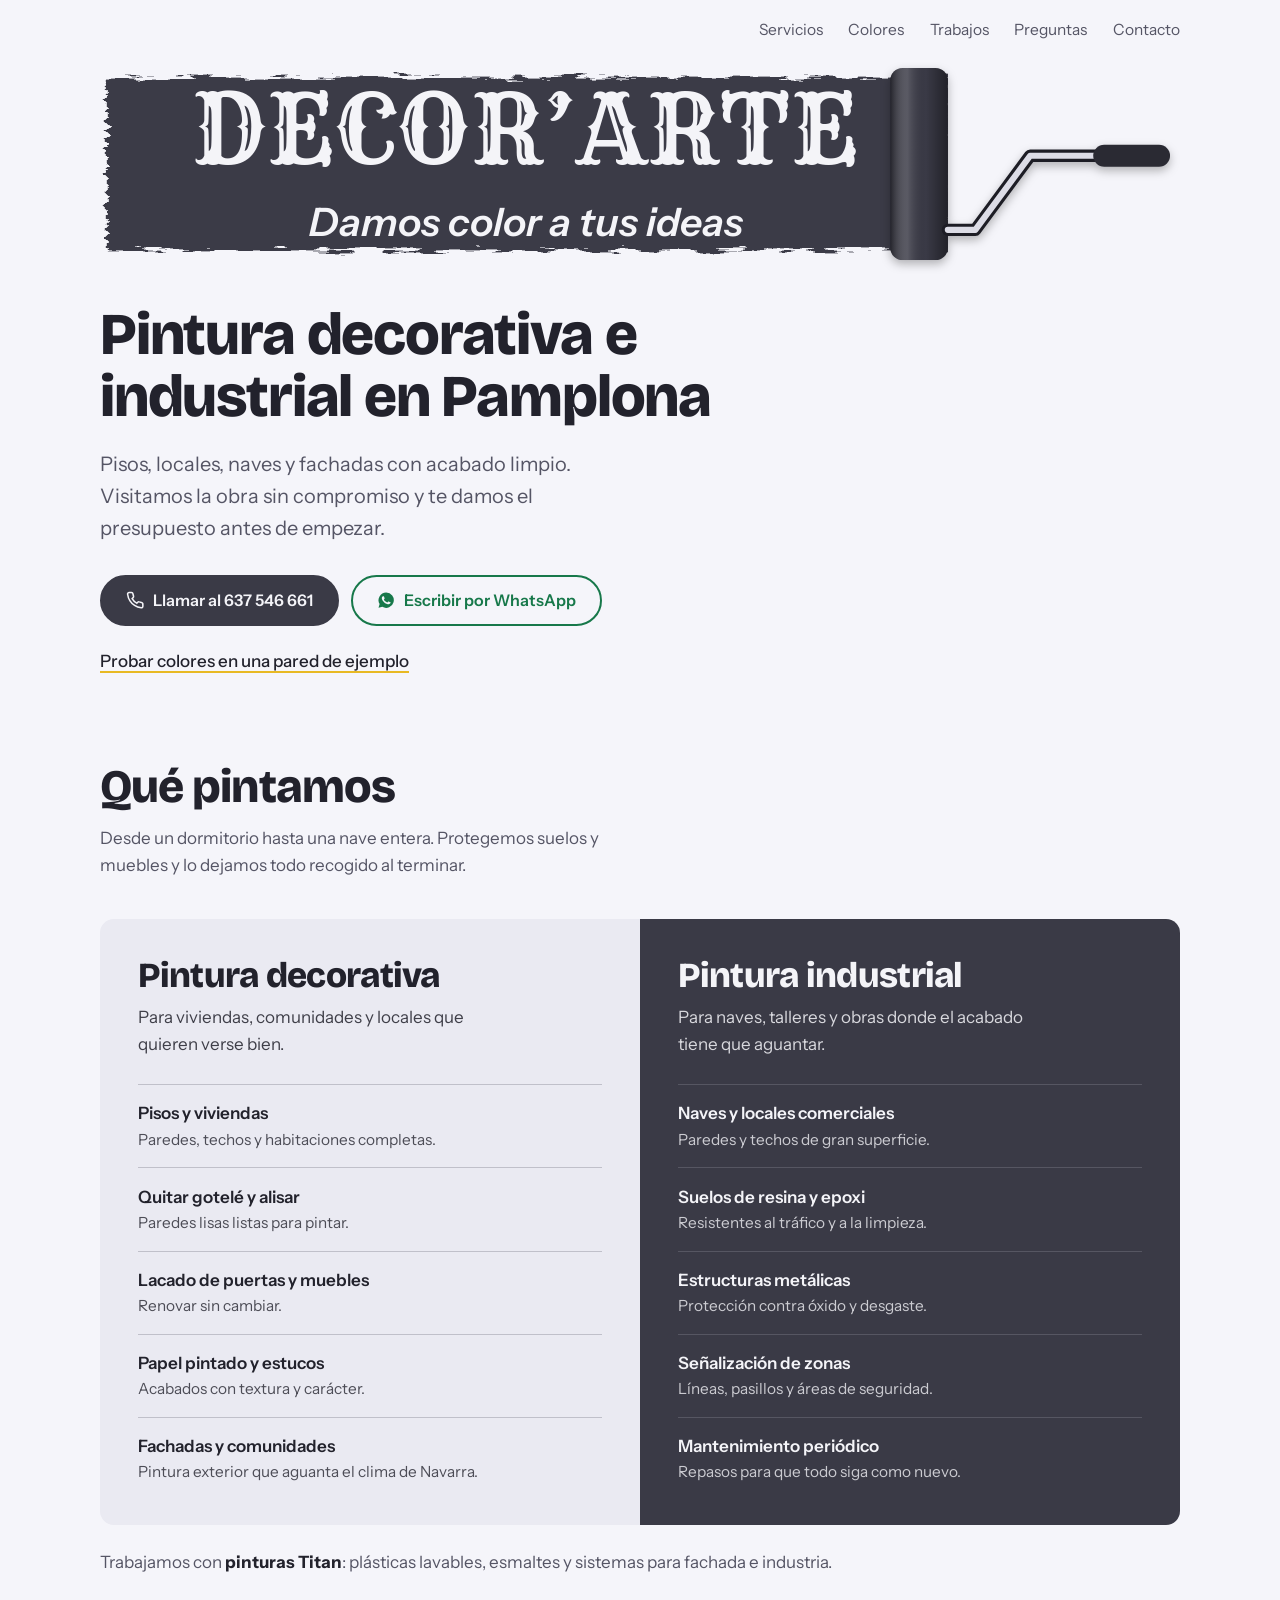
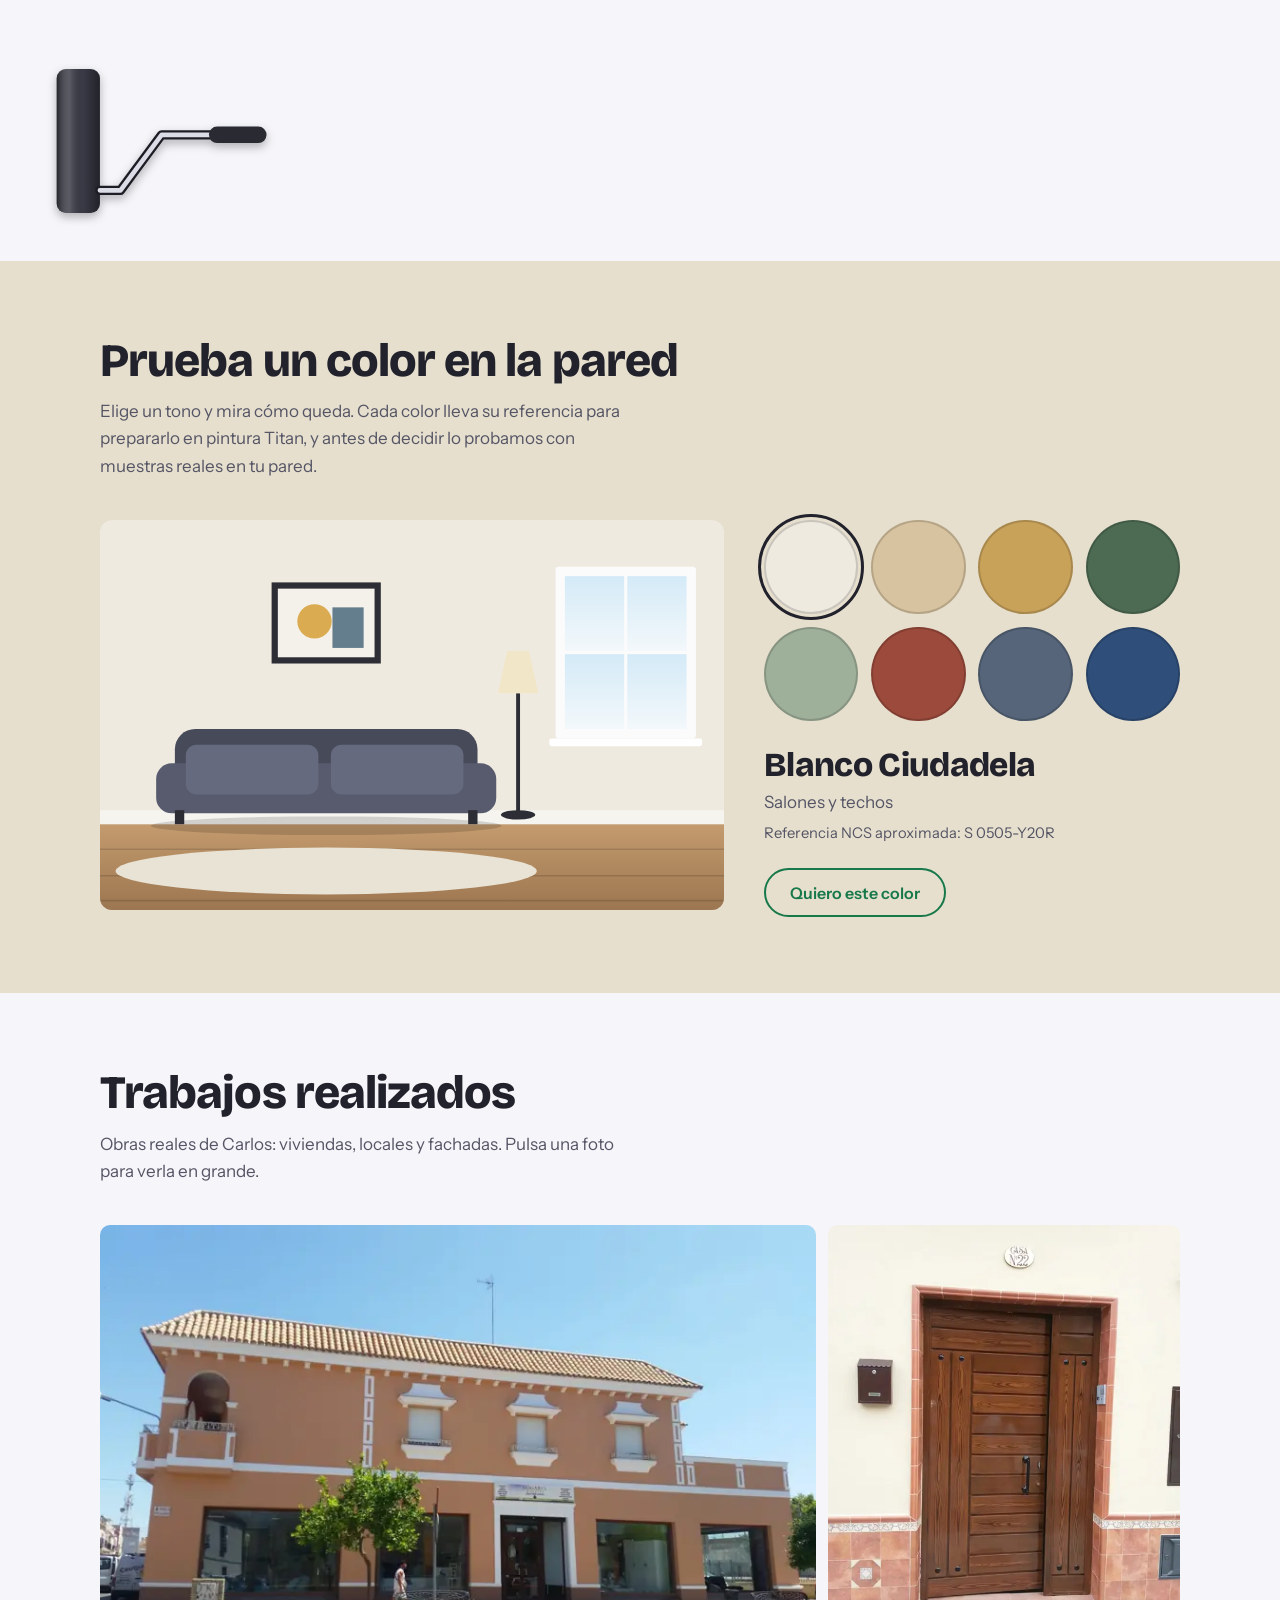
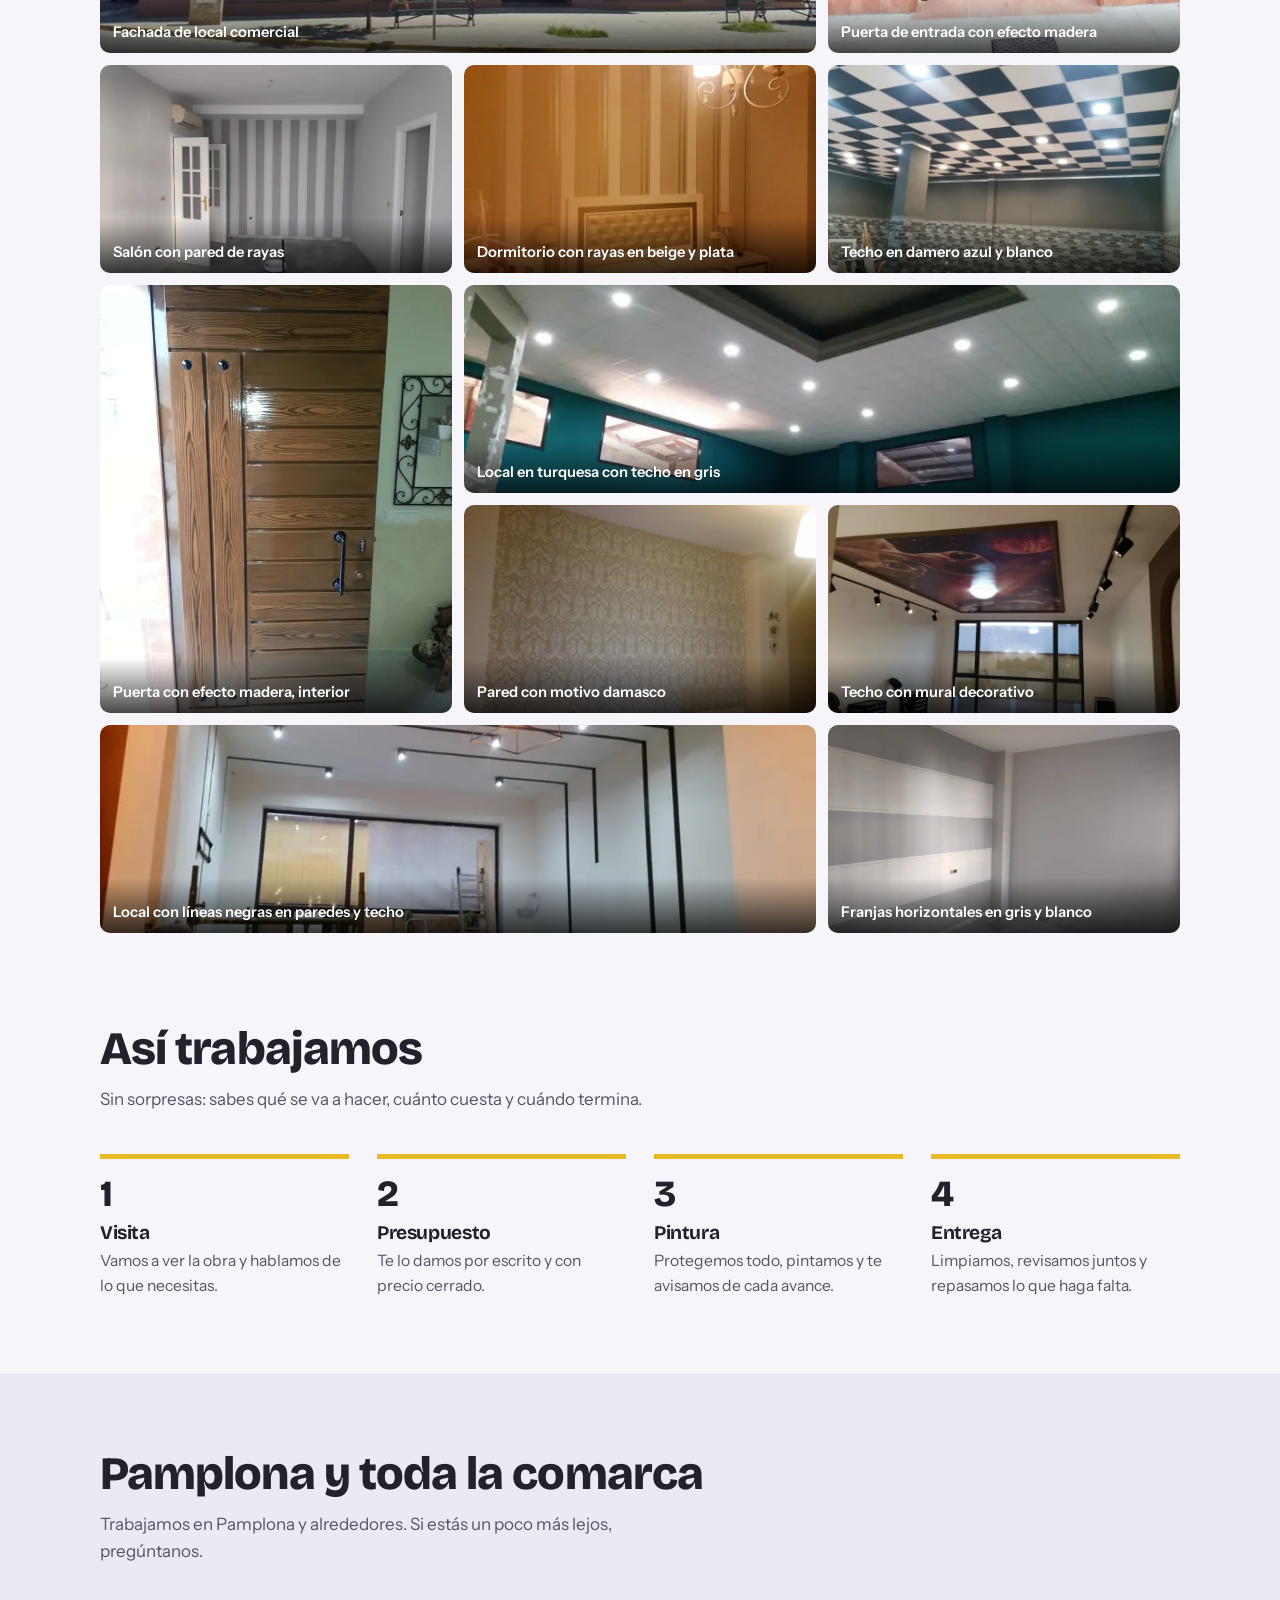
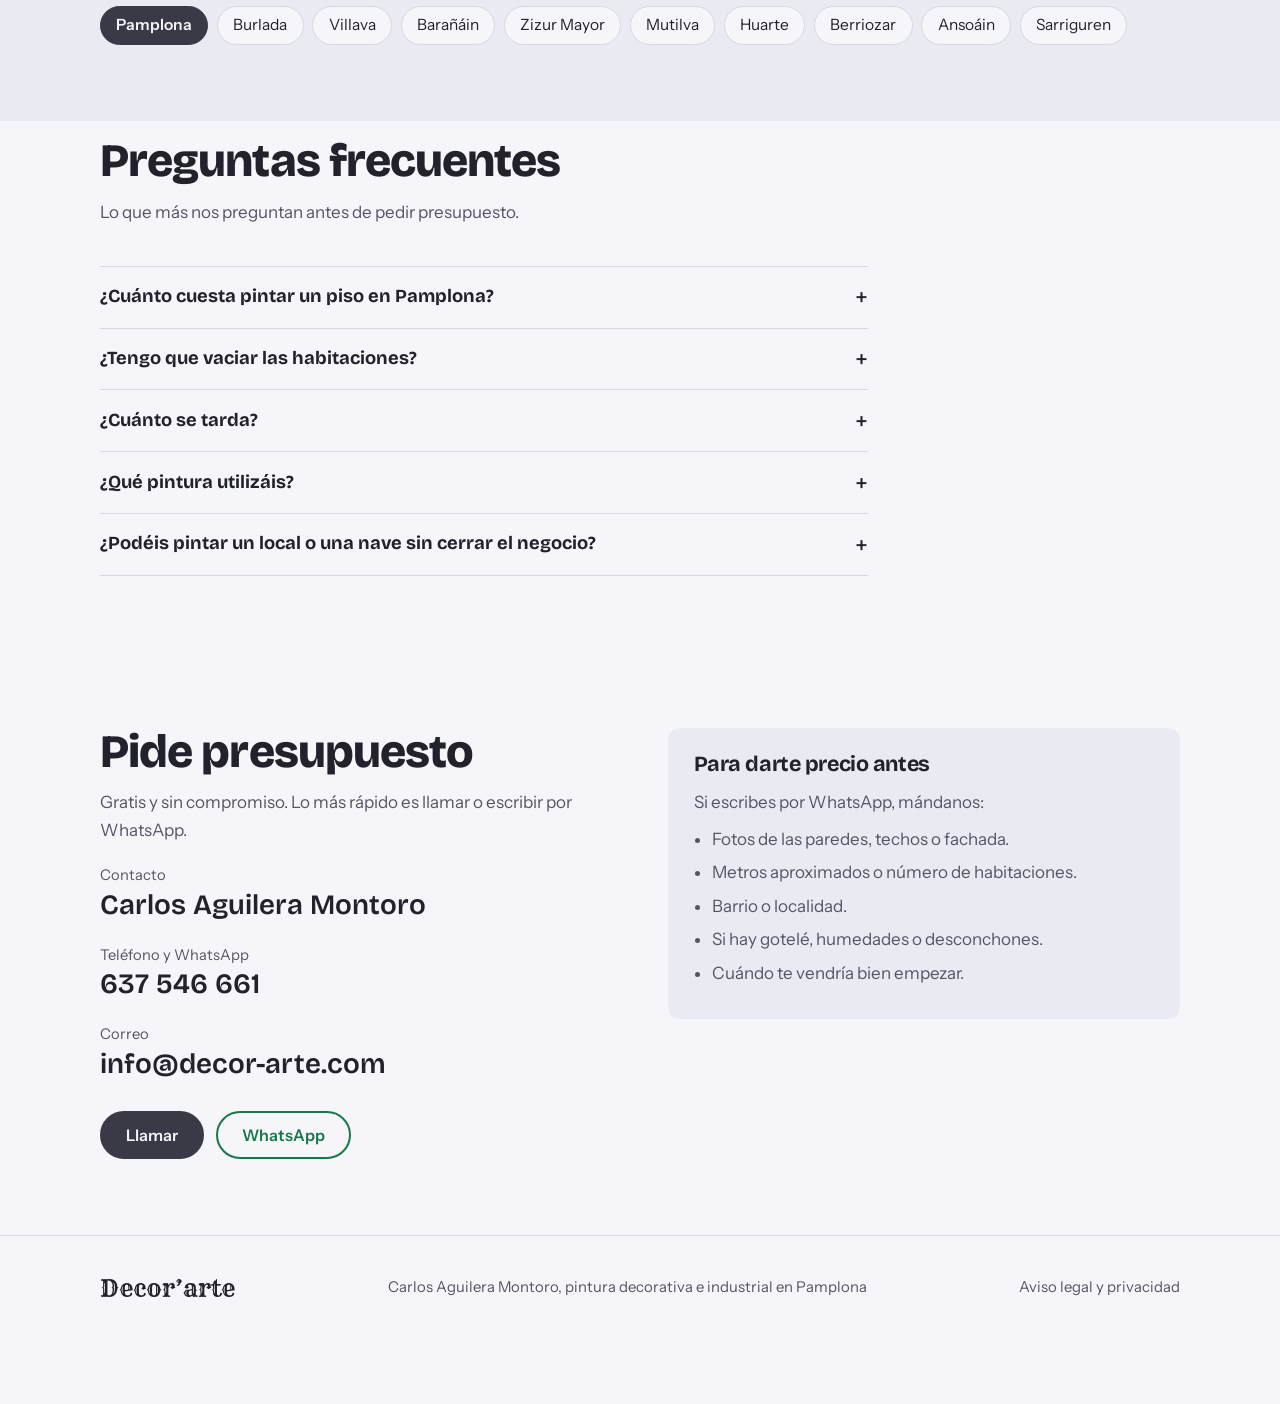
==== index.html @ 83775491 "Nuevo icono: D construida con rodillo y franja de pintura Co-Authored-By: Claude Sonnet 5.5 <noreply" ====
<!DOCTYPE html>
<html lang="es">
<head>
<meta charset="utf-8">
<meta name="viewport" content="width=device-width, initial-scale=1, viewport-fit=cover">
<title>Decor’arte · Pintores en Pamplona · Pintura decorativa e industrial</title>
<meta name="description" content="Pintura decorativa e industrial en Pamplona y comarca. Pisos, locales, naves y fachadas. Llama al 637 546 661 y pide presupuesto sin compromiso.">
<link rel="canonical" href="https://decor-arte.com/">
<meta property="og:url" content="https://decor-arte.com/">
<meta property="og:type" content="website">
<meta property="og:title" content="Decor’arte · Pintura decorativa e industrial en Pamplona">
<meta property="og:description" content="Damos color a tus ideas. Pisos, locales, naves y fachadas en Pamplona y comarca. Presupuesto sin compromiso: 637 546 661.">
<meta property="og:locale" content="es_ES">
<meta property="og:site_name" content="Decor’arte">
<meta property="og:image" content="https://decor-arte.com/og-image.png">
<meta property="og:image:width" content="1200">
<meta property="og:image:height" content="630">
<meta property="og:image:alt" content="Decor’arte, pintura decorativa e industrial en Pamplona. Damos color a tus ideas.">
<meta name="twitter:card" content="summary_large_image">
<link rel="icon" type="image/svg+xml" href="/favicon.svg">
<link rel="icon" href="/favicon.ico" sizes="48x48">
<link rel="icon" type="image/png" sizes="32x32" href="/favicon-32.png">
<link rel="icon" type="image/png" sizes="192x192" href="/icon-192.png">
<link rel="apple-touch-icon" href="/apple-touch-icon.png">
<meta name="theme-color" content="#3a3a46">
<script>document.documentElement.classList.add('js')</script>
<link rel="preconnect" href="https://fonts.googleapis.com">
<link rel="preconnect" href="https://fonts.gstatic.com" crossorigin>
<link href="https://fonts.googleapis.com/css2?family=Bricolage+Grotesque:opsz,wght@12..96,400..800&family=Instrument+Sans:ital,wght@0,400;0,500;0,600;1,600&family=Rye&display=swap" rel="stylesheet">
<script type="application/ld+json">
{
  "@context": "https://schema.org",
  "@type": "HousePainter",
  "name": "Decor’arte",
  "url": "https://decor-arte.com/",
  "image": "https://decor-arte.com/og-image.png",
  "logo": "https://decor-arte.com/icon-512.png",
  "slogan": "Damos color a tus ideas",
  "description": "Trabajos de pintura decorativa e industrial en Pamplona y comarca.",
  "founder": { "@type": "Person", "name": "Carlos Aguilera Montoro" },
  "telephone": "+34637546661",
  "email": "info@decor-arte.com",
  "address": { "@type": "PostalAddress", "addressLocality": "Pamplona", "addressRegion": "Navarra", "addressCountry": "ES" },
  "areaServed": ["Pamplona","Burlada","Villava","Barañáin","Zizur Mayor","Mutilva","Huarte","Berriozar","Ansoáin","Sarriguren"]
}
</script>
<style>
:root{
  --paper:#f5f5fa; --paper-2:#eaeaf2; --sand:#e6dfce;
  --ink:#22222c; --ink-soft:#555565; --line:#d8d8e3;
  --band:#3a3a46; --band-ink:#f4f4f8;
  --green:#17784a; --focus:#2f5fe0; --accent:#e8b923;
  box-sizing:border-box;
  padding-top:env(safe-area-inset-top,0px);
  padding-bottom:env(safe-area-inset-bottom,0px);
  color-scheme:light;
}
@media (prefers-color-scheme: dark){
  :root:not([data-theme="light"]){
    --paper:#16161c; --paper-2:#1f1f27; --sand:#23222a;
    --ink:#ececf2; --ink-soft:#a8a8b8; --line:#33333f;
    --band:#4c4c5e; --band-ink:#f6f6fa;
    --green:#3cc88a; --focus:#ffd24a;
    color-scheme:dark;
  }
}
:root[data-theme="dark"]{
  --paper:#16161c; --paper-2:#1f1f27; --sand:#23222a;
  --ink:#ececf2; --ink-soft:#a8a8b8; --line:#33333f;
  --band:#4c4c5e; --band-ink:#f6f6fa;
  --green:#3cc88a; --focus:#ffd24a;
  color-scheme:dark;
}
html{scroll-padding-top:env(safe-area-inset-top,0px);scroll-behavior:smooth}
*,*::before,*::after{box-sizing:border-box}
body{margin:0;background:var(--paper);color:var(--ink);font:400 1.0625rem/1.6 "Instrument Sans",system-ui,-apple-system,"Segoe UI",sans-serif;-webkit-font-smoothing:antialiased}
h1,h2,h3{font-family:"Bricolage Grotesque","Instrument Sans",system-ui,sans-serif;margin:0;line-height:1.05;letter-spacing:-.02em}
p{margin:0}
a{color:inherit}
:focus-visible{outline:3px solid var(--focus);outline-offset:3px;border-radius:4px}
.wrap{max-width:70rem;margin:0 auto;padding-inline:1.25rem}
.vh{position:absolute;width:1px;height:1px;overflow:hidden;clip:rect(0 0 0 0);white-space:nowrap}

/* Cabecera */
.top{display:flex;align-items:center;justify-content:space-between;gap:1.5rem;padding-block:1.1rem}
.who{font-weight:600}
.top nav{display:flex;gap:1.6rem;font-size:.97rem;margin-left:auto}
.top nav a{text-decoration:none;color:var(--ink-soft)}
.top nav a:hover{color:var(--ink)}
.tel{font-weight:600;text-decoration:none;border-bottom:2px solid var(--accent)}
@media (max-width:760px){header{display:none}.hero{padding-top:1.5rem}}
.minibar{position:fixed;top:0;left:0;right:0;z-index:30;padding-top:env(safe-area-inset-top,0px);background:var(--paper);border-bottom:1px solid var(--line);transform:translateY(-105%);transition:transform .3s ease}
.minibar.on{transform:none}
.minibar .wrap{display:flex;align-items:center;justify-content:space-between;gap:1rem;padding-block:.55rem}
.mini-mark{font:400 1.35rem/1 "Rye","Rockwell",Georgia,serif;text-decoration:none}
.btn.sm{padding:.55rem 1.1rem;font-size:.95rem}
@media (min-width:761px){html{scroll-padding-top:calc(env(safe-area-inset-top,0px) + 4.5rem)}}
@media (max-width:760px){.minibar{display:none}}
@media (prefers-reduced-motion: reduce){.minibar{transition:none}}

/* Botones */
.btn{display:inline-flex;align-items:center;gap:.55rem;padding:.9rem 1.5rem;border-radius:999px;font:600 1rem/1 "Instrument Sans",system-ui,sans-serif;text-decoration:none;border:2px solid var(--band);cursor:pointer;background:transparent;color:var(--ink)}
.btn.primary{background:var(--band);color:var(--band-ink)}
.btn.wa{border-color:var(--green);color:var(--green)}
.btn svg{width:1.15em;height:1.15em;flex:none}
.ctas{display:flex;flex-wrap:wrap;gap:.75rem}

/* Rodillo reutilizable: el borde derecho del cabezal marca hasta dónde llega la pintura */
.roller{position:absolute;top:0;height:var(--rh,100%);aspect-ratio:210/140;left:calc(var(--r) * 100%);transform:translateX(-21%);pointer-events:none;z-index:3;filter:drop-shadow(0 4px 5px rgba(0,0,0,.28))}
.roller svg{display:block;width:100%;height:100%}
.stage{--r:1;--p:1;--paint:var(--band);position:relative;height:var(--h)}
.js .hero-stage,.js .scroll-stage{--r:0;--p:0}
.band{position:absolute;inset:0;container-type:inline-size;clip-path:inset(0 calc((1 - var(--p)) * 100%) 0 0)}
.band-bg{position:absolute;inset:0;width:100%;height:100%;color:var(--band)}

/* Hero */
.hero{padding:.5rem 0 4.5rem}
.hero-stage{--h:clamp(5.5rem,12vw + 3rem,12rem);margin-right:calc(var(--h) * 1.19)}
.mark{position:absolute;inset:0;display:grid;place-content:center;text-align:center;color:var(--band-ink);padding-inline:4cqw}
.mark b{display:block;font:400 11.2cqw/1 "Rye","Rockwell",Georgia,serif;letter-spacing:.01em}
.mark i{display:block;margin-top:.55em;font:italic 600 4.6cqw/1.2 "Instrument Sans",system-ui,sans-serif}
.hero-copy{margin-top:2.75rem;max-width:44rem}
.js .hero-copy{opacity:0;transition:opacity .7s ease}
.js .hero-copy.in{opacity:1}
.hero h1{font-size:clamp(2.1rem,5.4vw,3.7rem);font-weight:800;max-width:17ch}
.hero .lead{font-size:clamp(1.05rem,2vw,1.25rem);color:var(--ink-soft);max-width:38ch;margin:1.25rem 0 1.9rem}
.textlink{display:inline-block;margin-top:1.4rem;font-weight:500;text-decoration:underline;text-decoration-thickness:2px;text-underline-offset:4px;text-decoration-color:var(--accent)}

/* Secciones */
section{padding:4.75rem 0}
section h2{font-size:clamp(1.9rem,4.2vw,2.9rem);font-weight:800;margin-bottom:.8rem}
.intro{color:var(--ink-soft);max-width:50ch;margin-bottom:2.5rem}

/* Servicios */
.duo{display:grid;grid-template-columns:1fr 1fr;border-radius:14px;overflow:hidden}
.panel{padding:2.4rem clamp(1.25rem,3vw,2.6rem) 1.6rem}
.panel.deco{background:var(--paper-2)}
.panel.indus{background:var(--band);color:var(--band-ink)}
.panel h3{font-size:clamp(1.7rem,3vw,2.2rem);font-weight:800}
.panel>p{margin:.6rem 0 1.6rem;max-width:34ch;opacity:.85}
.panel ul{list-style:none;margin:0;padding:0}
.panel li{padding:.95rem 0;border-top:1px solid rgba(128,128,140,.4);font-weight:600}
.panel li span{display:block;font-weight:400;opacity:.78;font-size:.96rem}
@media (max-width:760px){.duo{grid-template-columns:1fr}}

/* Banda que se pinta al hacer scroll */
.bandsec{padding:1rem 0 3rem}
.scroll-stage{--h:clamp(5rem,9vw + 2rem,9rem);margin-right:calc(var(--h) * 1.19)}
.big{position:absolute;inset:0;display:grid;place-items:center;text-align:center;padding-inline:5cqw;color:var(--band-ink);font:800 clamp(1.4rem,6.4cqw,3.6rem)/1.05 "Bricolage Grotesque",system-ui,sans-serif;letter-spacing:-.02em;text-wrap:balance}

/* Probador de color */
.tester{background:var(--sand)}
.lab{display:grid;grid-template-columns:minmax(0,1.5fr) minmax(0,1fr);gap:2.5rem;align-items:start}
.room{--r:-.7;--p:0;--paint:#efeae0;--rh:78%;position:relative;aspect-ratio:8/5;overflow:hidden;border-radius:12px;background:#d9d3c6}
.wall-old,.wall-new{position:absolute;left:0;right:0;top:0;height:78%}
.wall-old{background:#efeae0}
.wall-new{background:#efeae0;clip-path:inset(0 calc((1 - var(--p)) * 100%) 0 0)}
.fixtures{position:absolute;inset:0;width:100%;height:100%}
.swatches{display:grid;grid-template-columns:repeat(4,1fr);gap:.8rem;border:0;padding:0;margin:0 0 1.6rem}
.sw{position:relative;display:block}
.sw input{position:absolute;inset:0;width:100%;height:100%;margin:0;opacity:0;cursor:pointer}
.sw span{display:block;aspect-ratio:1;border-radius:50%;background:var(--c);border:2px solid rgba(0,0,0,.16)}
.sw input:checked + span{outline:3px solid var(--ink);outline-offset:3px}
.sw input:focus-visible + span{outline:3px solid var(--focus);outline-offset:3px}
.cname{font:800 clamp(1.6rem,3vw,2.1rem)/1.1 "Bricolage Grotesque",system-ui,sans-serif;letter-spacing:-.02em}
.cuse{color:var(--ink-soft);margin:.3rem 0 1.4rem}
@media (max-width:860px){.lab{grid-template-columns:1fr;gap:1.75rem}}

/* Trabajos */
.gallery{display:grid;grid-template-columns:repeat(3,minmax(0,1fr));grid-auto-rows:13rem;grid-auto-flow:dense;gap:.75rem;margin:0;padding:0;list-style:none}
.gallery li{position:relative;margin:0;border-radius:10px;overflow:hidden;background:var(--paper-2)}
.gallery .wide{grid-column:span 2}
.gallery .tall{grid-row:span 2}
.gallery a{display:block;height:100%;color:#fff;text-decoration:none}
.gallery img{display:block;width:100%;height:100%;object-fit:cover;transition:transform .4s ease}
.gallery a:hover img{transform:scale(1.04)}
.gallery span{position:absolute;left:0;right:0;bottom:0;padding:1.6rem .8rem .65rem;font-size:.92rem;font-weight:600;line-height:1.3;background:linear-gradient(transparent,rgba(0,0,0,.72))}
@media (max-width:860px){.gallery{grid-template-columns:repeat(2,minmax(0,1fr));grid-auto-rows:11rem}}
@media (max-width:480px){.gallery{grid-auto-rows:8.5rem}.gallery span{font-size:.8rem;padding:1.2rem .55rem .5rem}}
@media (prefers-reduced-motion: reduce){.gallery img{transition:none}}
.lightbox{border:0;padding:0;background:transparent;max-width:min(96vw,1600px);max-height:96vh;color:#fff}
.lightbox::backdrop{background:rgba(10,10,14,.9)}
.lightbox img{display:block;max-width:100%;max-height:calc(96vh - 4rem);margin:0 auto;border-radius:6px}
.lightbox p{text-align:center;margin-top:.7rem;font-weight:600}
.lb-btn{position:fixed;top:50%;transform:translateY(-50%);width:3rem;height:3rem;border-radius:50%;border:0;background:rgba(255,255,255,.16);color:#fff;font-size:1.6rem;line-height:1;cursor:pointer}
.lb-prev{left:.75rem}.lb-next{right:.75rem}
.lb-close{top:1rem;right:.75rem;transform:none}

/* Proceso */
.steps{list-style:none;margin:0;padding:0;display:grid;grid-template-columns:repeat(4,1fr);gap:1.75rem;counter-reset:s}
.steps li{counter-increment:s;padding-top:1.1rem;border-top:5px solid var(--accent)}
.steps li::before{content:counter(s);display:block;font:800 2.3rem/1 "Bricolage Grotesque",system-ui,sans-serif;margin-bottom:.6rem}
.steps h3{font-size:1.2rem;font-weight:700;margin-bottom:.3rem}
.steps p{color:var(--ink-soft);font-size:.98rem}
@media (max-width:860px){.steps{grid-template-columns:repeat(2,1fr)}}
@media (max-width:480px){.steps{grid-template-columns:1fr}}

/* Zona */
.zona{background:var(--paper-2)}
.towns{display:flex;flex-wrap:wrap;gap:.55rem;margin:0;padding:0;list-style:none}
.towns li{border:1.5px solid var(--line);background:var(--paper);border-radius:999px;padding:.4rem .95rem;font-size:.97rem}
.towns li.main{background:var(--band);color:var(--band-ink);border-color:var(--band);font-weight:600}

/* Contacto */
.contact{display:grid;grid-template-columns:1fr 1fr;gap:3.5rem;align-items:start}
.contact dl{margin:0}
.contact dt{color:var(--ink-soft);font-size:.92rem;margin-top:1.3rem}
.contact dd{margin:0;font:600 clamp(1.3rem,2.6vw,1.75rem)/1.25 "Bricolage Grotesque",system-ui,sans-serif;overflow-wrap:anywhere}
.contact dd a{text-decoration:none}
.contact .ctas{margin-top:1.8rem}
form{display:grid;gap:1rem;background:var(--paper-2);padding:1.6rem;border-radius:12px}
label.f{display:grid;gap:.35rem;font-size:.93rem;font-weight:500}
input.t,select,textarea{font:inherit;color:var(--ink);background:var(--paper);border:1.5px solid var(--line);border-radius:8px;padding:.7rem .8rem;width:100%}
textarea{min-height:7rem;resize:vertical}
form .btn{justify-self:start}
@media (max-width:860px){.contact{grid-template-columns:1fr;gap:2.5rem}}

.titan{margin-top:1.5rem;color:var(--ink-soft)}
.titan b{color:var(--ink)}
.ncs{font-size:.92rem;color:var(--ink-soft);margin:-1rem 0 1.4rem}
.faq{max-width:48rem}
.faq details{border-top:1px solid var(--line);padding:1.1rem 0}
.faq details:last-of-type{border-bottom:1px solid var(--line)}
.faq summary{cursor:pointer;list-style:none;display:flex;justify-content:space-between;align-items:center;gap:1rem;font:700 1.15rem/1.3 "Bricolage Grotesque",system-ui,sans-serif}
.faq summary::-webkit-details-marker{display:none}
.faq summary::after{content:"+";flex:none;font-weight:400;font-size:1.6rem;line-height:1;transition:transform .2s}
.faq details[open] summary::after{transform:rotate(45deg)}
.faq details p{color:var(--ink-soft);margin-top:.6rem;max-width:60ch}
.tips{background:var(--paper-2);padding:1.6rem;border-radius:12px}
.tips h3{font-size:1.35rem;font-weight:700;margin-bottom:.8rem}
.tips ul{margin:0;padding-left:1.15rem;color:var(--ink-soft)}
.tips li{margin:.4rem 0}
footer{border-top:1px solid var(--line);padding:2.5rem 0 6.5rem;color:var(--ink-soft);font-size:.93rem}
footer .wrap{display:flex;flex-wrap:wrap;justify-content:space-between;align-items:center;gap:1rem}
.foot-mark{font:400 1.5rem/1 "Rye","Rockwell",Georgia,serif;color:var(--ink)}

/* Barra de contacto en móvil */
.callbar{display:none}
@media (max-width:760px){
  .callbar{display:grid;grid-template-columns:1fr 1fr;gap:.6rem;position:fixed;left:0;right:0;bottom:0;z-index:20;padding:.7rem 1rem;padding-bottom:calc(.7rem + env(safe-area-inset-bottom,0px));background:var(--paper);border-top:1px solid var(--line)}
  .callbar .btn{justify-content:center;padding:.85rem}
  .callbar .btn.wa{background:var(--green);border-color:var(--green);color:#fff}
}
@media (prefers-reduced-motion: reduce){html{scroll-behavior:auto}.js .hero-copy{transition:none}}
</style>
</head>
<body>

<!-- Símbolo del rodillo (inspirado en el logo de la tarjeta) -->
<svg width="0" height="0" style="position:absolute" aria-hidden="true" focusable="false">
  <defs>
    <linearGradient id="rshade" x1="0" y1="0" x2="1" y2="0">
      <stop offset="0" stop-color="#000" stop-opacity=".38"/>
      <stop offset=".3" stop-color="#fff" stop-opacity=".16"/>
      <stop offset=".62" stop-color="#000" stop-opacity="0"/>
      <stop offset="1" stop-color="#000" stop-opacity=".42"/>
    </linearGradient>
    <symbol id="roller" viewBox="0 0 210 140">
      <rect x="2" y="0" width="42" height="140" rx="9" style="fill:var(--paint,#3a3a46)"/>
      <rect x="2" y="0" width="42" height="140" rx="9" fill="url(#rshade)"/>
      <path d="M44 118 H64 L104 64 H156" fill="none" stroke="#1d1d25" stroke-width="9" stroke-linecap="round" stroke-linejoin="round"/>
      <path d="M44 118 H64 L104 64 H156" fill="none" stroke="#dcdce6" stroke-width="4.5" stroke-linecap="round" stroke-linejoin="round"/>
      <rect x="150" y="56" width="56" height="16" rx="8" fill="#2a2a33"/>
    </symbol>
    <filter id="rough" x="-3%" y="-12%" width="106%" height="124%">
      <feTurbulence type="fractalNoise" baseFrequency="0.03 0.22" numOctaves="3" seed="7" result="n"/>
      <feDisplacementMap in="SourceGraphic" in2="n" scale="18" xChannelSelector="R" yChannelSelector="G"/>
    </filter>
  </defs>
</svg>

<header>
  <div class="wrap top">
    <nav aria-label="Secciones">
      <a href="#servicios">Servicios</a>
      <a href="#colores">Colores</a>
      <a href="#trabajos">Trabajos</a>
      <a href="#preguntas">Preguntas</a>
      <a href="#contacto">Contacto</a>
    </nav>
  </div>
</header>

<div class="minibar" id="minibar" inert>
  <div class="wrap">
    <a class="mini-mark" href="#">Decor’arte</a>
    <div class="ctas">
      <a class="btn primary sm" href="tel:+34637546661">Llamar</a>
      <a class="btn wa sm" href="https://wa.me/34637546661?text=Hola%20Carlos%2C%20querr%C3%ADa%20pedir%20un%20presupuesto%20de%20pintura.">WhatsApp</a>
    </div>
  </div>
</div>

<main>
<div class="hero">
  <div class="wrap">
    <div class="stage hero-stage">
      <div class="band">
        <svg class="band-bg" viewBox="0 0 1000 200" preserveAspectRatio="none" aria-hidden="true">
          <rect x="8" y="10" width="990" height="180" fill="currentColor" filter="url(#rough)"/>
        </svg>
        <div class="mark" role="img" aria-label="Decor’arte. Damos color a tus ideas">
          <b>DECOR’ARTE</b>
          <i>Damos color a tus ideas</i>
        </div>
      </div>
      <div class="roller" aria-hidden="true"><svg viewBox="0 0 210 140"><use href="#roller"/></svg></div>
    </div>

    <div class="hero-copy">
      <h1>Pintura decorativa e industrial en Pamplona</h1>
      <p class="lead">Pisos, locales, naves y fachadas con acabado limpio. Visitamos la obra sin compromiso y te damos el presupuesto antes de empezar.</p>
      <div class="ctas">
        <a class="btn primary" href="tel:+34637546661">
          <svg viewBox="0 0 24 24" fill="none" stroke="currentColor" stroke-width="2" aria-hidden="true"><path d="M22 16.9v3a2 2 0 0 1-2.2 2 19.8 19.8 0 0 1-8.6-3.1 19.5 19.5 0 0 1-6-6A19.8 19.8 0 0 1 2.1 4.2 2 2 0 0 1 4.1 2h3a2 2 0 0 1 2 1.7c.1 1 .4 1.9.7 2.8a2 2 0 0 1-.5 2.1L8 9.9a16 16 0 0 0 6 6l1.3-1.3a2 2 0 0 1 2.1-.4c.9.3 1.8.6 2.8.7a2 2 0 0 1 1.7 2z"/></svg>
          Llamar al 637 546 661
        </a>
        <a class="btn wa" href="https://wa.me/34637546661?text=Hola%20Carlos%2C%20querr%C3%ADa%20pedir%20un%20presupuesto%20de%20pintura.">
          <svg viewBox="0 0 24 24" fill="currentColor" aria-hidden="true"><path d="M12 2a10 10 0 0 0-8.6 15.1L2 22l5-1.3A10 10 0 1 0 12 2zm5.2 14.1c-.2.6-1.3 1.2-1.8 1.2-.5.1-1 .1-3.3-.8-2.8-1.1-4.6-4-4.7-4.2-.1-.2-1.1-1.5-1.1-2.9s.7-2 1-2.3c.2-.3.5-.3.7-.3h.5c.2 0 .4 0 .6.5l.8 2c.1.2.1.4 0 .5l-.3.5-.4.4c-.1.1-.3.3-.1.6.2.3.8 1.3 1.7 2.1 1.2 1 2.1 1.3 2.4 1.5.3.1.5.1.6-.1l.9-1c.2-.3.4-.2.6-.1l1.9.9c.3.1.5.2.5.3.1.2.1.7-.1 1.2z"/></svg>
          Escribir por WhatsApp
        </a>
      </div>
      <a class="textlink" href="#colores">Probar colores en una pared de ejemplo</a>
    </div>
  </div>
</div>

<section id="servicios" style="padding-top:1rem">
  <div class="wrap">
    <h2>Qué pintamos</h2>
    <p class="intro">Desde un dormitorio hasta una nave entera. Protegemos suelos y muebles y lo dejamos todo recogido al terminar.</p>
    <div class="duo">
      <div class="panel deco">
        <h3>Pintura decorativa</h3>
        <p>Para viviendas, comunidades y locales que quieren verse bien.</p>
        <ul>
          <li>Pisos y viviendas<span>Paredes, techos y habitaciones completas.</span></li>
          <li>Quitar gotelé y alisar<span>Paredes lisas listas para pintar.</span></li>
          <li>Lacado de puertas y muebles<span>Renovar sin cambiar.</span></li>
          <li>Papel pintado y estucos<span>Acabados con textura y carácter.</span></li>
          <li>Fachadas y comunidades<span>Pintura exterior que aguanta el clima de Navarra.</span></li>
        </ul>
      </div>
      <div class="panel indus">
        <h3>Pintura industrial</h3>
        <p>Para naves, talleres y obras donde el acabado tiene que aguantar.</p>
        <ul>
          <li>Naves y locales comerciales<span>Paredes y techos de gran superficie.</span></li>
          <li>Suelos de resina y epoxi<span>Resistentes al tráfico y a la limpieza.</span></li>
          <li>Estructuras metálicas<span>Protección contra óxido y desgaste.</span></li>
          <li>Señalización de zonas<span>Líneas, pasillos y áreas de seguridad.</span></li>
          <li>Mantenimiento periódico<span>Repasos para que todo siga como nuevo.</span></li>
        </ul>
      </div>
    </div>
    <p class="titan">Trabajamos con <b>pinturas Titan</b>: plásticas lavables, esmaltes y sistemas para fachada e industria.</p>
  </div>
</section>

<div class="bandsec">
  <div class="wrap">
    <div class="stage scroll-stage">
      <div class="band">
        <svg class="band-bg" viewBox="0 0 1000 200" preserveAspectRatio="none" aria-hidden="true">
          <rect x="8" y="10" width="990" height="180" fill="currentColor" filter="url(#rough)"/>
        </svg>
        <div class="big">Damos color a tus ideas</div>
      </div>
      <div class="roller" aria-hidden="true"><svg viewBox="0 0 210 140"><use href="#roller"/></svg></div>
    </div>
  </div>
</div>

<section id="colores" class="tester">
  <div class="wrap">
    <h2>Prueba un color en la pared</h2>
    <p class="intro">Elige un tono y mira cómo queda. Cada color lleva su referencia para prepararlo en pintura Titan, y antes de decidir lo probamos con muestras reales en tu pared.</p>
    <div class="lab">
      <div class="room" id="room" role="img" aria-label="Salón de ejemplo con la pared en el color elegido">
        <div class="wall-old" id="wallOld"></div>
        <div class="wall-new" id="wallNew"></div>
        <svg class="fixtures" viewBox="0 0 800 500" aria-hidden="true">
          <defs>
            <linearGradient id="fl" x1="0" y1="0" x2="0" y2="1"><stop offset="0" stop-color="#c49b6e"/><stop offset="1" stop-color="#9c7650"/></linearGradient>
            <linearGradient id="sky" x1="0" y1="0" x2="0" y2="1"><stop offset="0" stop-color="#d4eaf7"/><stop offset="1" stop-color="#f3f8fb"/></linearGradient>
          </defs>
          <rect y="390" width="800" height="110" fill="url(#fl)"/>
          <path d="M0 422H800M0 456H800M0 488H800" stroke="#00000024" stroke-width="2"/>
          <rect y="372" width="800" height="18" fill="#f6f4ef"/>
          <ellipse cx="290" cy="450" rx="270" ry="30" fill="#e9e3d6"/>
          <rect x="584" y="60" width="180" height="220" rx="4" fill="#fbfbfb"/>
          <rect x="596" y="72" width="76" height="96" fill="url(#sky)"/><rect x="676" y="72" width="76" height="96" fill="url(#sky)"/>
          <rect x="596" y="172" width="76" height="96" fill="url(#sky)"/><rect x="676" y="172" width="76" height="96" fill="url(#sky)"/>
          <rect x="576" y="280" width="196" height="10" rx="3" fill="#fff"/>
          <rect x="220" y="80" width="140" height="104" fill="#2d2d36"/><rect x="228" y="88" width="124" height="88" fill="#f4f1ea"/>
          <circle cx="275" cy="130" r="22" fill="#d9a441" opacity=".9"/><rect x="298" y="112" width="40" height="52" fill="#4c6a7d" opacity=".85"/>
          <path d="M536 222V376" stroke="#2d2d36" stroke-width="5"/>
          <path d="M510 222 L522 168 H550 L562 222Z" fill="#f2e6c9"/>
          <ellipse cx="536" cy="378" rx="22" ry="6" fill="#2d2d36"/>
          <ellipse cx="290" cy="392" rx="225" ry="12" fill="#00000026"/>
          <rect x="96" y="268" width="388" height="92" rx="26" fill="#474a59"/>
          <rect x="72" y="312" width="436" height="64" rx="20" fill="#575b6d"/>
          <rect x="110" y="288" width="170" height="64" rx="14" fill="#666a7e"/><rect x="296" y="288" width="170" height="64" rx="14" fill="#666a7e"/>
          <rect x="96" y="372" width="12" height="18" fill="#2d2d36"/><rect x="472" y="372" width="12" height="18" fill="#2d2d36"/>
        </svg>
        <div class="roller" aria-hidden="true"><svg viewBox="0 0 210 140"><use href="#roller"/></svg></div>
      </div>

      <div>
        <fieldset class="swatches" id="swatches">
          <legend class="vh">Elige un color</legend>
        </fieldset>
        <p class="cname" id="cname" aria-live="polite">Blanco Ciudadela</p>
        <p class="cuse" id="cuse">Salones y techos</p>
        <p class="ncs" id="cncs">Referencia NCS aproximada: S 0505-Y20R</p>
        <a class="btn wa" id="cta" href="https://wa.me/34637546661">Quiero este color</a>
      </div>
    </div>
  </div>
</section>

<section id="trabajos">
  <div class="wrap">
    <h2>Trabajos realizados</h2>
    <p class="intro">Obras reales de Carlos: viviendas, locales y fachadas. Pulsa una foto para verla en grande.</p>
    <ul class="gallery" id="gallery">
      <li class="wide tall"><a href="fotos/fachada-local.webp"><img src="fotos/fachada-local-s.webp" width="800" height="450" loading="lazy" alt="Fachada de un edificio comercial pintada en terracota con molduras y recercados en blanco"><span>Fachada de local comercial</span></a></li>
      <li class="tall"><a href="fotos/puerta-madera-entrada.webp"><img src="fotos/puerta-madera-entrada-s.webp" width="600" height="800" loading="lazy" alt="Puerta de entrada pintada con efecto de veta de madera y acabado brillante"><span>Puerta de entrada con efecto madera</span></a></li>
      <li><a href="fotos/salon-rayas-gris.webp"><img src="fotos/salon-rayas-gris-s.webp" width="800" height="525" loading="lazy" alt="Salón con paredes grises y una pared de rayas verticales en gris y blanco"><span>Salón con pared de rayas</span></a></li>
      <li><a href="fotos/dormitorio-rayas-beige.webp"><img src="fotos/dormitorio-rayas-beige-s.webp" width="800" height="450" loading="lazy" alt="Dormitorio con rayas verticales pintadas en beige, blanco y plata detrás del cabecero"><span>Dormitorio con rayas en beige y plata</span></a></li>
      <li><a href="fotos/techo-damero.webp"><img src="fotos/techo-damero-s.webp" width="800" height="450" loading="lazy" alt="Local con techo de placas en damero azul y blanco y paredes en gris oscuro"><span>Techo en damero azul y blanco</span></a></li>
      <li class="tall"><a href="fotos/puerta-madera-interior.webp"><img src="fotos/puerta-madera-interior-s.webp" width="600" height="800" loading="lazy" alt="Puerta vista desde dentro, pintada con efecto de veta de madera"><span>Puerta con efecto madera, interior</span></a></li>
      <li class="wide"><a href="fotos/local-turquesa.webp"><img src="fotos/local-turquesa-s.webp" width="800" height="450" loading="lazy" alt="Local amplio con paredes turquesa y un cajón de techo en gris"><span>Local en turquesa con techo en gris</span></a></li>
      <li><a href="fotos/pared-damasco.webp"><img src="fotos/pared-damasco-s.webp" width="800" height="450" loading="lazy" alt="Pared de dormitorio con motivo damasco en tonos crema"><span>Pared con motivo damasco</span></a></li>
      <li><a href="fotos/techo-mural.webp"><img src="fotos/techo-mural-s.webp" width="800" height="450" loading="lazy" alt="Techo de un local con un mural espacial enmarcado"><span>Techo con mural decorativo</span></a></li>
      <li class="wide"><a href="fotos/local-lineas-negras.webp"><img src="fotos/local-lineas-negras-s.webp" width="800" height="450" loading="lazy" alt="Local comercial blanco con líneas negras pintadas que recorren paredes y techo"><span>Local con líneas negras en paredes y techo</span></a></li>
      <li><a href="fotos/dormitorio-rayas-horizontales.webp"><img src="fotos/dormitorio-rayas-horizontales-s.webp" width="800" height="525" loading="lazy" alt="Habitación con una pared de franjas horizontales en gris y blanco"><span>Franjas horizontales en gris y blanco</span></a></li>
    </ul>
    <dialog class="lightbox" id="lightbox" aria-label="Foto ampliada">
      <img id="lbImg" alt="">
      <p id="lbCap"></p>
      <button class="lb-btn lb-prev" id="lbPrev" type="button" aria-label="Foto anterior">‹</button>
      <button class="lb-btn lb-next" id="lbNext" type="button" aria-label="Foto siguiente">›</button>
      <button class="lb-btn lb-close" id="lbClose" type="button" aria-label="Cerrar">×</button>
    </dialog>
  </div>
</section>

<section id="como" style="padding-top:1rem">
  <div class="wrap">
    <h2>Así trabajamos</h2>
    <p class="intro">Sin sorpresas: sabes qué se va a hacer, cuánto cuesta y cuándo termina.</p>
    <ol class="steps">
      <li><h3>Visita</h3><p>Vamos a ver la obra y hablamos de lo que necesitas.</p></li>
      <li><h3>Presupuesto</h3><p>Te lo damos por escrito y con precio cerrado.</p></li>
      <li><h3>Pintura</h3><p>Protegemos todo, pintamos y te avisamos de cada avance.</p></li>
      <li><h3>Entrega</h3><p>Limpiamos, revisamos juntos y repasamos lo que haga falta.</p></li>
    </ol>
  </div>
</section>

<section id="zona" class="zona">
  <div class="wrap">
    <h2>Pamplona y toda la comarca</h2>
    <p class="intro">Trabajamos en Pamplona y alrededores. Si estás un poco más lejos, pregúntanos.</p>
    <ul class="towns">
      <li class="main">Pamplona</li><li>Burlada</li><li>Villava</li><li>Barañáin</li><li>Zizur Mayor</li>
      <li>Mutilva</li><li>Huarte</li><li>Berriozar</li><li>Ansoáin</li><li>Sarriguren</li>
    </ul>
  </div>
</section>

<section id="preguntas" style="padding-top:1rem">
  <div class="wrap">
    <h2>Preguntas frecuentes</h2>
    <p class="intro">Lo que más nos preguntan antes de pedir presupuesto.</p>
    <div class="faq">
      <details><summary>¿Cuánto cuesta pintar un piso en Pamplona?</summary><p>Depende de los metros, del estado de las paredes y de si hay que quitar gotelé. Por eso vamos a verlo y te damos un precio cerrado por escrito, sin compromiso.</p></details>
      <details><summary>¿Tengo que vaciar las habitaciones?</summary><p>No. Movemos y cubrimos los muebles, protegemos suelos, enchufes y marcos, y al terminar lo dejamos todo en su sitio.</p></details>
      <details><summary>¿Cuánto se tarda?</summary><p>Depende del tamaño y de la preparación que necesiten las paredes. En el presupuesto te damos fechas concretas de inicio y de entrega.</p></details>
      <details><summary>¿Qué pintura utilizáis?</summary><p>Trabajamos con pinturas Titan, elegidas según el trabajo: plásticas lavables para interiores, esmaltes para puertas y metal, y sistemas específicos para fachadas y suelos industriales.</p></details>
      <details><summary>¿Podéis pintar un local o una nave sin cerrar el negocio?</summary><p>Sí. Nos adaptamos a tus horarios y organizamos el trabajo por zonas para que puedas seguir abierto.</p></details>
    </div>
  </div>
  <script type="application/ld+json">
  {"@context":"https://schema.org","@type":"FAQPage","mainEntity":[
    {"@type":"Question","name":"¿Cuánto cuesta pintar un piso en Pamplona?","acceptedAnswer":{"@type":"Answer","text":"Depende de los metros, del estado de las paredes y de si hay que quitar gotelé. Vamos a verlo y te damos un precio cerrado por escrito, sin compromiso."}},
    {"@type":"Question","name":"¿Tengo que vaciar las habitaciones?","acceptedAnswer":{"@type":"Answer","text":"No. Movemos y cubrimos los muebles, protegemos suelos, enchufes y marcos, y al terminar lo dejamos todo en su sitio."}},
    {"@type":"Question","name":"¿Qué pintura utilizáis?","acceptedAnswer":{"@type":"Answer","text":"Trabajamos con pinturas Titan, elegidas según el trabajo."}}
  ]}
  </script>
</section>

<section id="contacto">
  <div class="wrap contact">
    <div>
      <h2>Pide presupuesto</h2>
      <p class="intro" style="margin-bottom:0">Gratis y sin compromiso. Lo más rápido es llamar o escribir por WhatsApp.</p>
      <dl>
        <dt>Contacto</dt><dd>Carlos Aguilera Montoro</dd>
        <dt>Teléfono y WhatsApp</dt><dd><a href="tel:+34637546661">637 546 661</a></dd>
        <dt>Correo</dt><dd><a href="mailto:info@decor-arte.com">info@decor-arte.com</a></dd>
      </dl>
      <div class="ctas">
        <a class="btn primary" href="tel:+34637546661">Llamar</a>
        <a class="btn wa" href="https://wa.me/34637546661">WhatsApp</a>
      </div>
    </div>
    <div class="tips">
      <h3>Para darte precio antes</h3>
      <p style="color:var(--ink-soft);margin-bottom:.6rem">Si escribes por WhatsApp, mándanos:</p>
      <ul>
        <li>Fotos de las paredes, techos o fachada.</li>
        <li>Metros aproximados o número de habitaciones.</li>
        <li>Barrio o localidad.</li>
        <li>Si hay gotelé, humedades o desconchones.</li>
        <li>Cuándo te vendría bien empezar.</li>
      </ul>
    </div>
  </div>
</section>
</main>

<footer>
  <div class="wrap">
    <span class="foot-mark">Decor’arte</span>
    <span>Carlos Aguilera Montoro, pintura decorativa e industrial en Pamplona</span>
    <span>Aviso legal y privacidad</span>
  </div>
</footer>

<div class="callbar">
  <a class="btn primary" href="tel:+34637546661">Llamar</a>
  <a class="btn wa" href="https://wa.me/34637546661">WhatsApp</a>
</div>

<script>
(function(){
  var reduce = window.matchMedia && matchMedia('(prefers-reduced-motion: reduce)').matches;
  var ease = function(t){ return t < .5 ? 4*t*t*t : 1 - Math.pow(-2*t + 2, 3)/2; };

  function tween(ms, step, done){
    if(reduce){ step(1); if(done) done(); return; }
    var t0 = performance.now();
    function f(now){
      var t = Math.min(1, (now - t0)/ms);
      step(ease(t));
      if(t < 1) requestAnimationFrame(f); else if(done) done();
    }
    requestAnimationFrame(f);
  }
  function setStage(el, r){
    el.style.setProperty('--r', r);
    el.style.setProperty('--p', Math.max(0, Math.min(1, r)));
  }

  /* 1. Hero: el rodillo pinta el logo */
  var hero = document.querySelector('.hero-stage');
  var copy = document.querySelector('.hero-copy');
  setStage(hero, 0);
  var ready = (document.fonts && document.fonts.ready) ? document.fonts.ready : Promise.resolve();
  var started = false;
  function runHero(){
    if(started) return; started = true;
    setTimeout(function(){
      tween(2000, function(v){ setStage(hero, v); if(v > .55) copy.classList.add('in'); }, function(){ copy.classList.add('in'); });
    }, 250);
  }
  ready.then(runHero);
  setTimeout(runHero, 1500);

  /* 2. Banda: el rodillo avanza con el scroll */
  var sb = document.querySelector('.scroll-stage');
  var tick = false;
  function onScroll(){
    var r = sb.getBoundingClientRect(), vh = window.innerHeight;
    var p = reduce ? 1 : (0.92*vh - r.top)/(0.5*vh);
    setStage(sb, Math.max(0, Math.min(1, p)));
  }
  addEventListener('scroll', function(){
    if(tick) return; tick = true;
    requestAnimationFrame(function(){ tick = false; onScroll(); });
  }, {passive:true});
  addEventListener('resize', onScroll);
  onScroll();

  /* Barra compacta con el logo y los botones al pasar la portada (solo escritorio) */
  var mini = document.getElementById('minibar');
  if('IntersectionObserver' in window){
    new IntersectionObserver(function(es){
      var e = es[0], on = !e.isIntersecting && e.boundingClientRect.top < 0;
      mini.classList.toggle('on', on); mini.inert = !on;
    }).observe(hero);
  }

  /* 3. Probador de color */
  var colors = [
    {n:'Blanco Ciudadela', h:'#efeae0', u:'Salones y techos',         c:'S 0505-Y20R'},
    {n:'Arena Bardenas',   h:'#d8c3a0', u:'Pasillos y zonas de paso', c:'S 1515-Y20R'},
    {n:'Ocre Estafeta',    h:'#c9a25a', u:'Fachadas cálidas',         c:'S 2040-Y10R'},
    {n:'Verde Irati',      h:'#4d6b53', u:'Estudios y despachos',     c:'S 6020-G10Y'},
    {n:'Salvia Taconera',  h:'#9fb09a', u:'Dormitorios',              c:'S 3010-G30Y'},
    {n:'Rojo Txupinazo',   h:'#9c4a3c', u:'Paredes de acento',        c:'S 4050-Y80R'},
    {n:'Gris Arga',        h:'#56657a', u:'Puertas y lacados',        c:'S 5010-R90B'},
    {n:'Azul Aralar',      h:'#2f4f7a', u:'Salones con carácter',     c:'S 6030-R80B'}
  ];
  var room = document.getElementById('room');
  var wallOld = document.getElementById('wallOld');
  var wallNew = document.getElementById('wallNew');
  var group = document.getElementById('swatches');
  var cname = document.getElementById('cname');
  var cuse = document.getElementById('cuse');
  var cta = document.getElementById('cta');
  var cncs = document.getElementById('cncs');
  var current = colors[0], shown = colors[0], busy = false, pending = null;

  colors.forEach(function(c, i){
    var l = document.createElement('label');
    l.className = 'sw'; l.title = c.n;
    l.innerHTML = '<input type="radio" name="color" value="'+i+'" aria-label="'+c.n+'"'+(i===0?' checked':'')+'><span style="--c:'+c.h+'"></span>';
    group.appendChild(l);
  });

  function label(c){
    cname.textContent = c.n; cuse.textContent = c.u;
    cncs.textContent = 'Referencia NCS aproximada: ' + c.c;
    cta.href = 'https://wa.me/34637546661?text=' + encodeURIComponent('Hola Carlos, me gustaría pintar de ' + c.n + '. ¿Me puedes hacer un presupuesto?');
  }
  function paintTo(c){
    if(busy){ pending = c; return; }
    if(c.h === shown.h){ return; }
    busy = true;
    room.style.setProperty('--paint', c.h);
    wallNew.style.background = c.h;
    tween(2300, function(v){ setStage(room, -0.7 + v*1.9); }, function(){
      wallOld.style.background = c.h; shown = c;
      setStage(room, -0.7);
      busy = false;
      if(pending){ var n = pending; pending = null; paintTo(n); }
    });
  }
  group.addEventListener('change', function(e){
    var c = colors[+e.target.value];
    current = c; label(c); paintTo(c);
  });
  label(colors[0]);

  /* 4. Galería: ver foto en grande */
  var lb = document.getElementById('lightbox');
  if(lb && lb.showModal){
    var links = [].slice.call(document.querySelectorAll('#gallery a'));
    var lbImg = document.getElementById('lbImg'), lbCap = document.getElementById('lbCap'), idx = 0;
    function show(i){
      idx = (i + links.length) % links.length;
      var a = links[idx];
      lbImg.src = a.getAttribute('href');
      lbImg.alt = a.querySelector('img').alt;
      lbCap.textContent = a.querySelector('span').textContent;
    }
    links.forEach(function(a, i){
      a.addEventListener('click', function(e){ e.preventDefault(); show(i); lb.showModal(); });
    });
    document.getElementById('lbPrev').onclick = function(){ show(idx - 1); };
    document.getElementById('lbNext').onclick = function(){ show(idx + 1); };
    document.getElementById('lbClose').onclick = function(){ lb.close(); };
    lb.addEventListener('click', function(e){ if(e.target === lb) lb.close(); });
    lb.addEventListener('keydown', function(e){
      if(e.key === 'ArrowLeft') show(idx - 1);
      if(e.key === 'ArrowRight') show(idx + 1);
    });
  }

})();
</script>
</body>
</html>
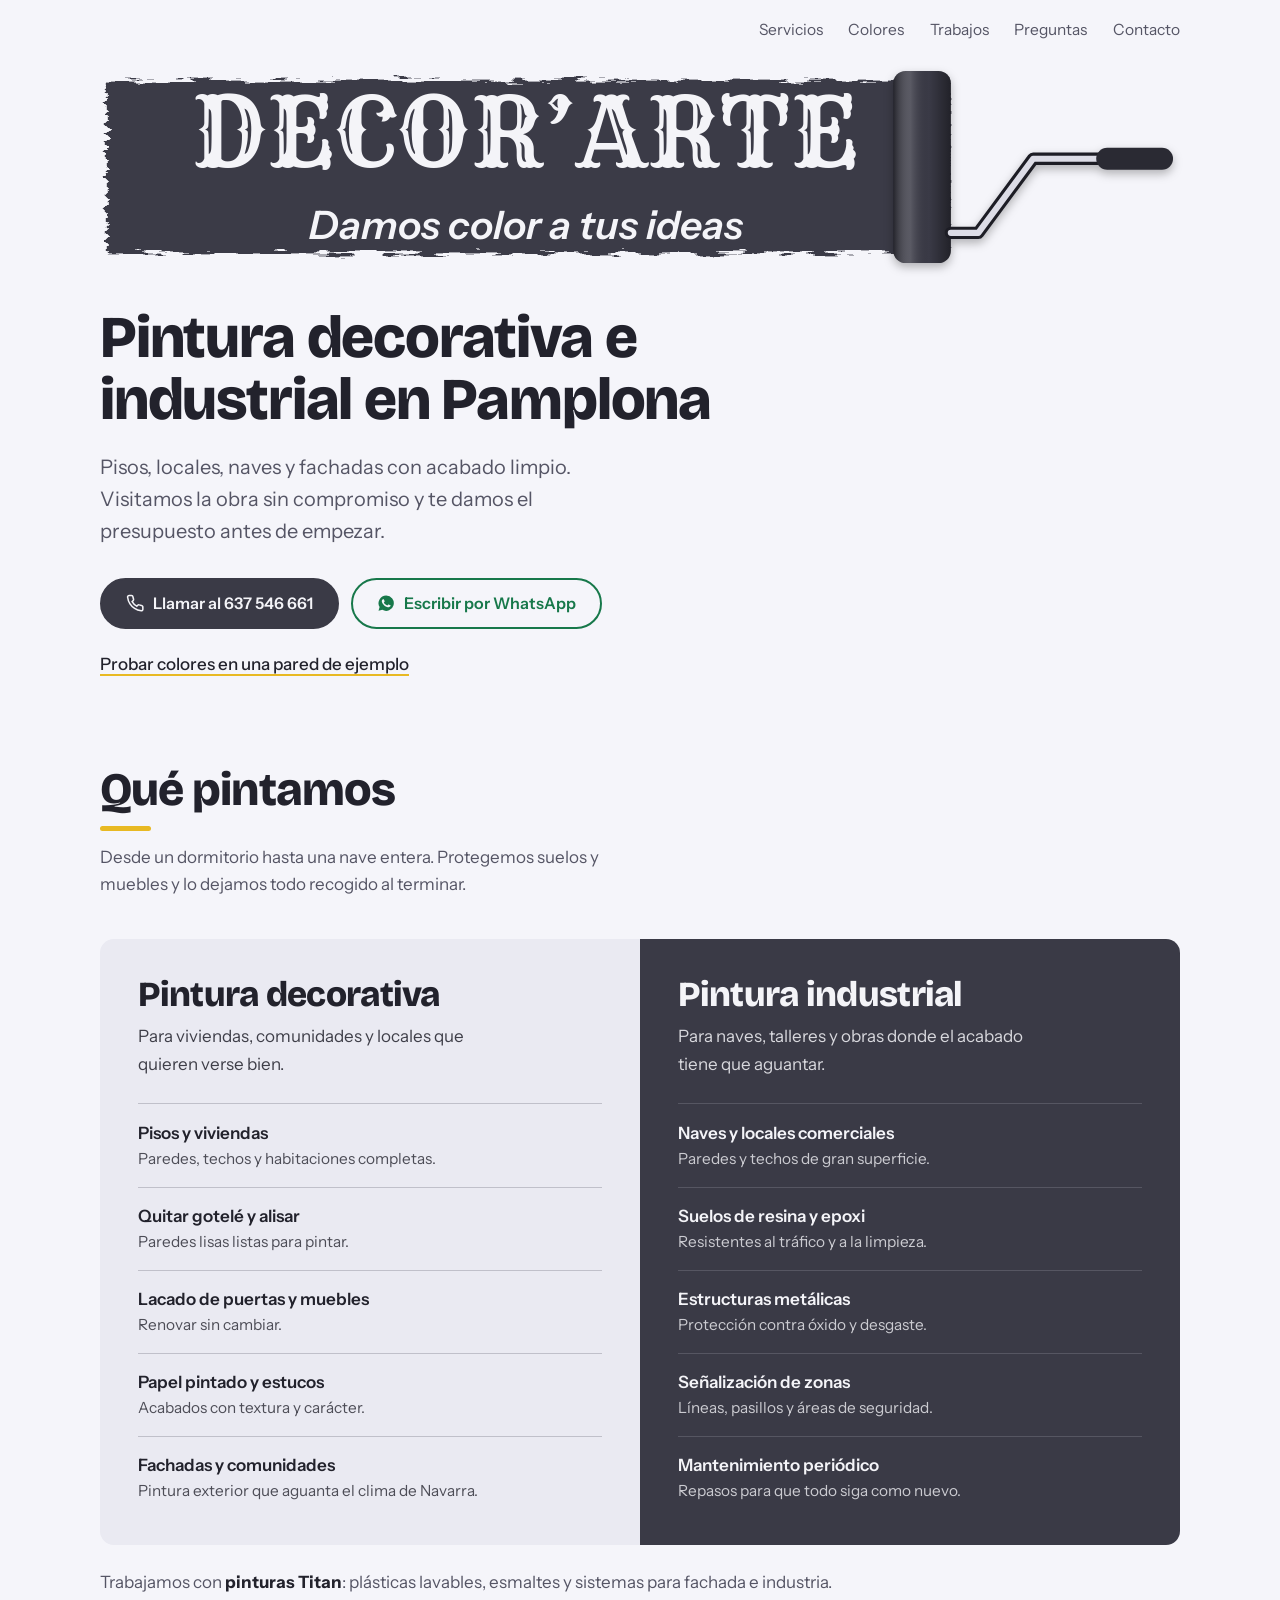
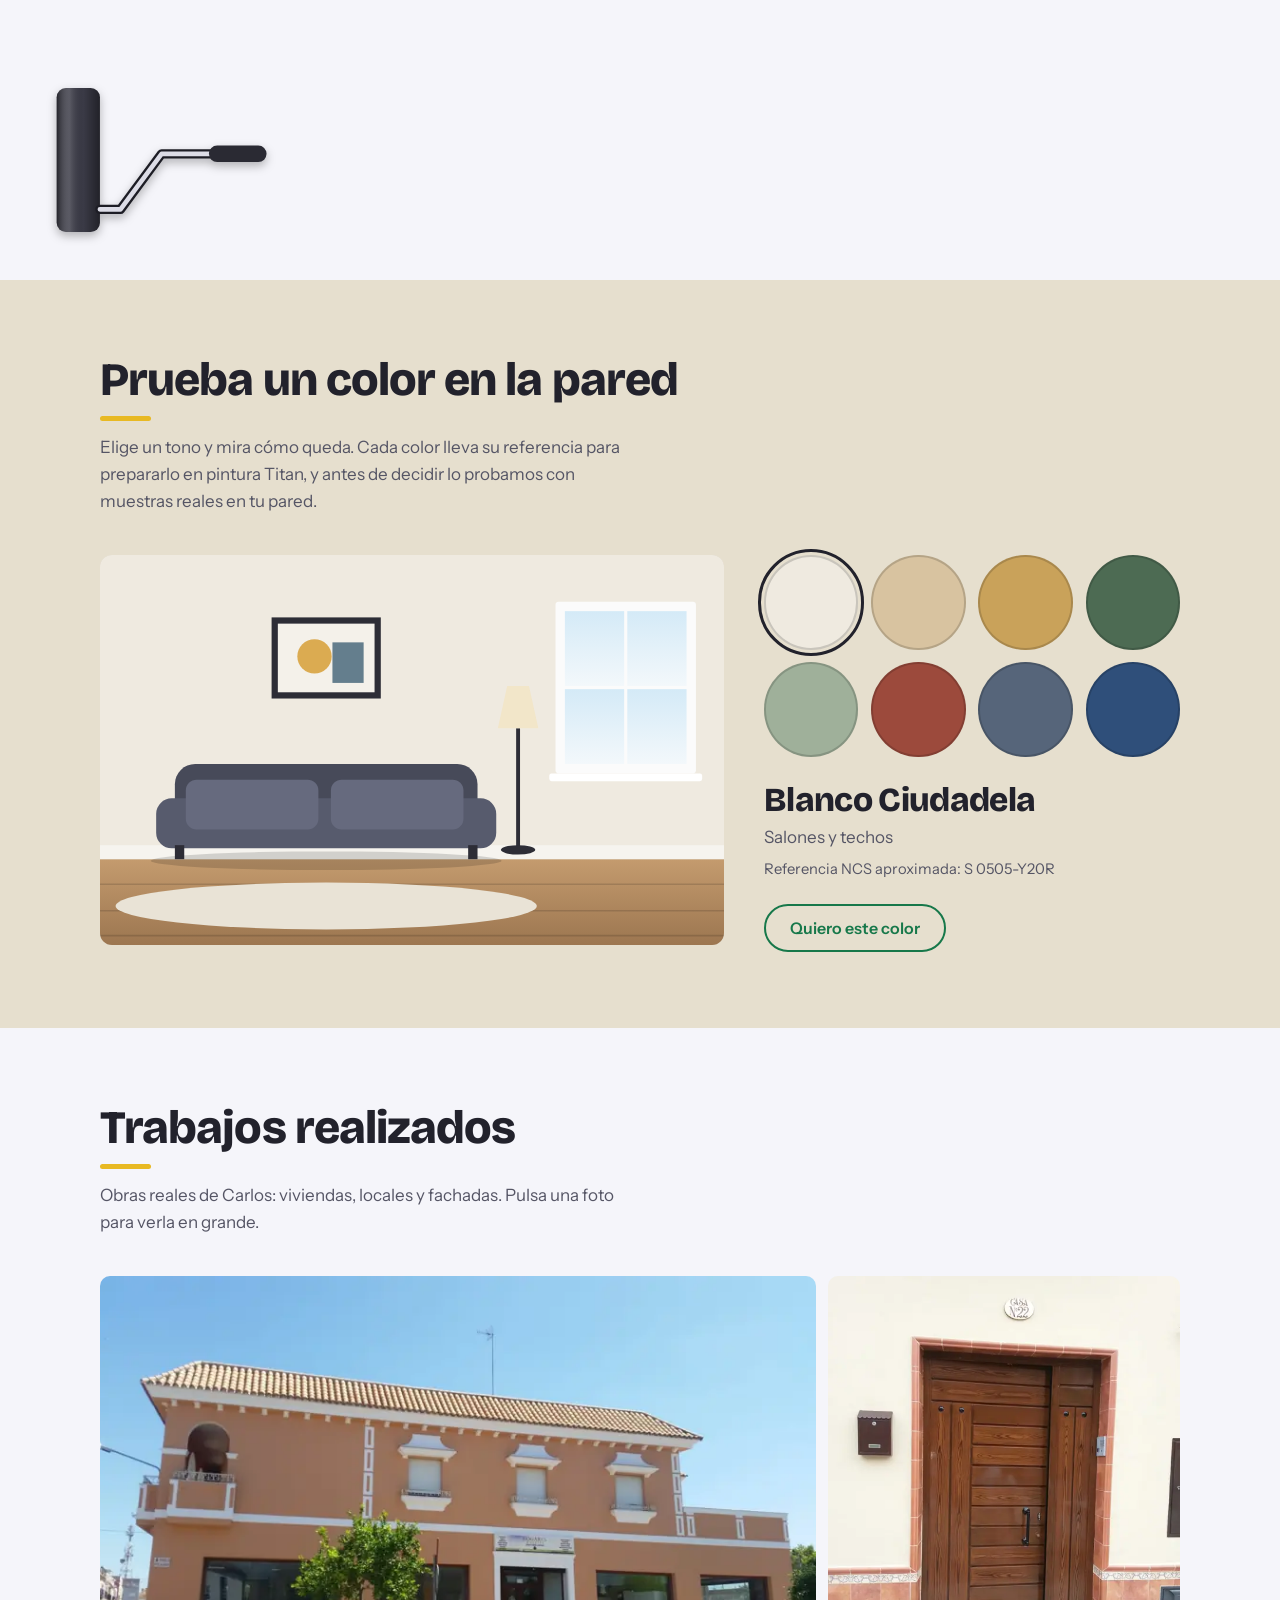
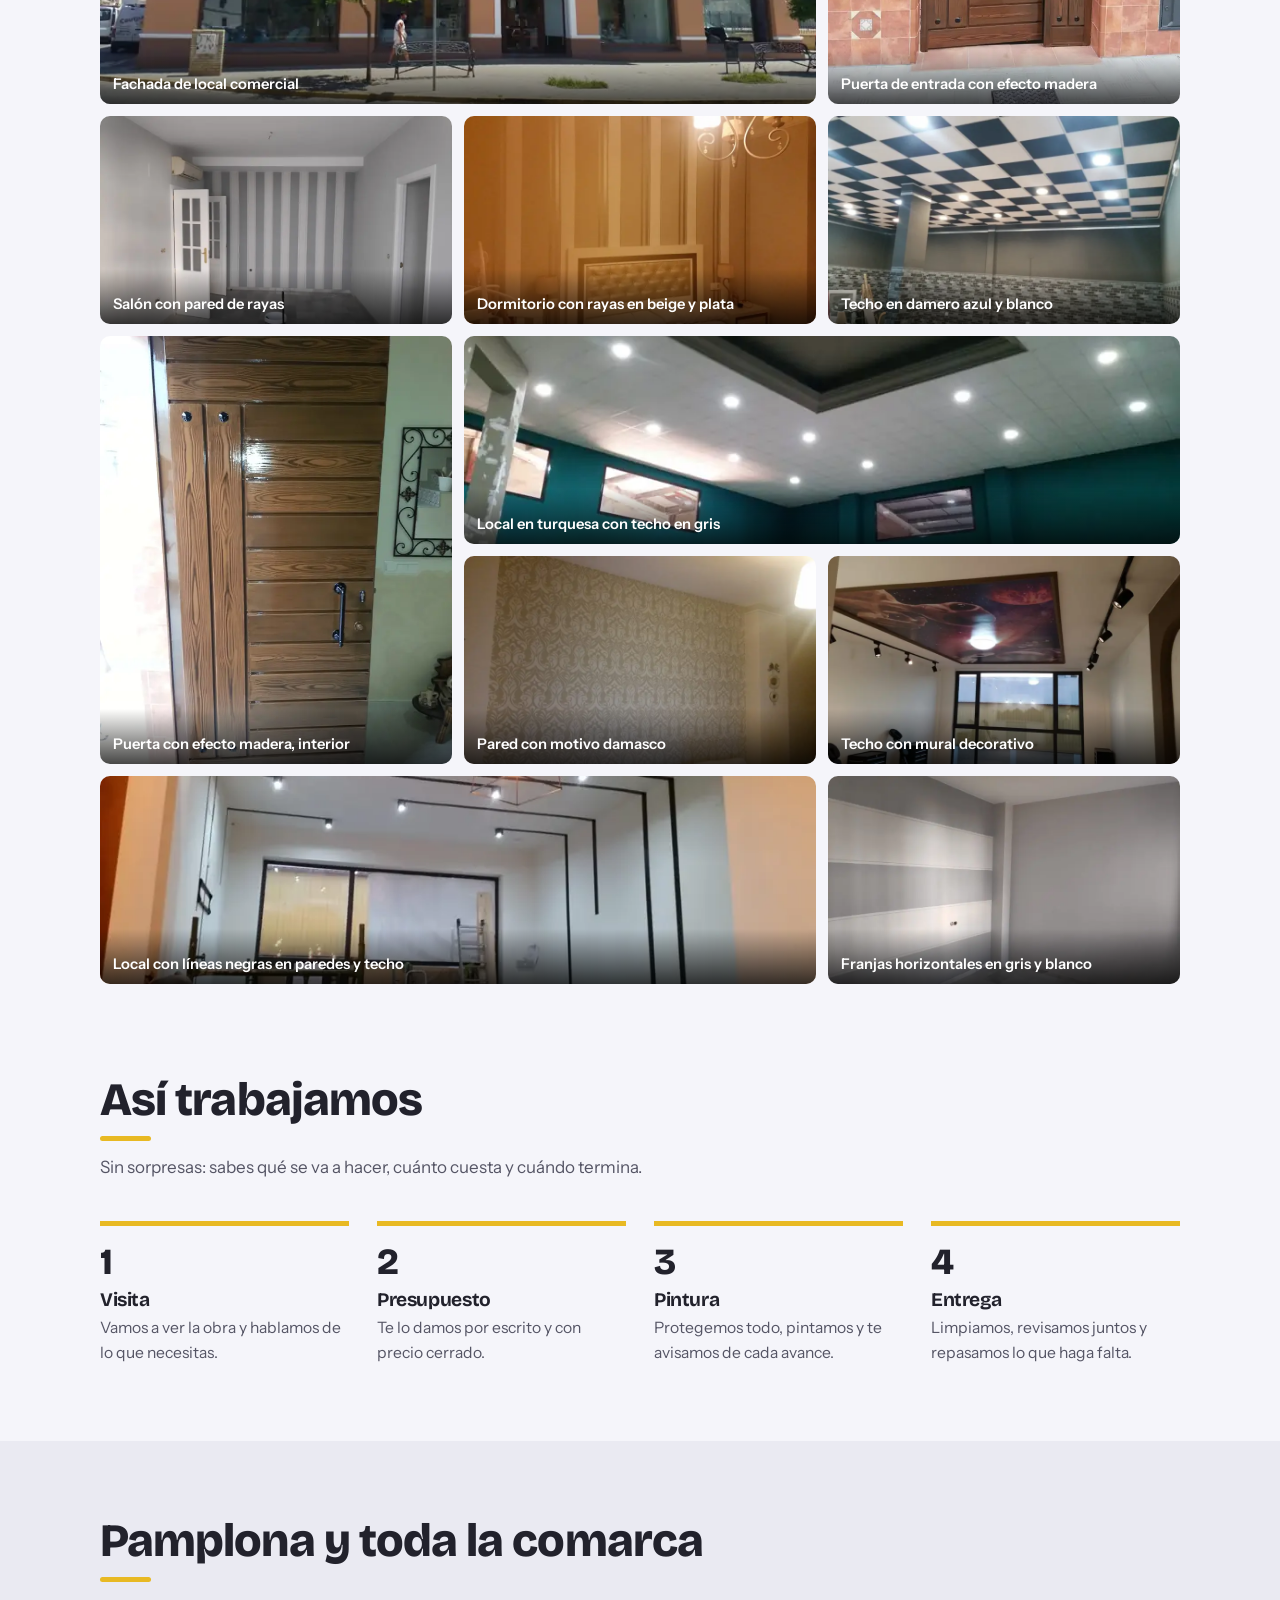
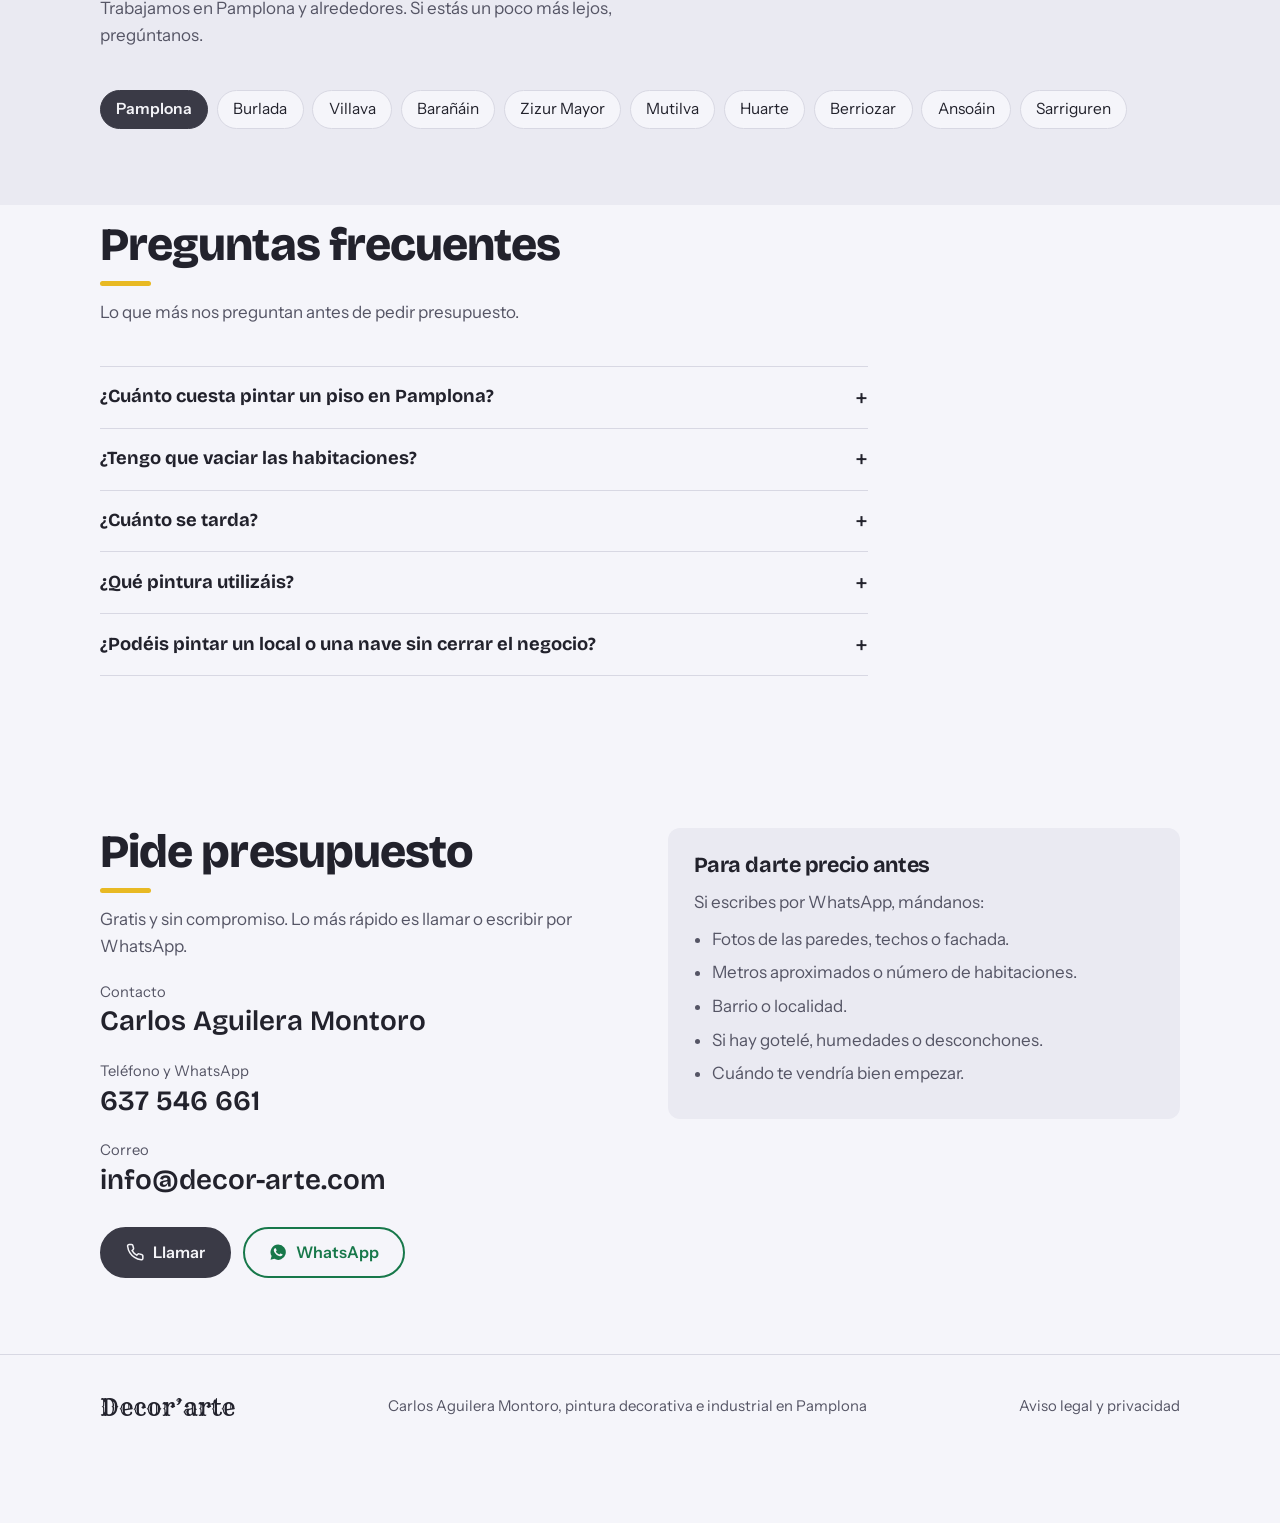
==== commit 89eaebc8: "Barra de contacto móvil inteligente con iconos y animaciones de entrada discretas Co-Authored-By: Cl" ====
--- a/index.html
+++ b/index.html
@@ -241,7 +241,35 @@
   .callbar .btn{justify-content:center;padding:.85rem}
   .callbar .btn.wa{background:var(--green);border-color:var(--green);color:#fff}
 }
-@media (prefers-reduced-motion: reduce){html{scroll-behavior:auto}.js .hero-copy{transition:none}}
+.js .callbar{transform:translateY(110%);transition:transform .35s cubic-bezier(.2,.7,.2,1)}
+.js .callbar.on{transform:none}
+
+/* Detalles de movimiento, discretos */
+.btn{transition:transform .2s ease,box-shadow .2s ease,background-color .2s ease}
+@media (hover:hover){
+  .btn:hover{transform:translateY(-2px);box-shadow:0 6px 16px -6px rgba(0,0,0,.35)}
+}
+.btn:active{transform:translateY(0);box-shadow:none}
+.top nav a{background:linear-gradient(var(--accent),var(--accent)) 0 100%/0 2px no-repeat;padding-bottom:3px;transition:background-size .25s ease,color .2s ease}
+.top nav a:hover{background-size:100% 2px}
+:root{interpolate-size:allow-keywords}
+.faq details::details-content{block-size:0;overflow:clip;transition:block-size .35s ease,content-visibility .35s allow-discrete}
+.faq details[open]::details-content{block-size:auto}
+.lightbox[open]{animation:lbin .25s ease}
+@keyframes lbin{from{opacity:0;transform:scale(.97)}to{opacity:1;transform:none}}
+
+/* Aparición suave al hacer scroll (solo con JS y sin "reducir movimiento") */
+.js .rv{opacity:0;transform:translateY(18px);transition:opacity .7s ease var(--d,0ms),transform .7s ease var(--d,0ms)}
+.js .rv.in{opacity:1;transform:none}
+.js section h2.rv::after{content:"";display:block;width:3.2rem;height:5px;margin-top:.7rem;background:var(--accent);border-radius:3px;transform:scaleX(0);transform-origin:left;transition:transform .8s ease .25s}
+.js section h2.rv.in::after{transform:scaleX(1)}
+@media (prefers-reduced-motion: reduce){
+  html{scroll-behavior:auto}.js .hero-copy{transition:none}
+  .btn,.top nav a,.callbar,.js .callbar{transition:none}
+  .btn:hover{transform:none;box-shadow:none}
+  .lightbox[open]{animation:none}
+  .faq details::details-content{transition:none}
+}
 </style>
 </head>
 <body>
@@ -502,8 +530,8 @@
         <dt>Correo</dt><dd><a href="mailto:info@decor-arte.com">info@decor-arte.com</a></dd>
       </dl>
       <div class="ctas">
-        <a class="btn primary" href="tel:+34637546661">Llamar</a>
-        <a class="btn wa" href="https://wa.me/34637546661">WhatsApp</a>
+        <a class="btn primary" href="tel:+34637546661"><svg viewBox="0 0 24 24" fill="none" stroke="currentColor" stroke-width="2" aria-hidden="true"><path d="M22 16.9v3a2 2 0 0 1-2.2 2 19.8 19.8 0 0 1-8.6-3.1 19.5 19.5 0 0 1-6-6A19.8 19.8 0 0 1 2.1 4.2 2 2 0 0 1 4.1 2h3a2 2 0 0 1 2 1.7c.1 1 .4 1.9.7 2.8a2 2 0 0 1-.5 2.1L8 9.9a16 16 0 0 0 6 6l1.3-1.3a2 2 0 0 1 2.1-.4c.9.3 1.8.6 2.8.7a2 2 0 0 1 1.7 2z"/></svg> Llamar</a>
+        <a class="btn wa" href="https://wa.me/34637546661?text=Hola%20Carlos%2C%20querr%C3%ADa%20pedir%20un%20presupuesto%20de%20pintura."><svg viewBox="0 0 24 24" fill="currentColor" aria-hidden="true"><path d="M12 2a10 10 0 0 0-8.6 15.1L2 22l5-1.3A10 10 0 1 0 12 2zm5.2 14.1c-.2.6-1.3 1.2-1.8 1.2-.5.1-1 .1-3.3-.8-2.8-1.1-4.6-4-4.7-4.2-.1-.2-1.1-1.5-1.1-2.9s.7-2 1-2.3c.2-.3.5-.3.7-.3h.5c.2 0 .4 0 .6.5l.8 2c.1.2.1.4 0 .5l-.3.5-.4.4c-.1.1-.3.3-.1.6.2.3.8 1.3 1.7 2.1 1.2 1 2.1 1.3 2.4 1.5.3.1.5.1.6-.1l.9-1c.2-.3.4-.2.6-.1l1.9.9c.3.1.5.2.5.3.1.2.1.7-.1 1.2z"/></svg> WhatsApp</a>
       </div>
     </div>
     <div class="tips">
@@ -530,8 +558,8 @@
 </footer>
 
 <div class="callbar">
-  <a class="btn primary" href="tel:+34637546661">Llamar</a>
-  <a class="btn wa" href="https://wa.me/34637546661">WhatsApp</a>
+  <a class="btn primary" href="tel:+34637546661"><svg viewBox="0 0 24 24" fill="none" stroke="currentColor" stroke-width="2" aria-hidden="true"><path d="M22 16.9v3a2 2 0 0 1-2.2 2 19.8 19.8 0 0 1-8.6-3.1 19.5 19.5 0 0 1-6-6A19.8 19.8 0 0 1 2.1 4.2 2 2 0 0 1 4.1 2h3a2 2 0 0 1 2 1.7c.1 1 .4 1.9.7 2.8a2 2 0 0 1-.5 2.1L8 9.9a16 16 0 0 0 6 6l1.3-1.3a2 2 0 0 1 2.1-.4c.9.3 1.8.6 2.8.7a2 2 0 0 1 1.7 2z"/></svg> Llamar</a>
+  <a class="btn wa" href="https://wa.me/34637546661?text=Hola%20Carlos%2C%20querr%C3%ADa%20pedir%20un%20presupuesto%20de%20pintura."><svg viewBox="0 0 24 24" fill="currentColor" aria-hidden="true"><path d="M12 2a10 10 0 0 0-8.6 15.1L2 22l5-1.3A10 10 0 1 0 12 2zm5.2 14.1c-.2.6-1.3 1.2-1.8 1.2-.5.1-1 .1-3.3-.8-2.8-1.1-4.6-4-4.7-4.2-.1-.2-1.1-1.5-1.1-2.9s.7-2 1-2.3c.2-.3.5-.3.7-.3h.5c.2 0 .4 0 .6.5l.8 2c.1.2.1.4 0 .5l-.3.5-.4.4c-.1.1-.3.3-.1.6.2.3.8 1.3 1.7 2.1 1.2 1 2.1 1.3 2.4 1.5.3.1.5.1.6-.1l.9-1c.2-.3.4-.2.6-.1l1.9.9c.3.1.5.2.5.3.1.2.1.7-.1 1.2z"/></svg> WhatsApp</a>
 </div>
 
 <script>
@@ -644,6 +672,33 @@
     current = c; label(c); paintTo(c);
   });
   label(colors[0]);
+
+  /* Barra de contacto móvil: solo cuando no hay otros botones de contacto a la vista */
+  var bar = document.querySelector('.callbar');
+  var heroCtas = document.querySelector('.hero-copy .ctas');
+  var formCtas = document.querySelector('#contacto .ctas');
+  if(bar && heroCtas && formCtas && 'IntersectionObserver' in window){
+    var seen = {hero:true, form:false};
+    var upd = function(){ var on = !seen.hero && !seen.form; bar.classList.toggle('on', on); bar.inert = !on; };
+    bar.inert = true;
+    new IntersectionObserver(function(es){ seen.hero = es[es.length-1].isIntersecting; upd(); }).observe(heroCtas);
+    new IntersectionObserver(function(es){ seen.form = es[es.length-1].isIntersecting; upd(); }).observe(formCtas);
+  } else if(bar){ bar.classList.add('on'); }
+
+  /* Aparición suave de las secciones al hacer scroll */
+  if('IntersectionObserver' in window && !reduce){
+    var targets = document.querySelectorAll('section h2, section .intro, .panel, .titan, .steps li, .gallery li, .towns, .faq details, .contact > div, .tips');
+    var io = new IntersectionObserver(function(es){
+      es.forEach(function(e){ if(e.isIntersecting){ e.target.classList.add('in'); io.unobserve(e.target); } });
+    }, {threshold:.12, rootMargin:'0px 0px -6% 0px'});
+    var idx = new Map();
+    targets.forEach(function(el){
+      var sib = el.parentElement ? [].filter.call(el.parentElement.children, function(c){ return c.tagName === el.tagName; }) : [];
+      var i = Math.min(sib.indexOf(el), 5);
+      if(el.matches('.steps li, .gallery li, .panel, .faq details')) el.style.setProperty('--d', (i % 4) * 90 + 'ms');
+      el.classList.add('rv'); io.observe(el);
+    });
+  }
 
   /* 4. Galería: ver foto en grande */
   var lb = document.getElementById('lightbox');
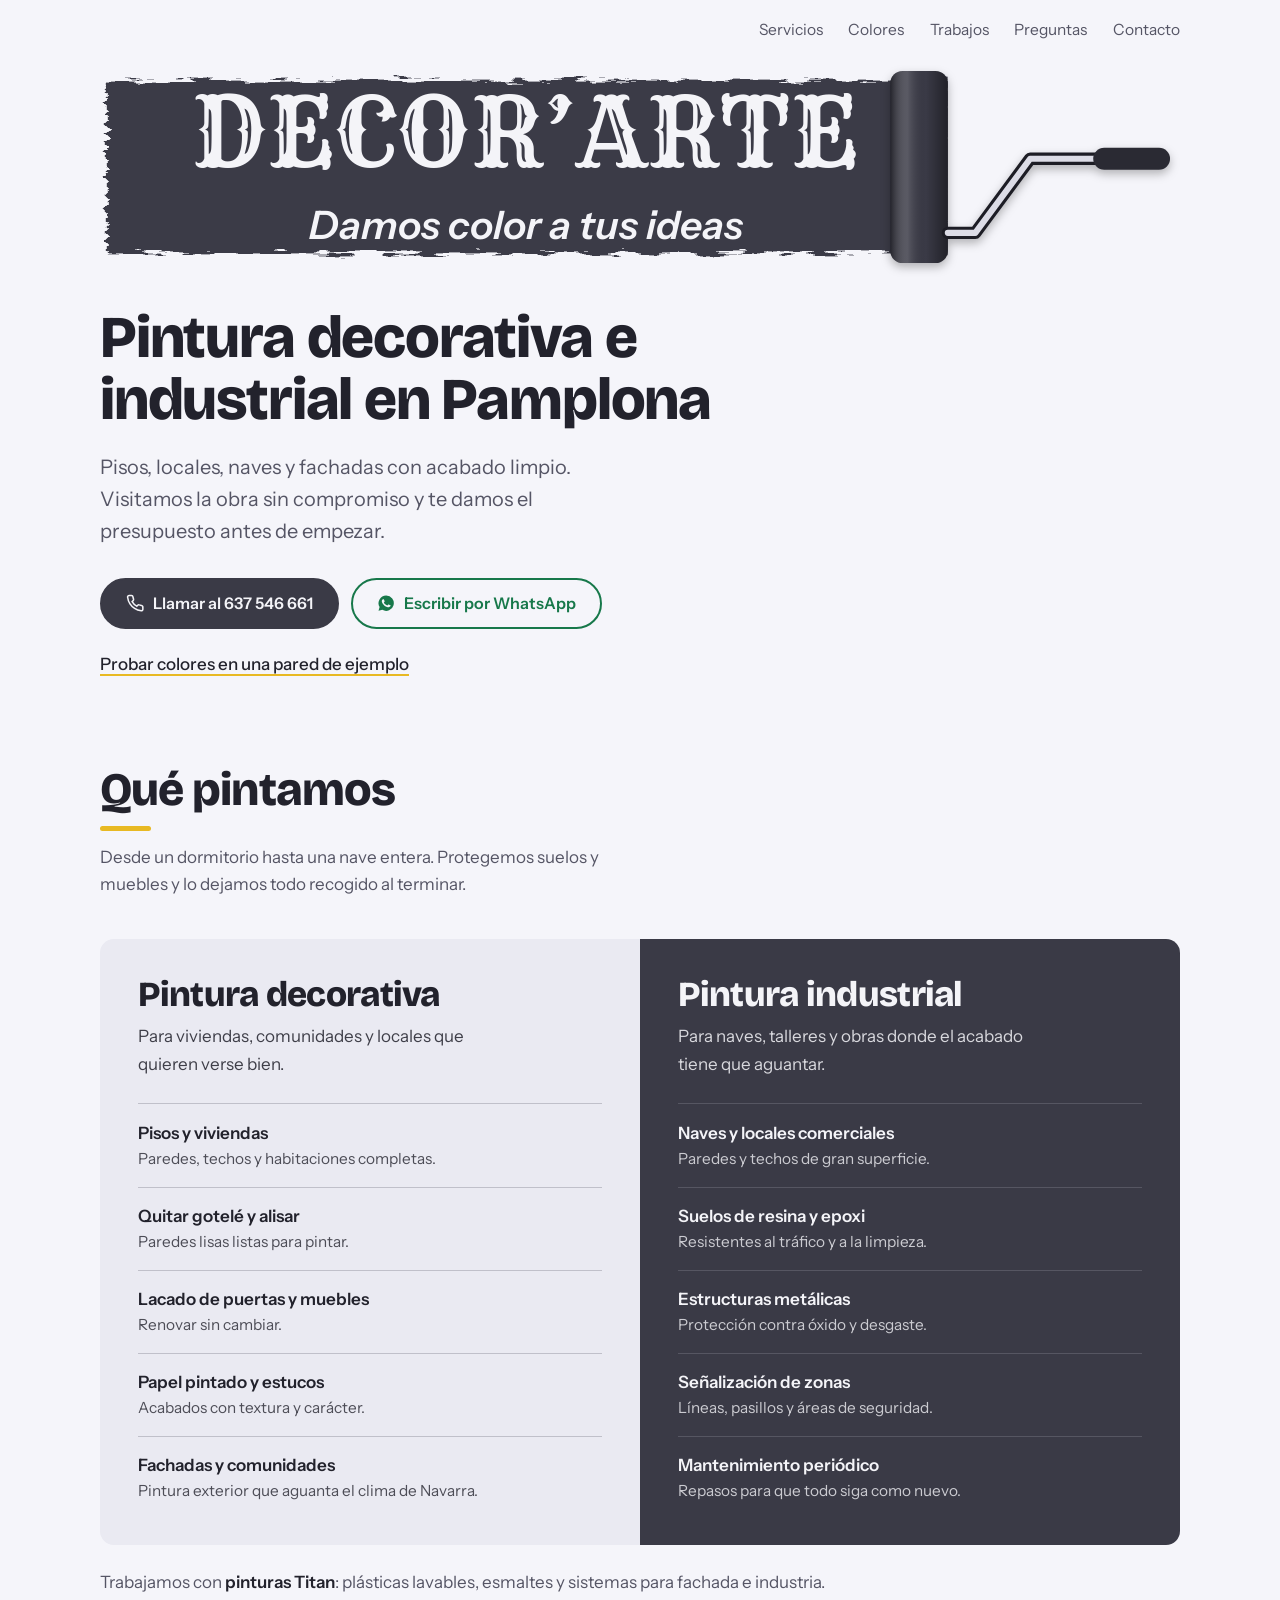
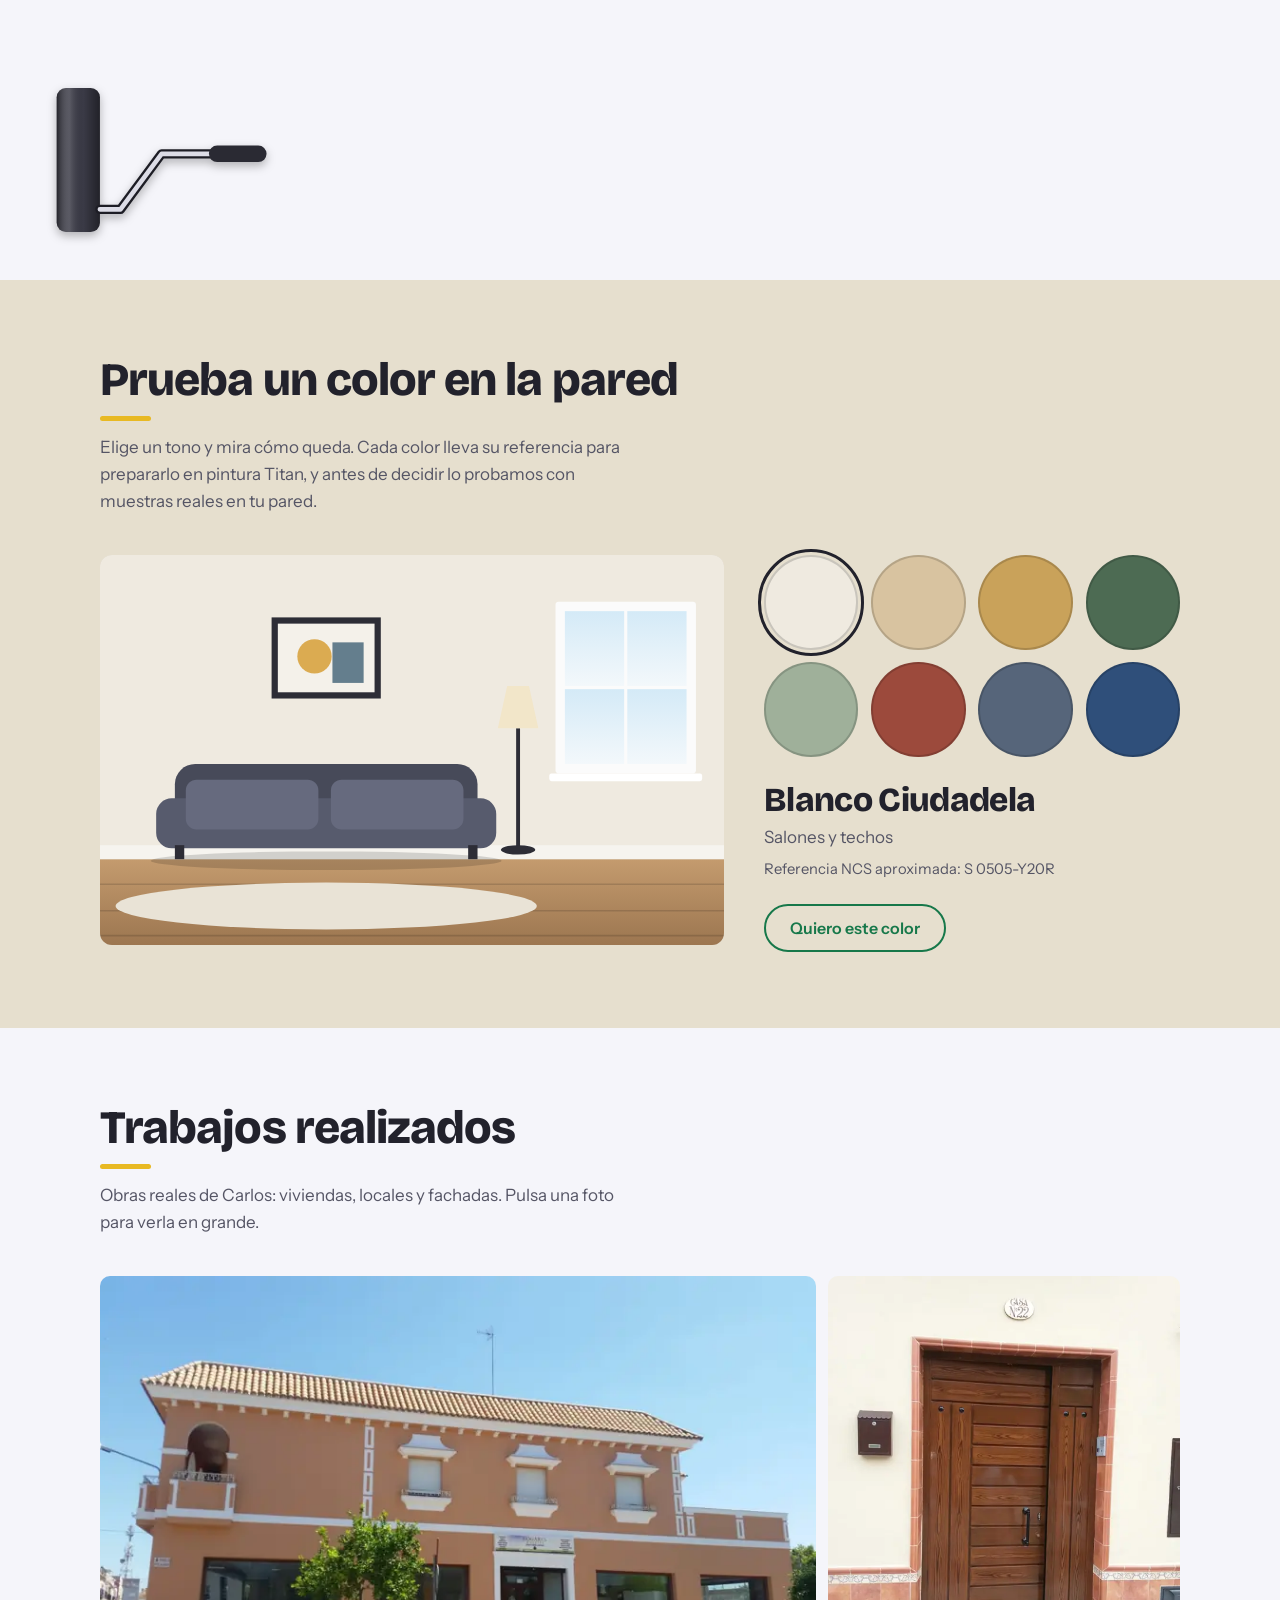
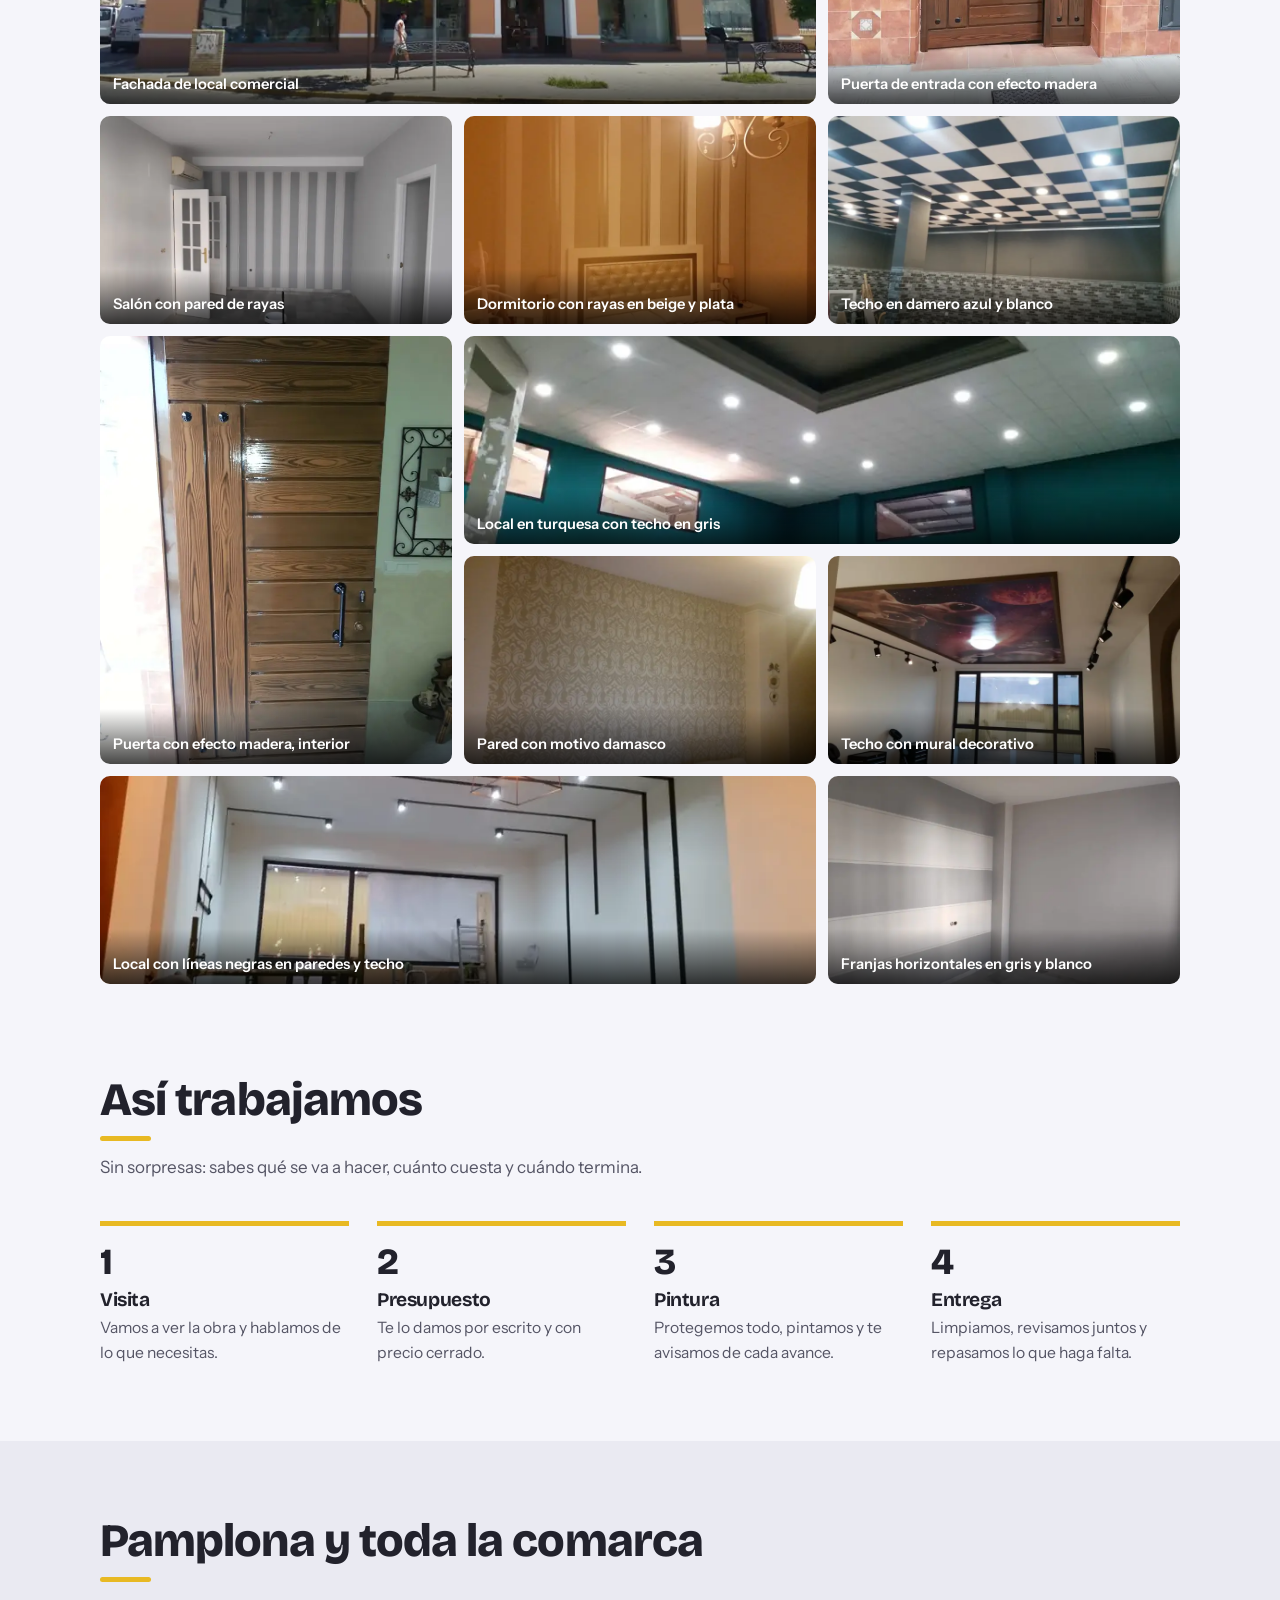
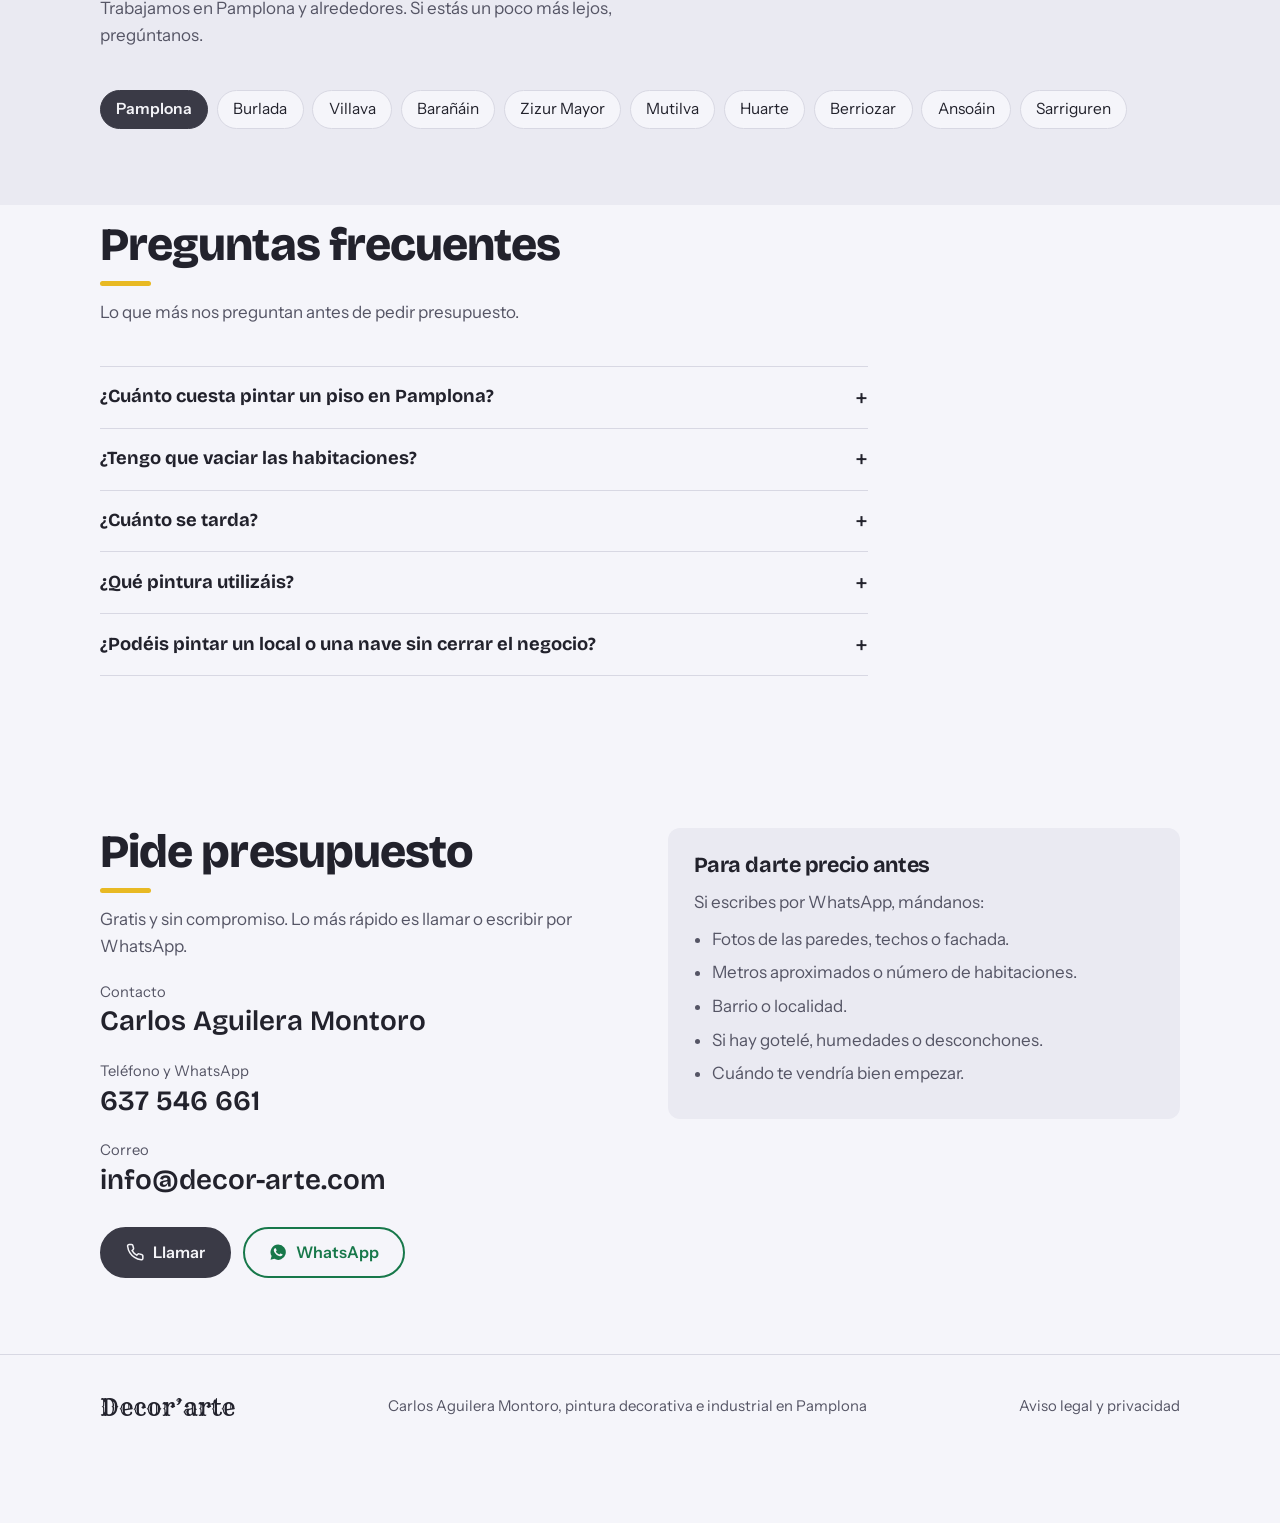
==== commit 6d18df1c: "Fuentes alojadas en el propio dominio (sin peticiones a Google Fonts) Co-Authored-By: Claude Sonnet " ====
--- a/index.html
+++ b/index.html
@@ -24,9 +24,15 @@
 <link rel="apple-touch-icon" href="/apple-touch-icon.png">
 <meta name="theme-color" content="#3a3a46">
 <script>document.documentElement.classList.add('js')</script>
-<link rel="preconnect" href="https://fonts.googleapis.com">
-<link rel="preconnect" href="https://fonts.gstatic.com" crossorigin>
-<link href="https://fonts.googleapis.com/css2?family=Bricolage+Grotesque:opsz,wght@12..96,400..800&family=Instrument+Sans:ital,wght@0,400;0,500;0,600;1,600&family=Rye&display=swap" rel="stylesheet">
+<link rel="preload" href="/fuentes/bricolage-grotesque-normal.woff2" as="font" type="font/woff2" crossorigin>
+<style>
+@font-face { font-family: 'Bricolage Grotesque'; font-style: normal; font-weight: 400 800; font-stretch: 100%; font-display: swap; src: url(/fuentes/bricolage-grotesque-normal.woff2) format('woff2'); unicode-range: U+0000-00FF, U+0131, U+0152-0153, U+02BB-02BC, U+02C6, U+02DA, U+02DC, U+0304, U+0308, U+0329, U+2000-206F, U+20AC, U+2122, U+2191, U+2193, U+2212, U+2215, U+FEFF, U+FFFD; }
+@font-face { font-family: 'Instrument Sans'; font-style: italic; font-weight: 600; font-stretch: 100%; font-display: swap; src: url(/fuentes/instrument-sans-italic.woff2) format('woff2'); unicode-range: U+0000-00FF, U+0131, U+0152-0153, U+02BB-02BC, U+02C6, U+02DA, U+02DC, U+0304, U+0308, U+0329, U+2000-206F, U+20AC, U+2122, U+2191, U+2193, U+2212, U+2215, U+FEFF, U+FFFD; }
+@font-face { font-family: 'Instrument Sans'; font-style: normal; font-weight: 400; font-stretch: 100%; font-display: swap; src: url(/fuentes/instrument-sans-normal.woff2) format('woff2'); unicode-range: U+0000-00FF, U+0131, U+0152-0153, U+02BB-02BC, U+02C6, U+02DA, U+02DC, U+0304, U+0308, U+0329, U+2000-206F, U+20AC, U+2122, U+2191, U+2193, U+2212, U+2215, U+FEFF, U+FFFD; }
+@font-face { font-family: 'Instrument Sans'; font-style: normal; font-weight: 500; font-stretch: 100%; font-display: swap; src: url(/fuentes/instrument-sans-normal.woff2) format('woff2'); unicode-range: U+0000-00FF, U+0131, U+0152-0153, U+02BB-02BC, U+02C6, U+02DA, U+02DC, U+0304, U+0308, U+0329, U+2000-206F, U+20AC, U+2122, U+2191, U+2193, U+2212, U+2215, U+FEFF, U+FFFD; }
+@font-face { font-family: 'Instrument Sans'; font-style: normal; font-weight: 600; font-stretch: 100%; font-display: swap; src: url(/fuentes/instrument-sans-normal.woff2) format('woff2'); unicode-range: U+0000-00FF, U+0131, U+0152-0153, U+02BB-02BC, U+02C6, U+02DA, U+02DC, U+0304, U+0308, U+0329, U+2000-206F, U+20AC, U+2122, U+2191, U+2193, U+2212, U+2215, U+FEFF, U+FFFD; }
+@font-face { font-family: 'Rye'; font-style: normal; font-weight: 400; font-display: swap; src: url(/fuentes/rye-normal.woff2) format('woff2'); unicode-range: U+0000-00FF, U+0131, U+0152-0153, U+02BB-02BC, U+02C6, U+02DA, U+02DC, U+0304, U+0308, U+0329, U+2000-206F, U+20AC, U+2122, U+2191, U+2193, U+2212, U+2215, U+FEFF, U+FFFD; }
+</style>
 <script type="application/ld+json">
 {
   "@context": "https://schema.org",
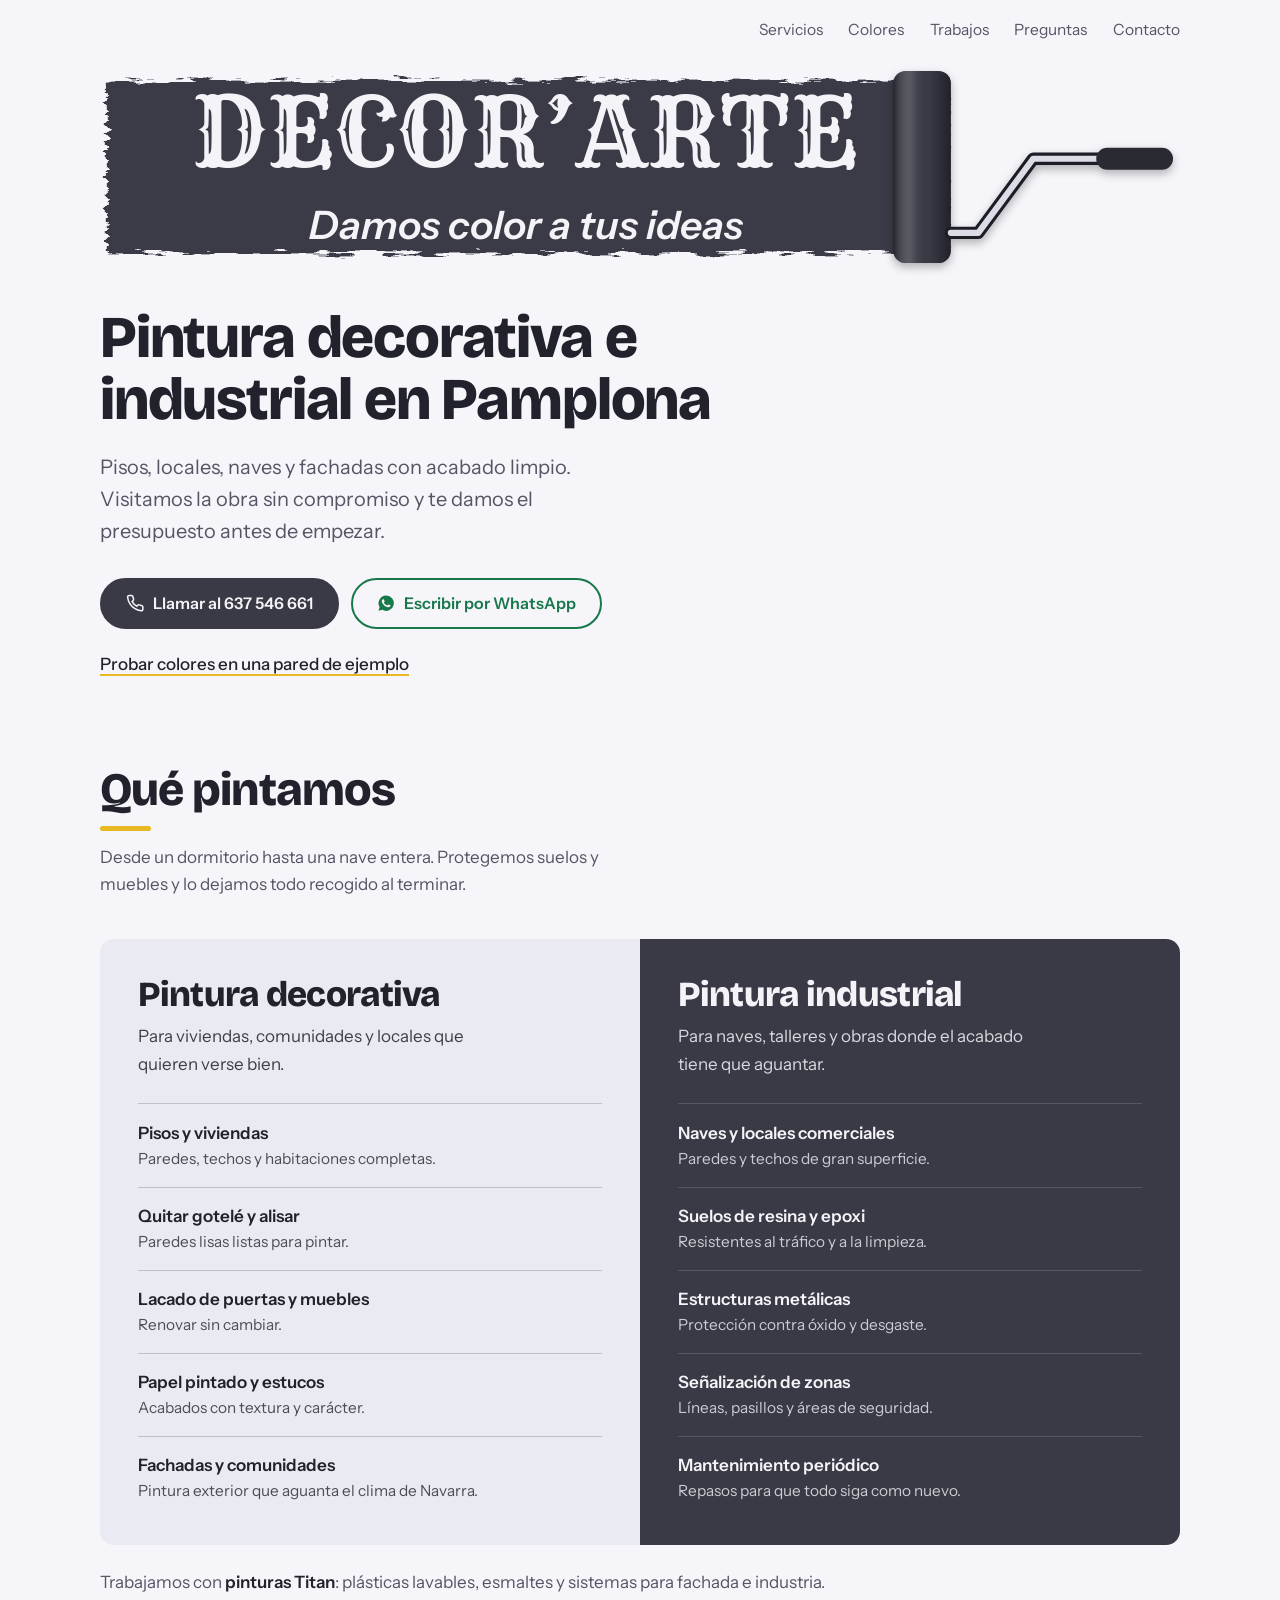
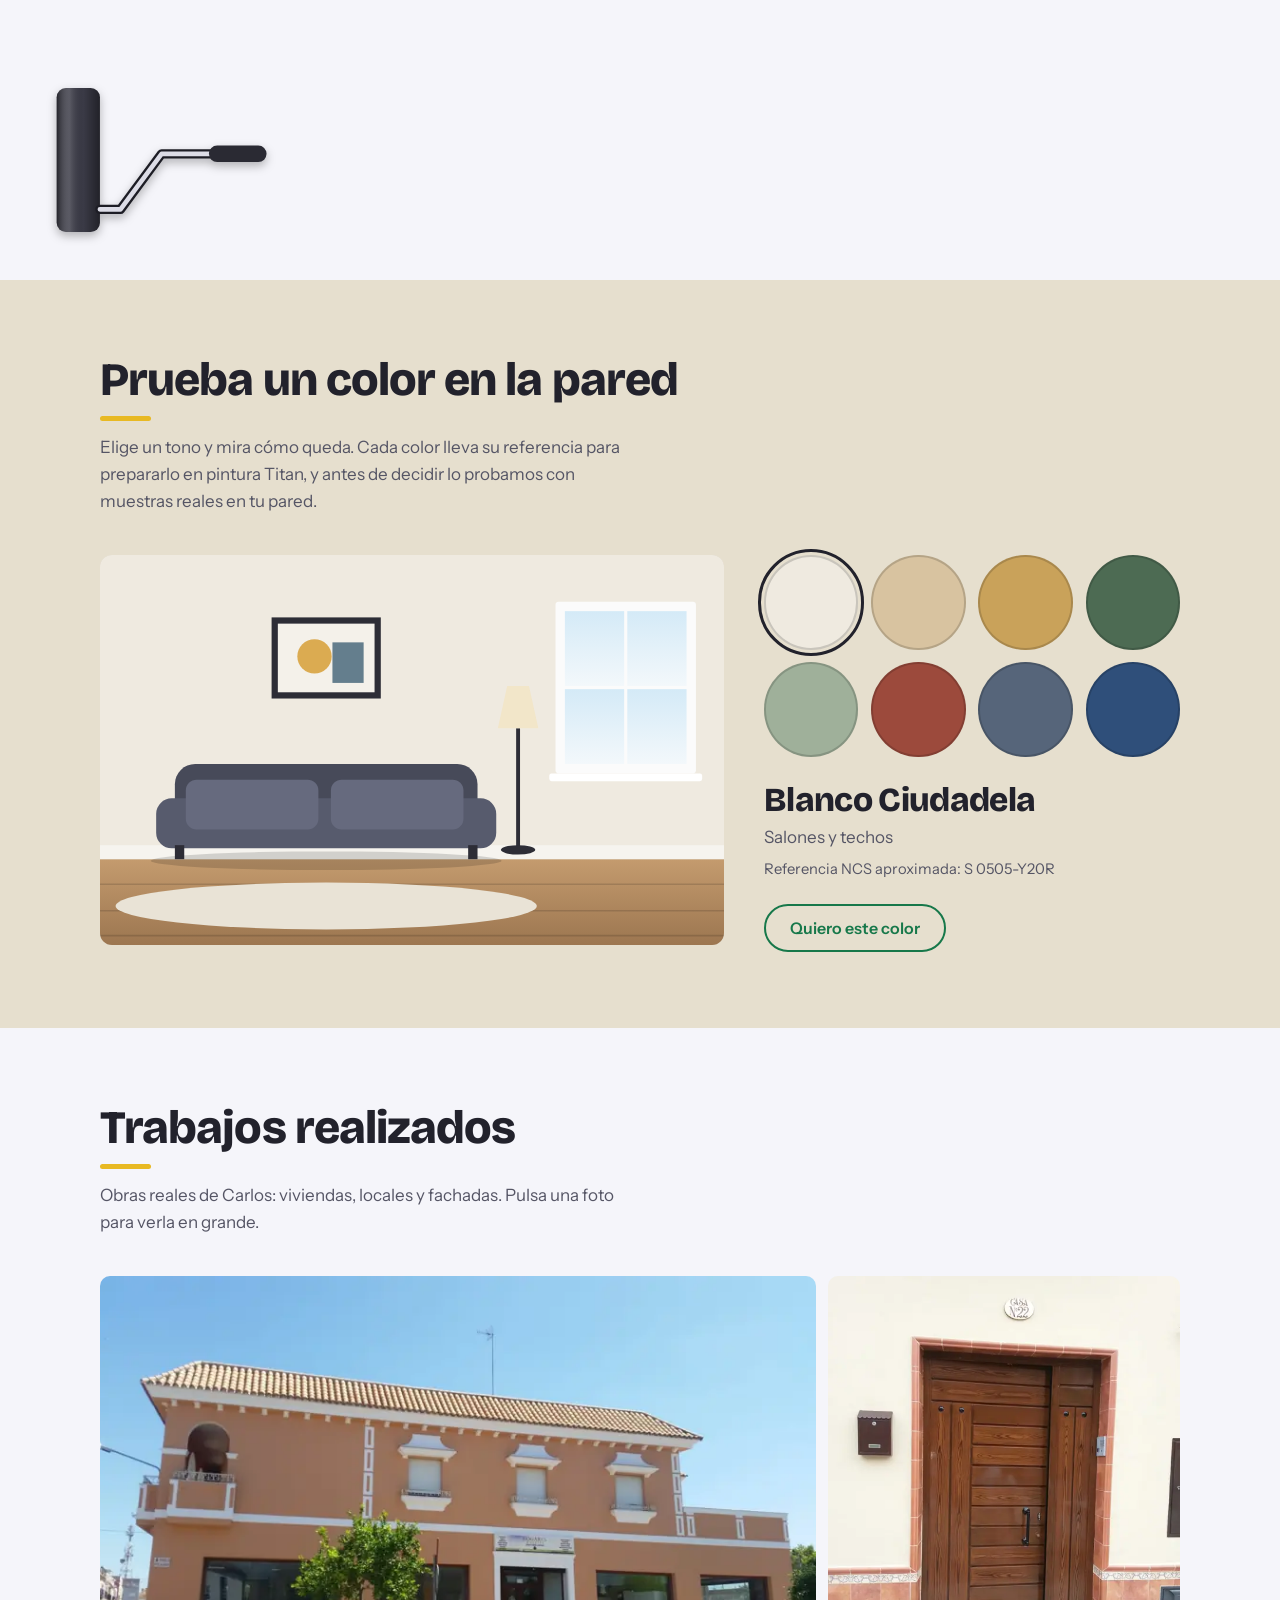
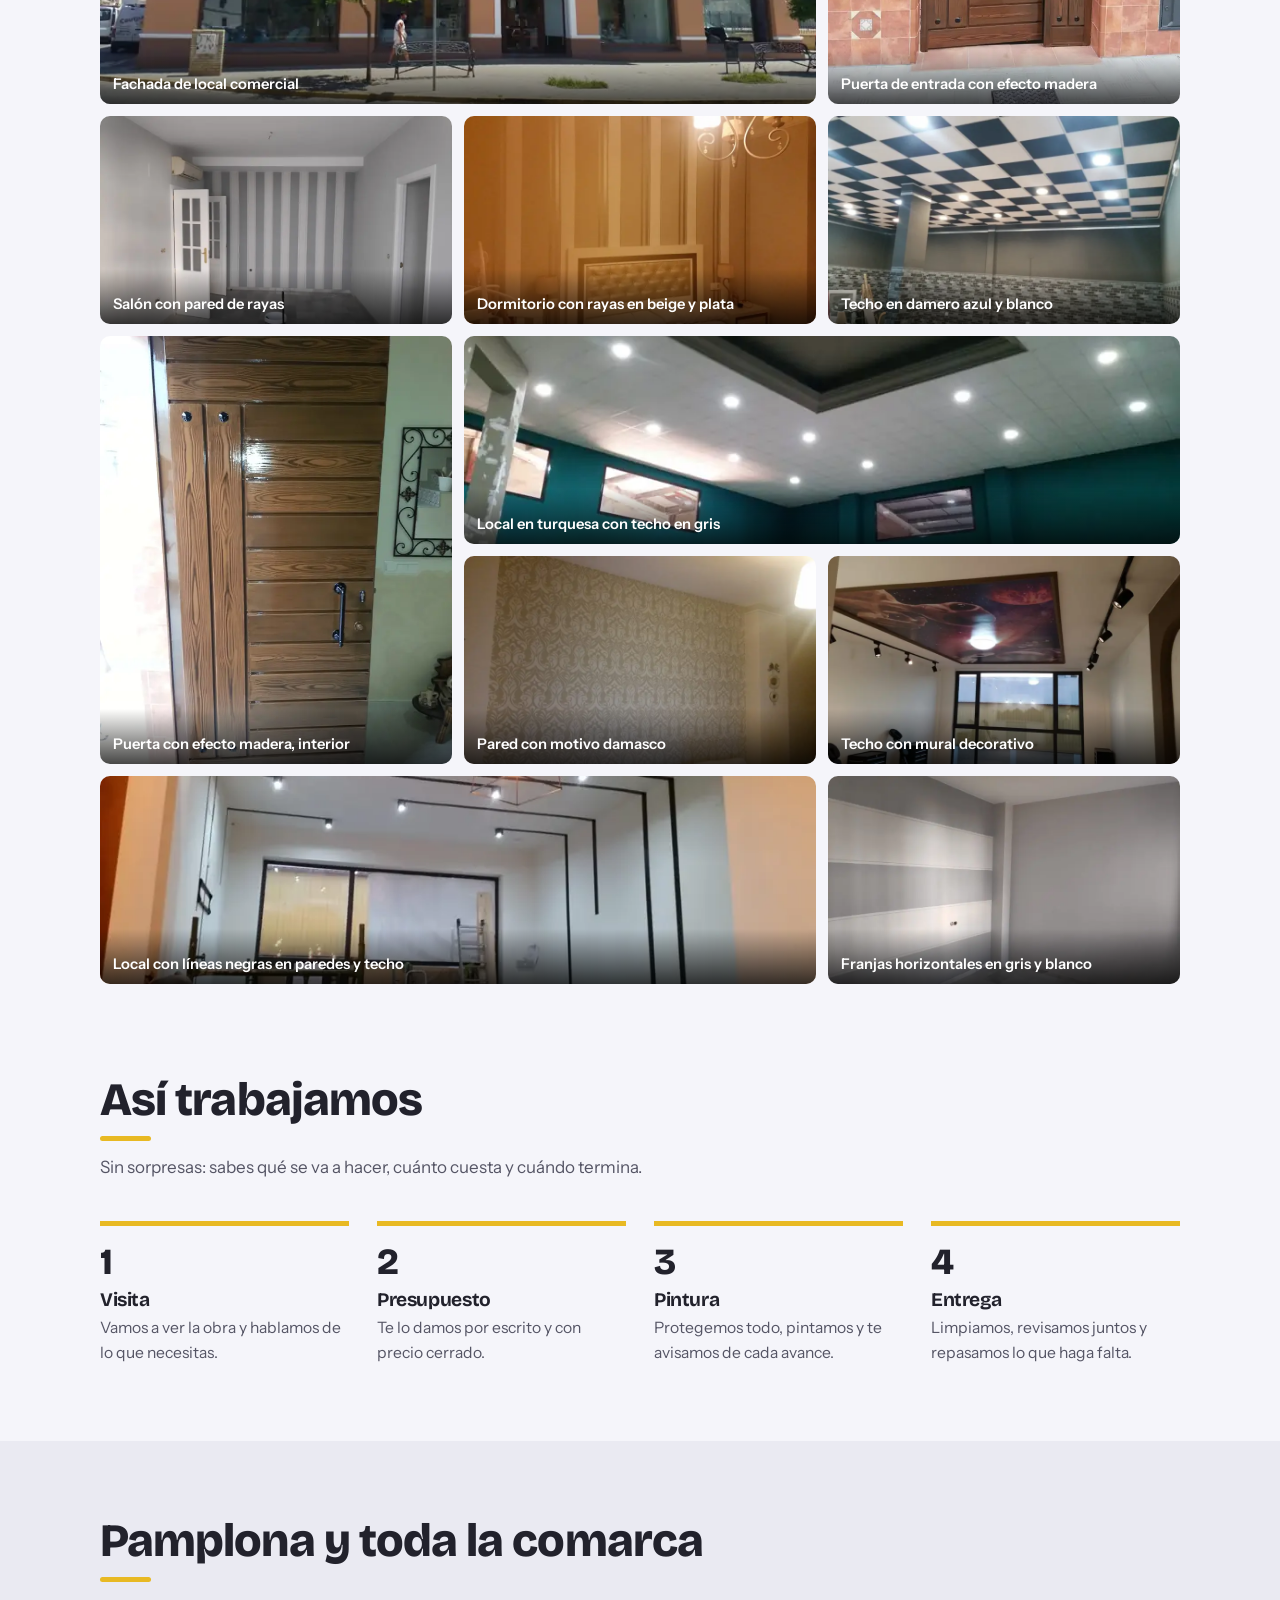
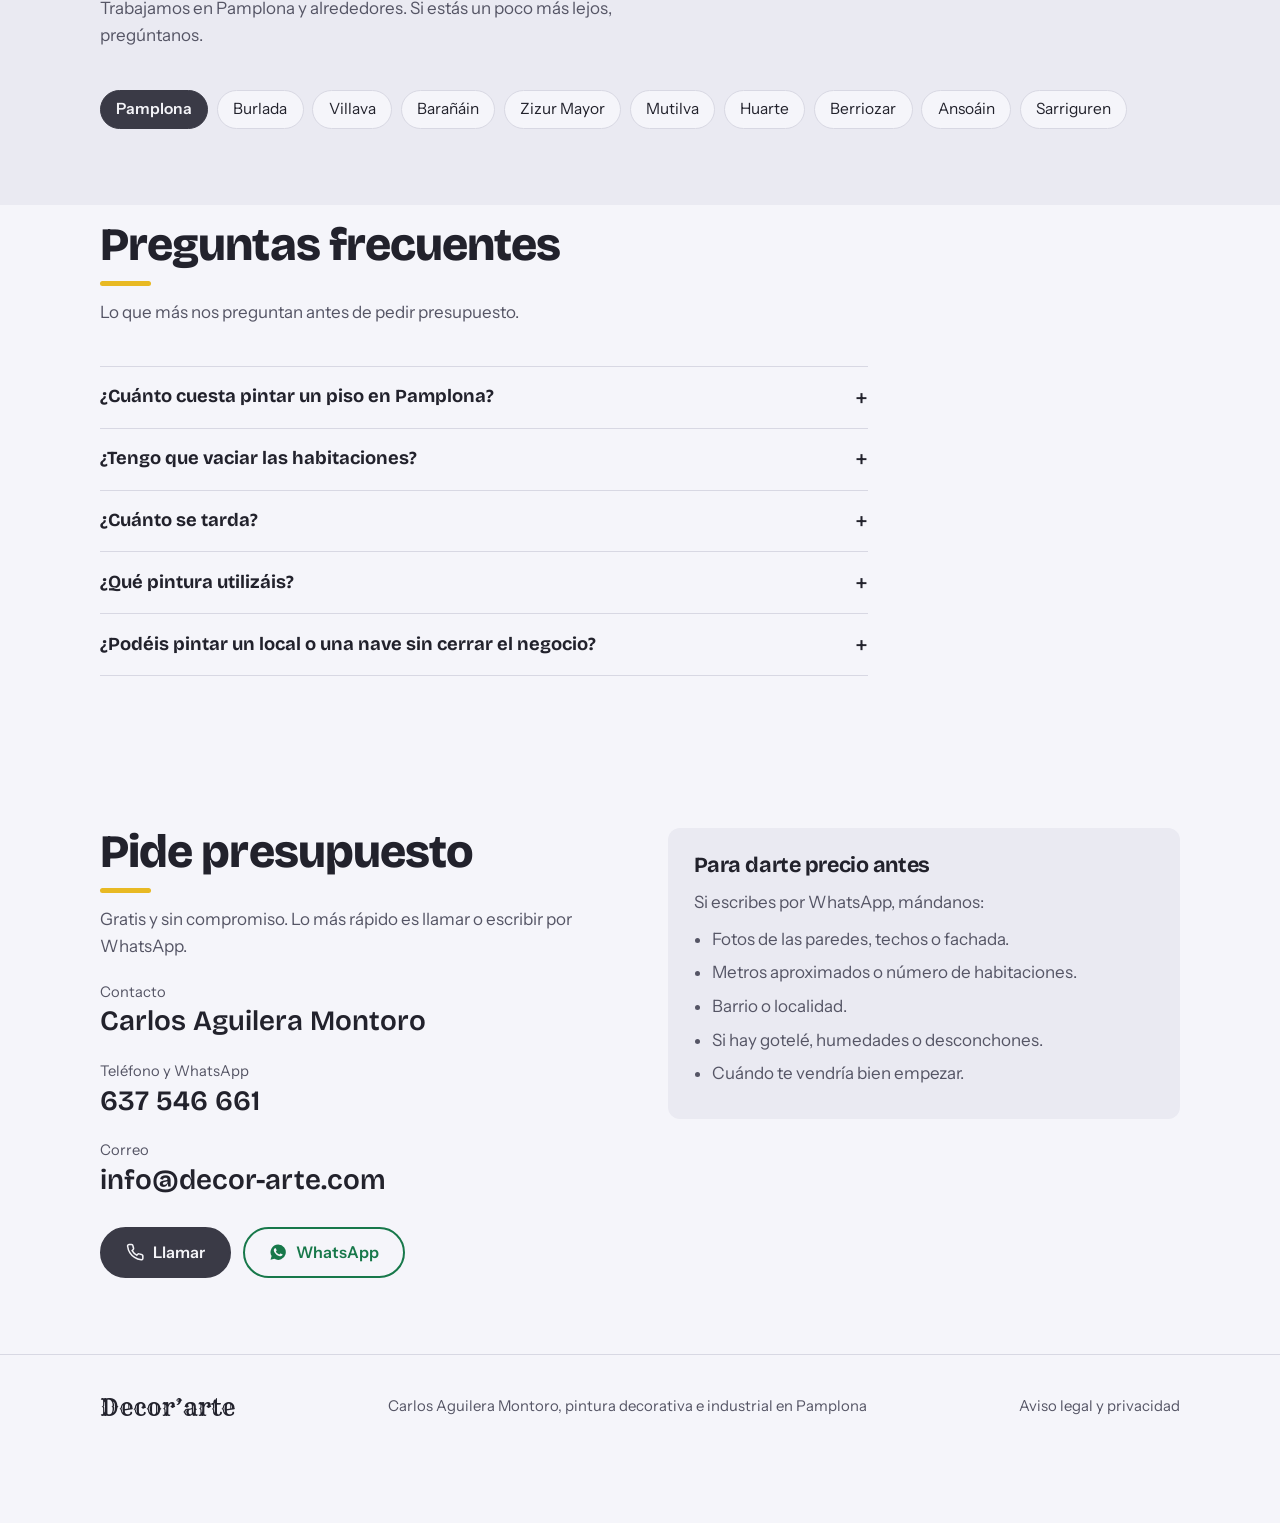
==== commit b98654db: "Analítica sin cookies con Cloudflare Web Analytics Co-Authored-By: Claude Sonnet 5.5 <noreply@anthro" ====
--- a/index.html
+++ b/index.html
@@ -733,5 +733,6 @@
 
 })();
 </script>
+<!-- Cloudflare Web Analytics (sin cookies) --><script defer src='https://static.cloudflareinsights.com/beacon.min.js' data-cf-beacon='{"token": "c9a8200bb6ec4793aa962c038cfc650b"}'></script>
 </body>
 </html>
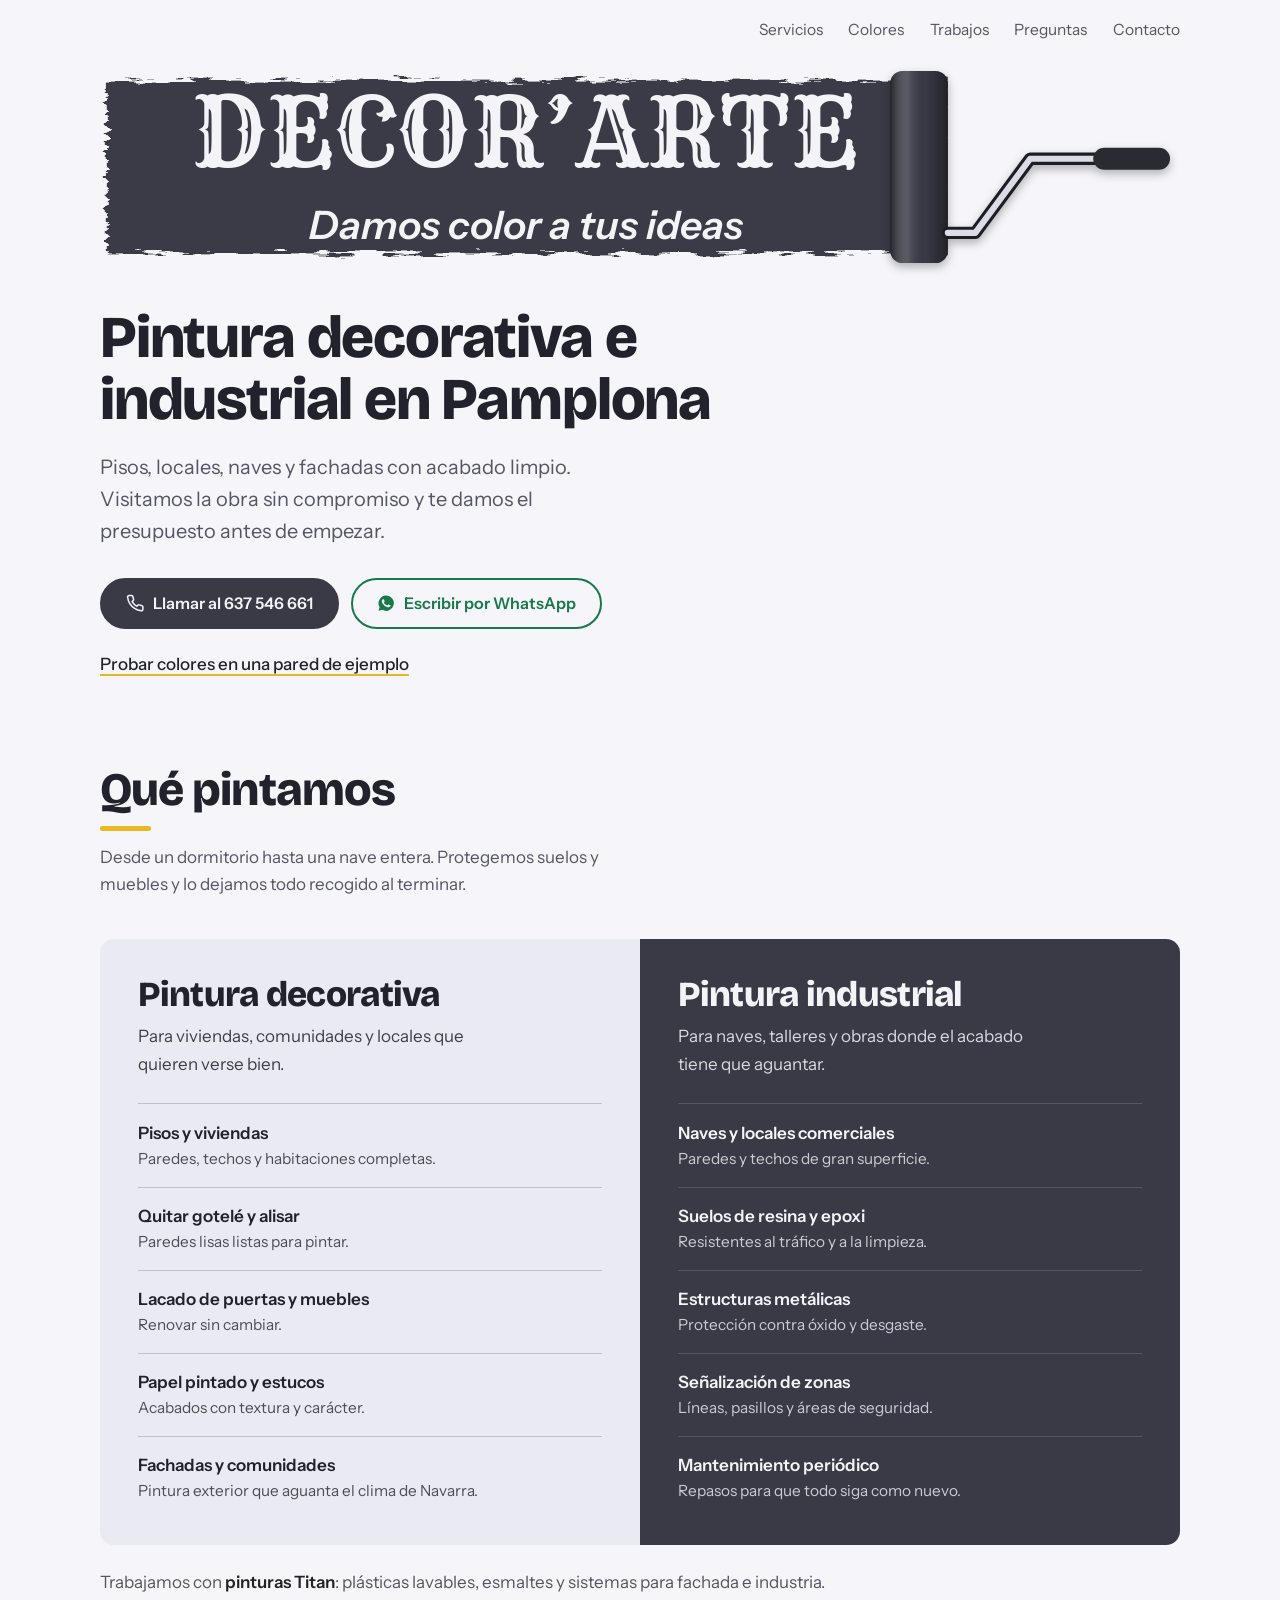
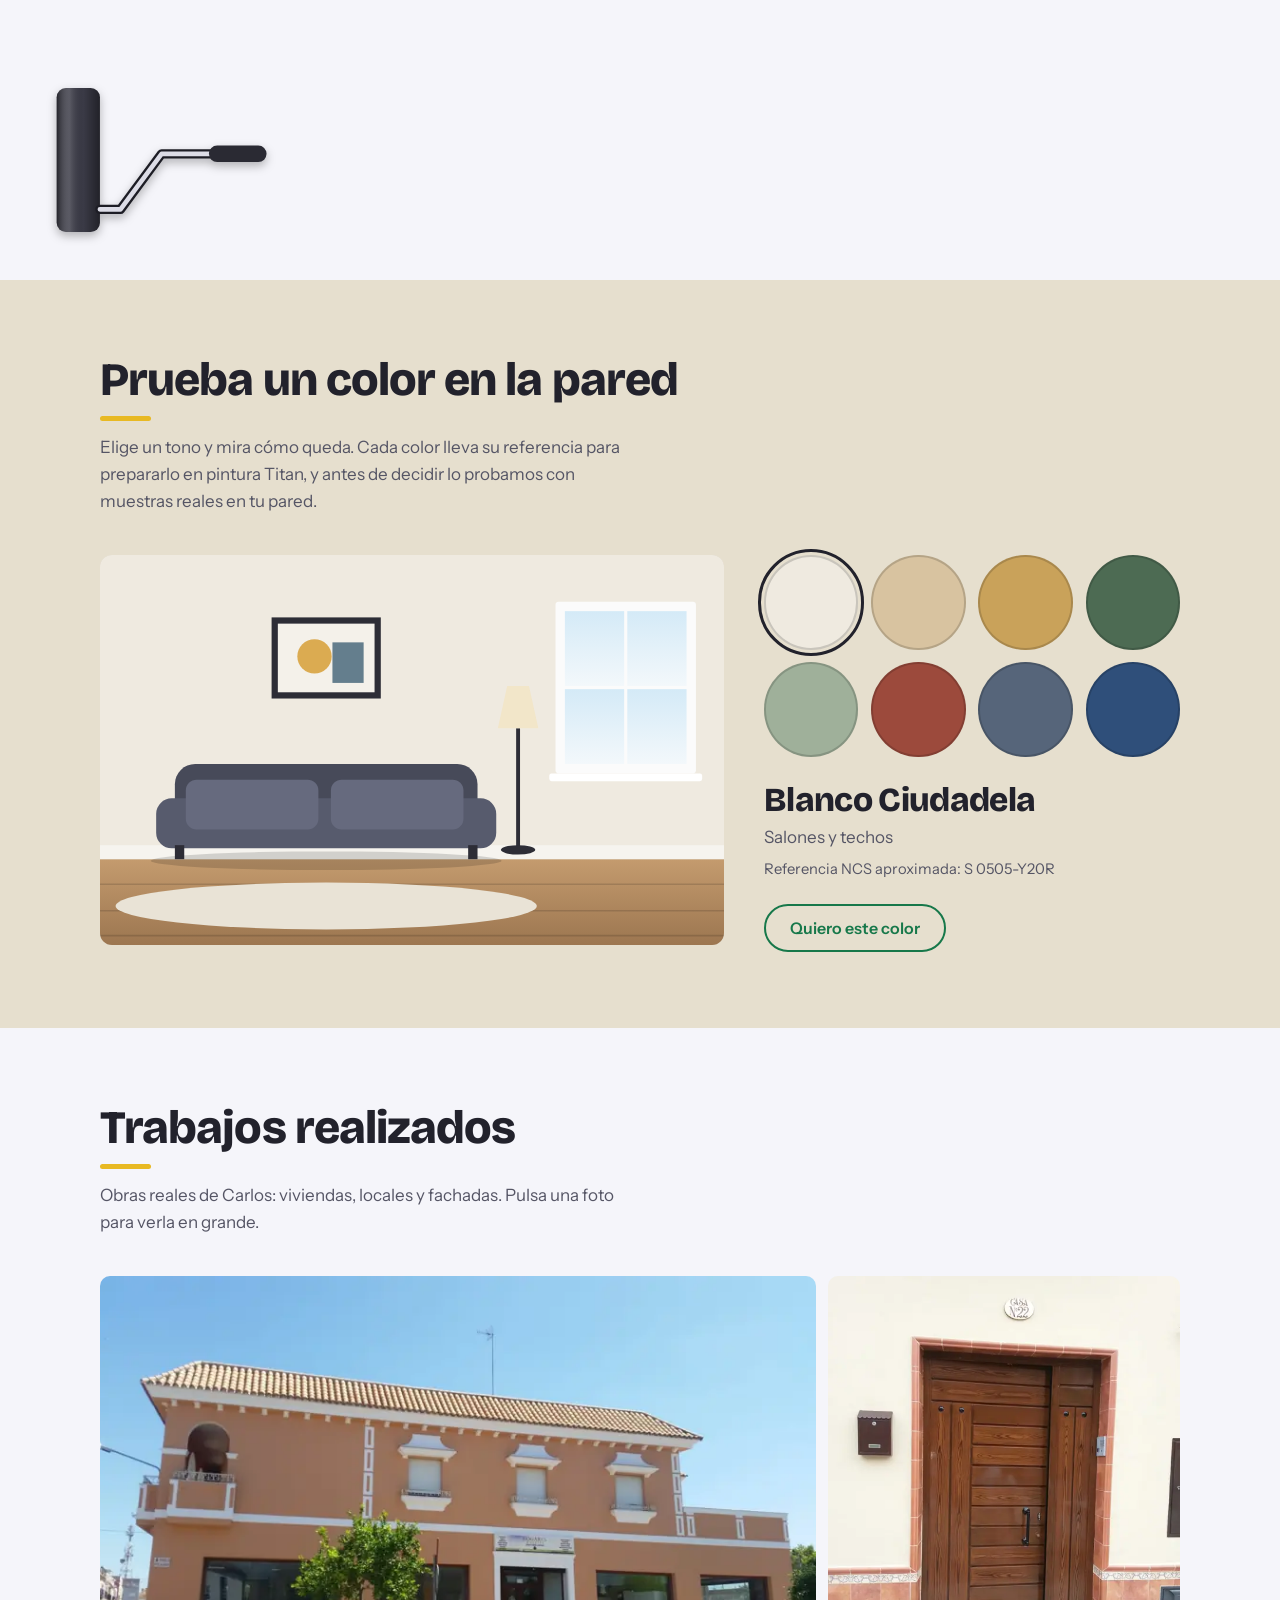
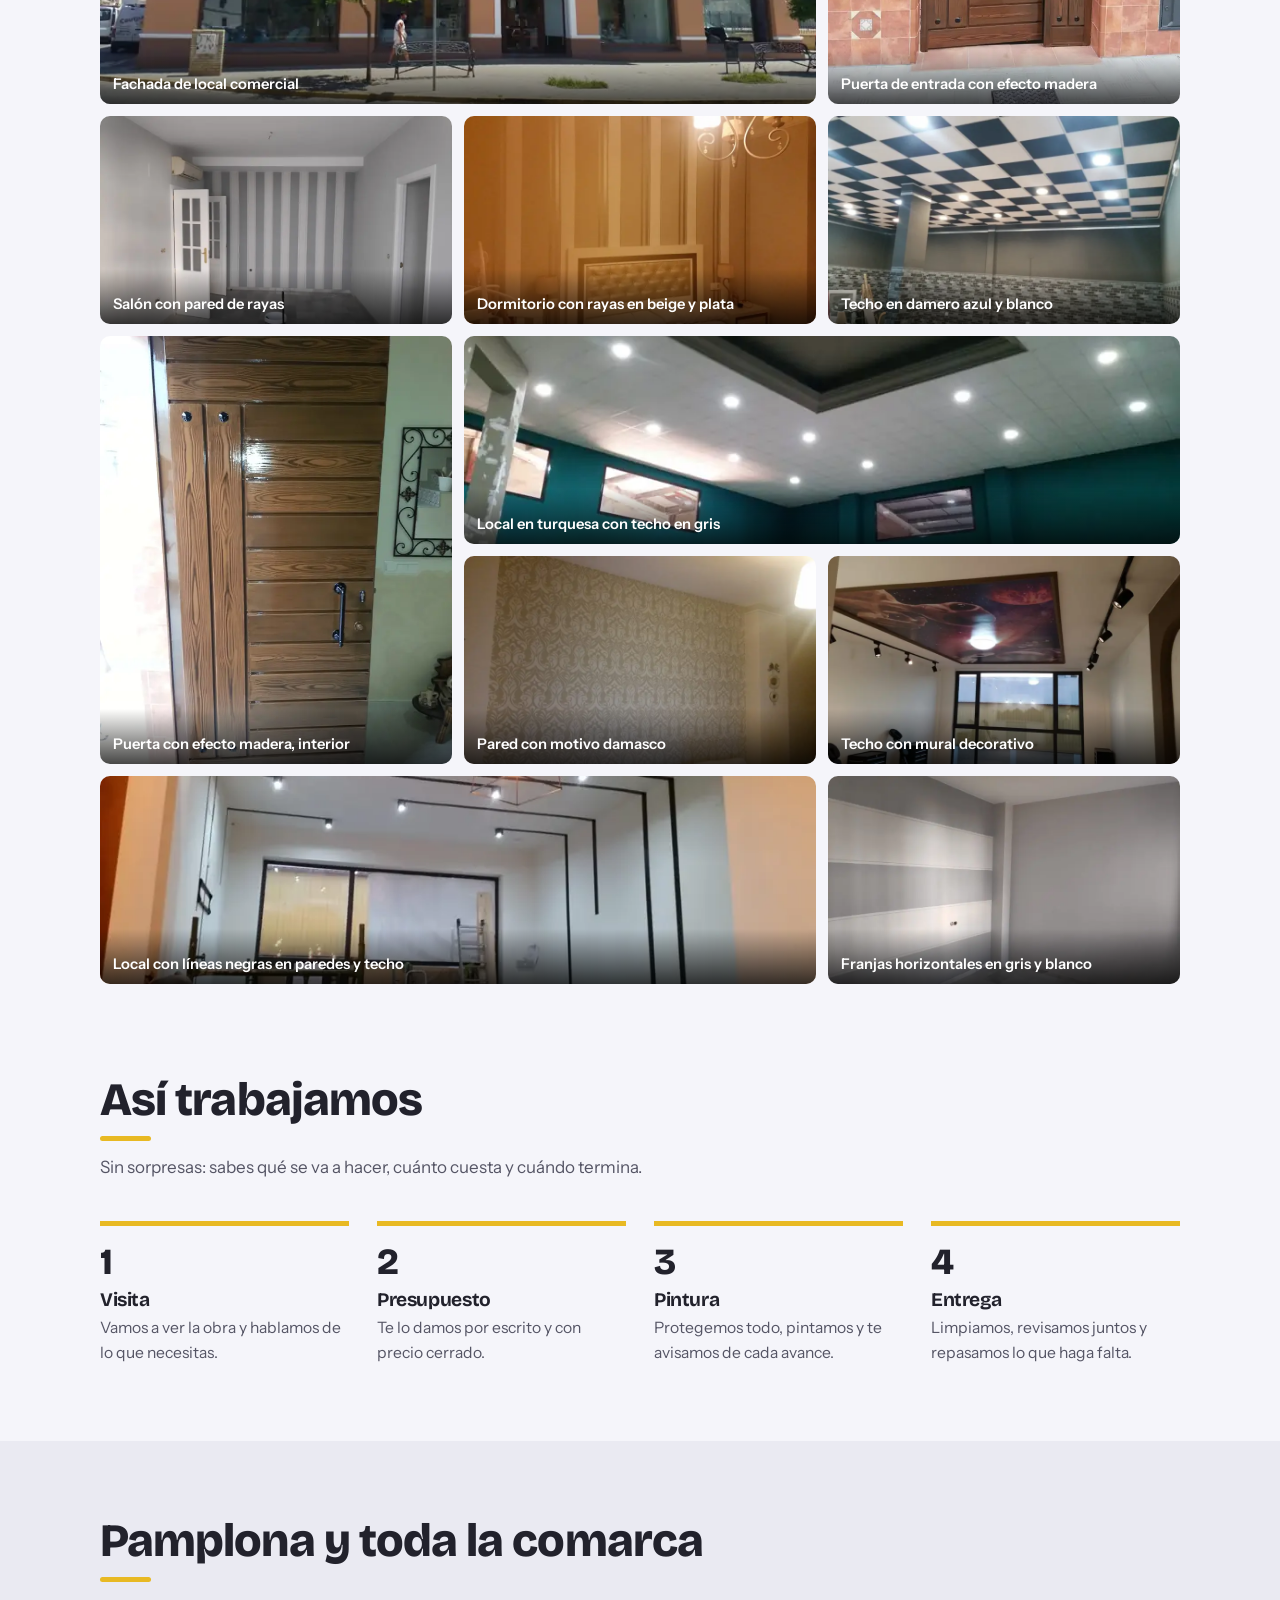
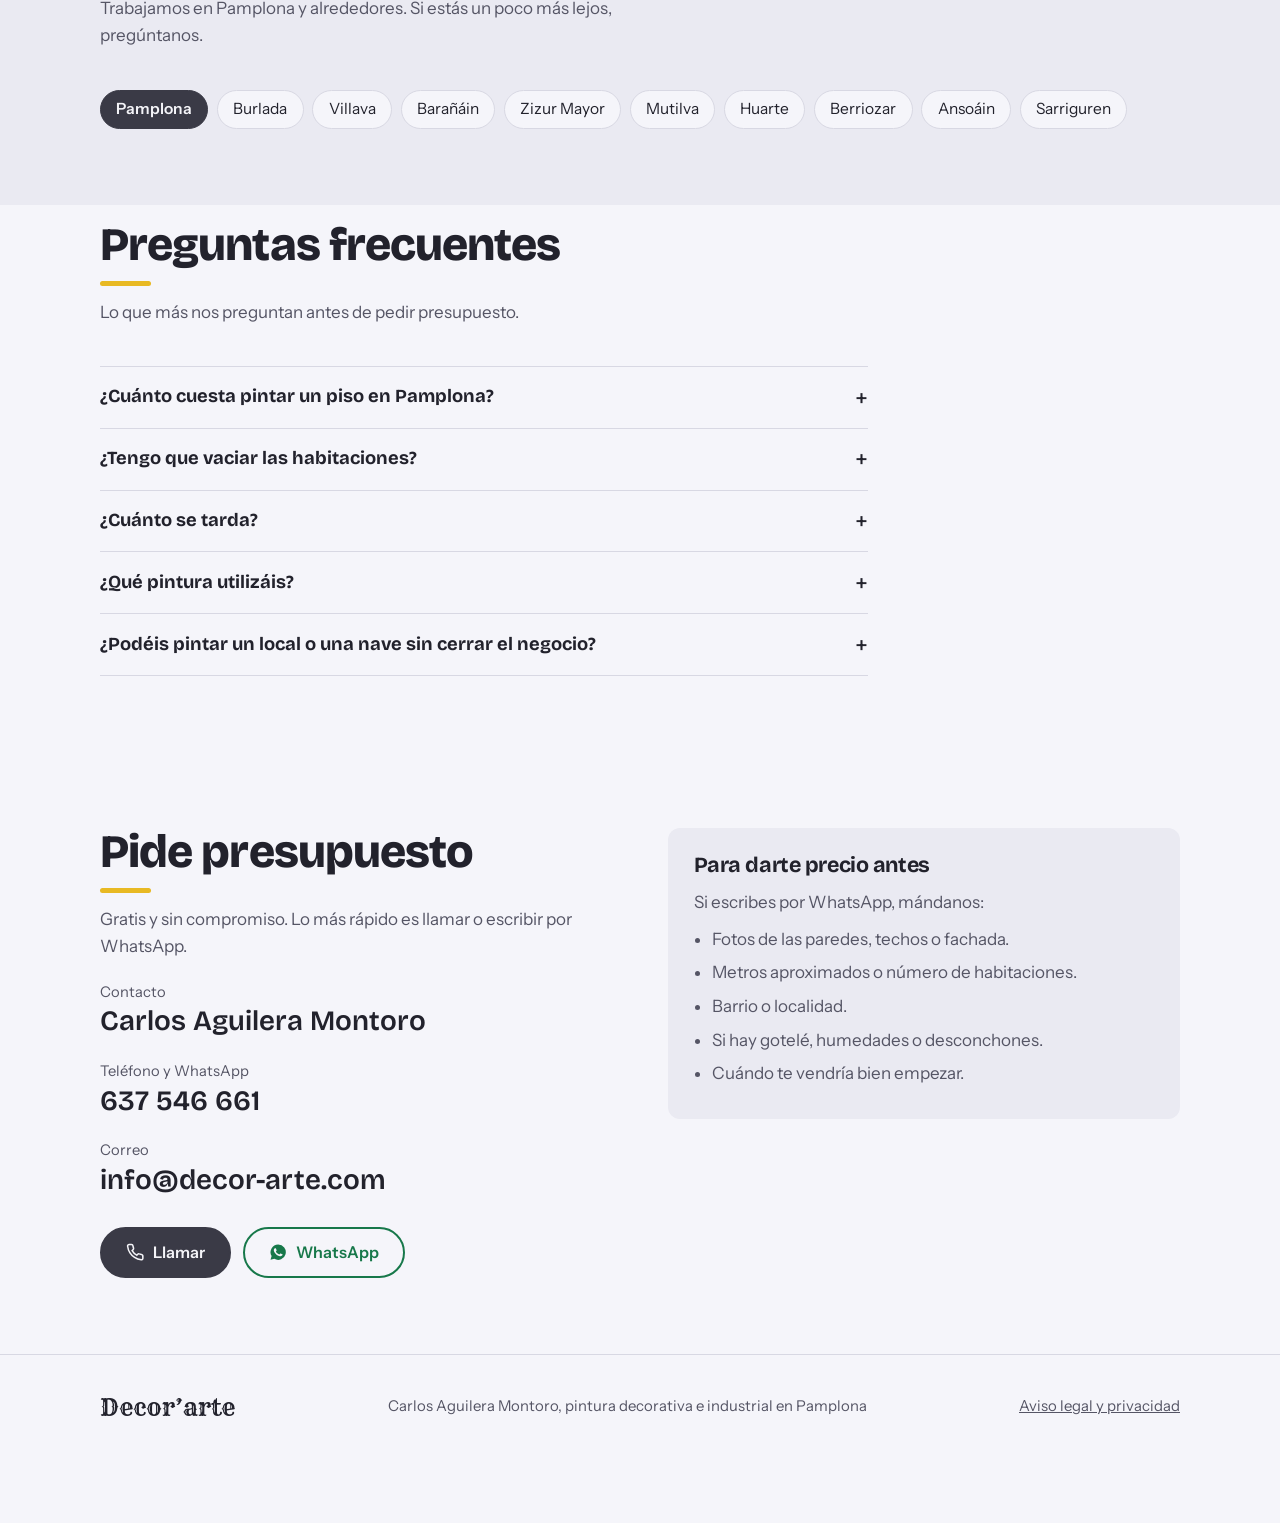
==== commit e4623485: "Aviso legal y privacidad, con enlace en el pie Co-Authored-By: Claude Sonnet 5.5 <noreply@anthropic." ====
--- a/index.html
+++ b/index.html
@@ -559,7 +559,7 @@
   <div class="wrap">
     <span class="foot-mark">Decor’arte</span>
     <span>Carlos Aguilera Montoro, pintura decorativa e industrial en Pamplona</span>
-    <span>Aviso legal y privacidad</span>
+    <a href="/aviso-legal/">Aviso legal y privacidad</a>
   </div>
 </footer>
 
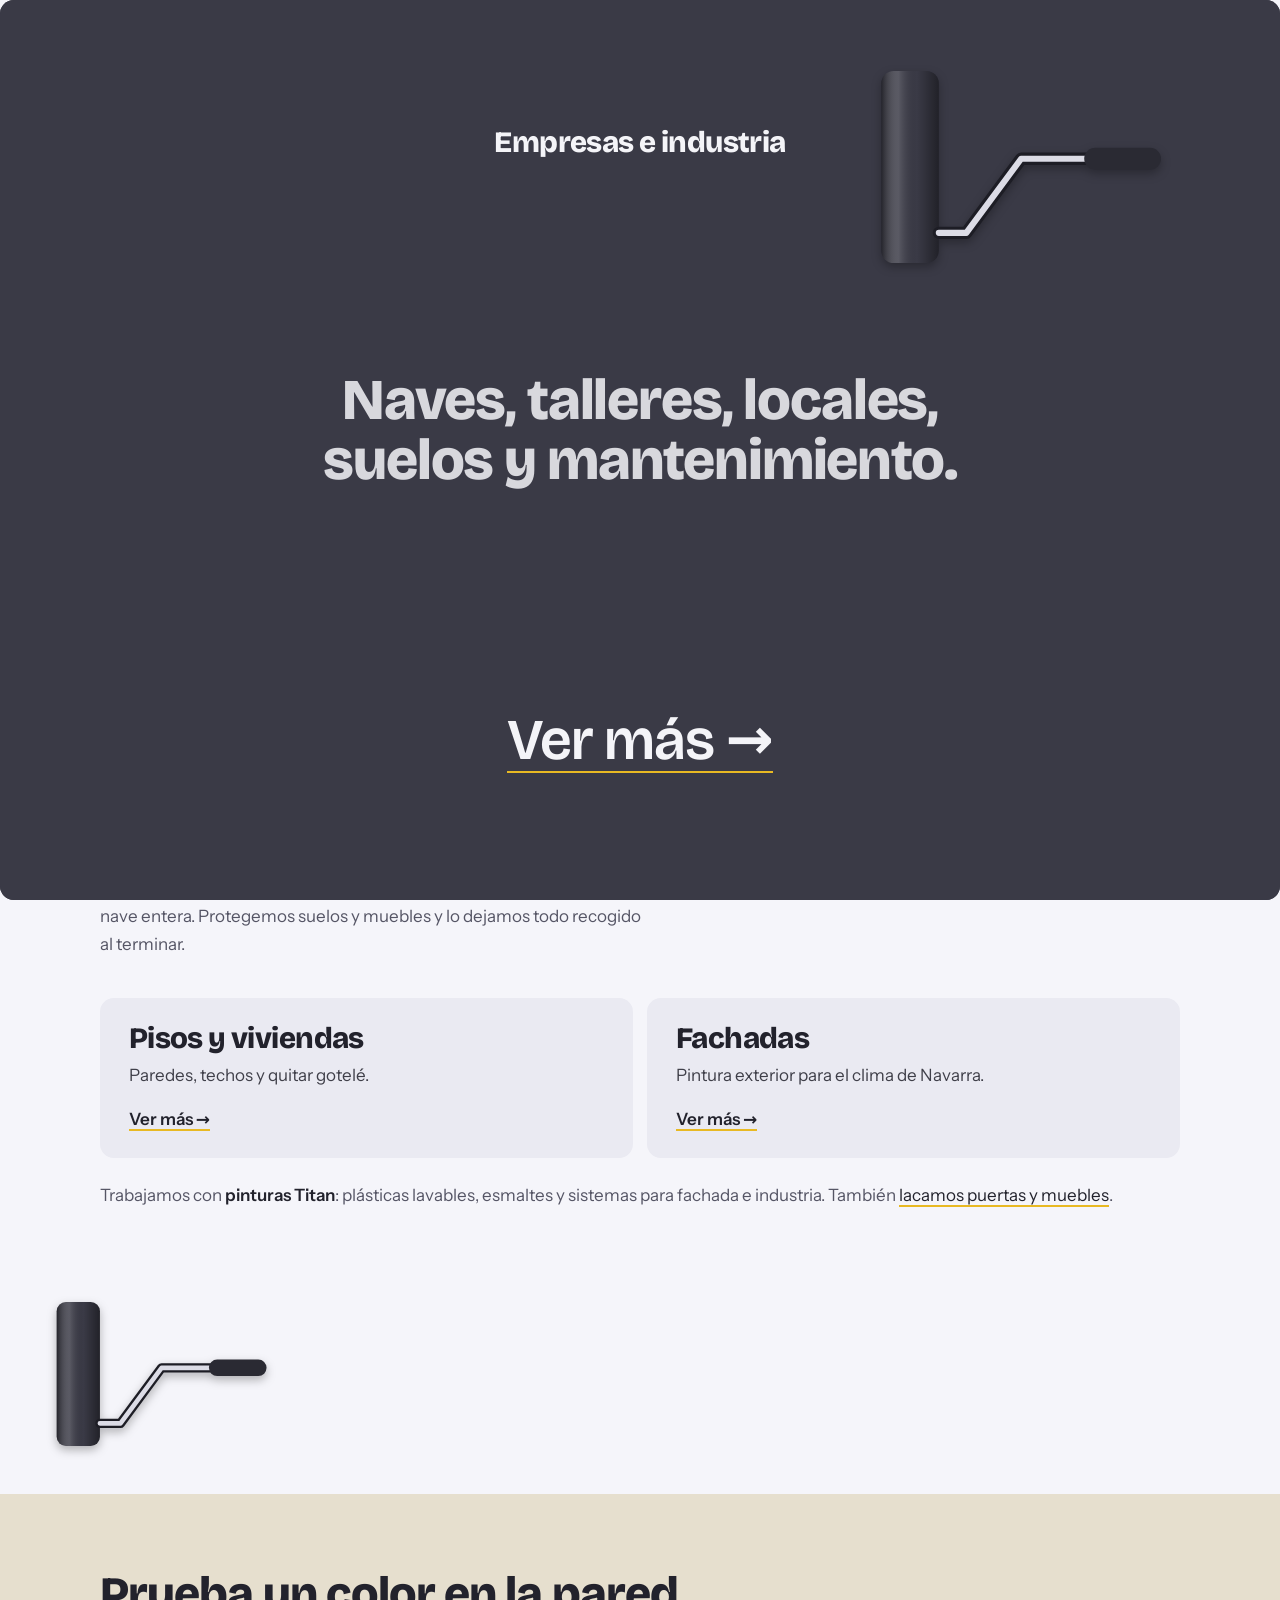
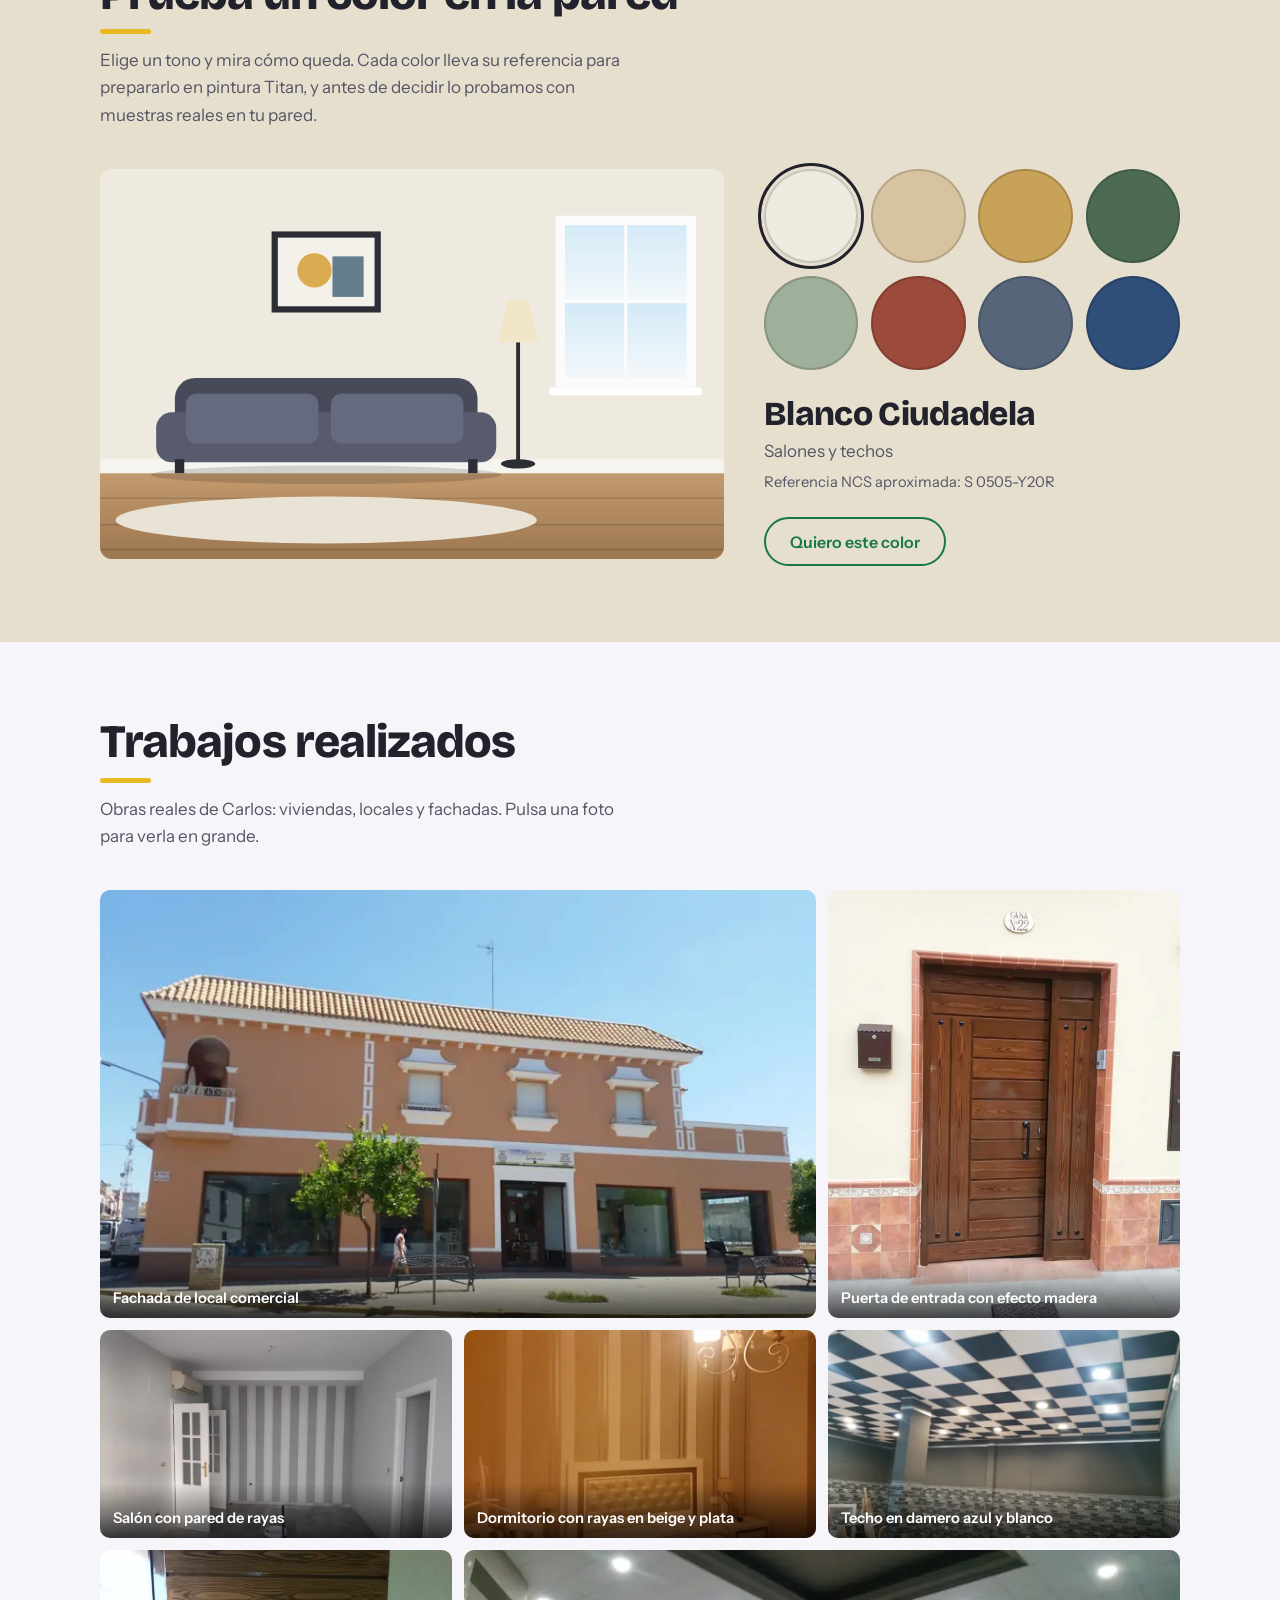
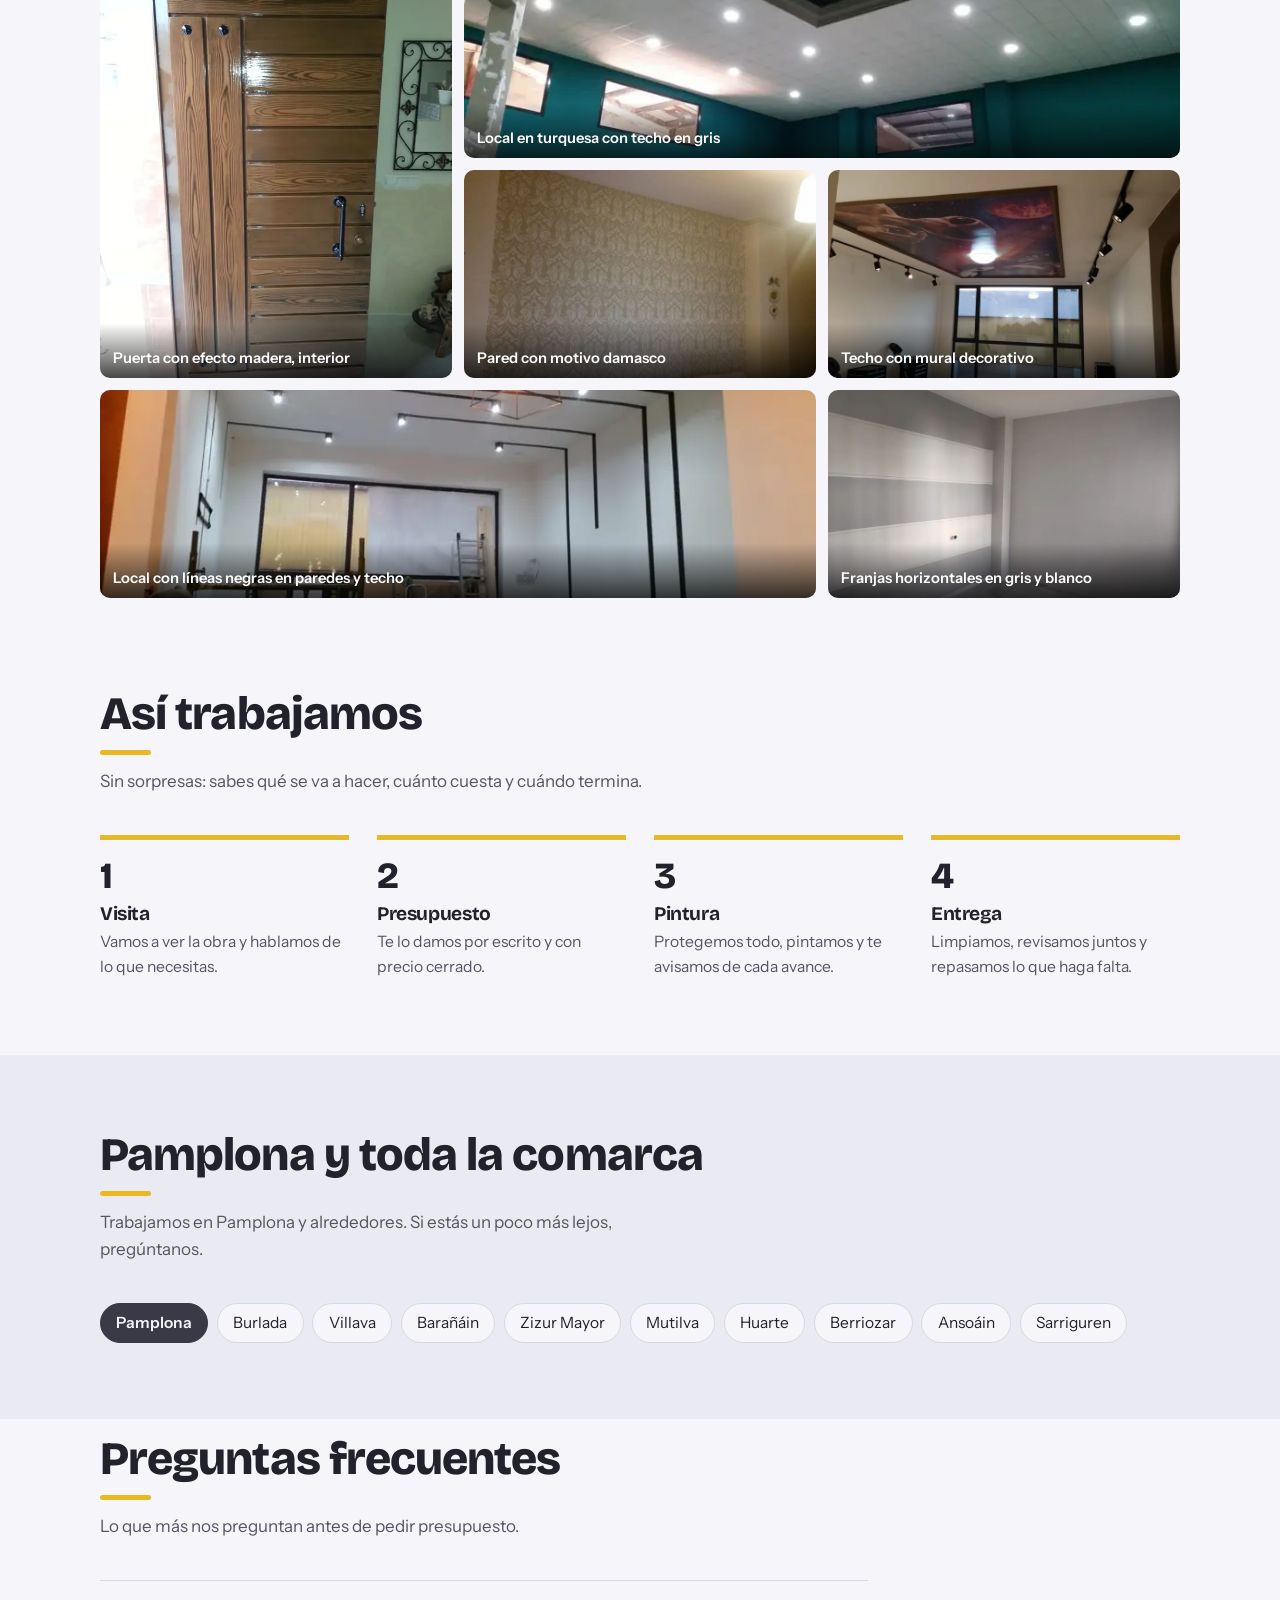
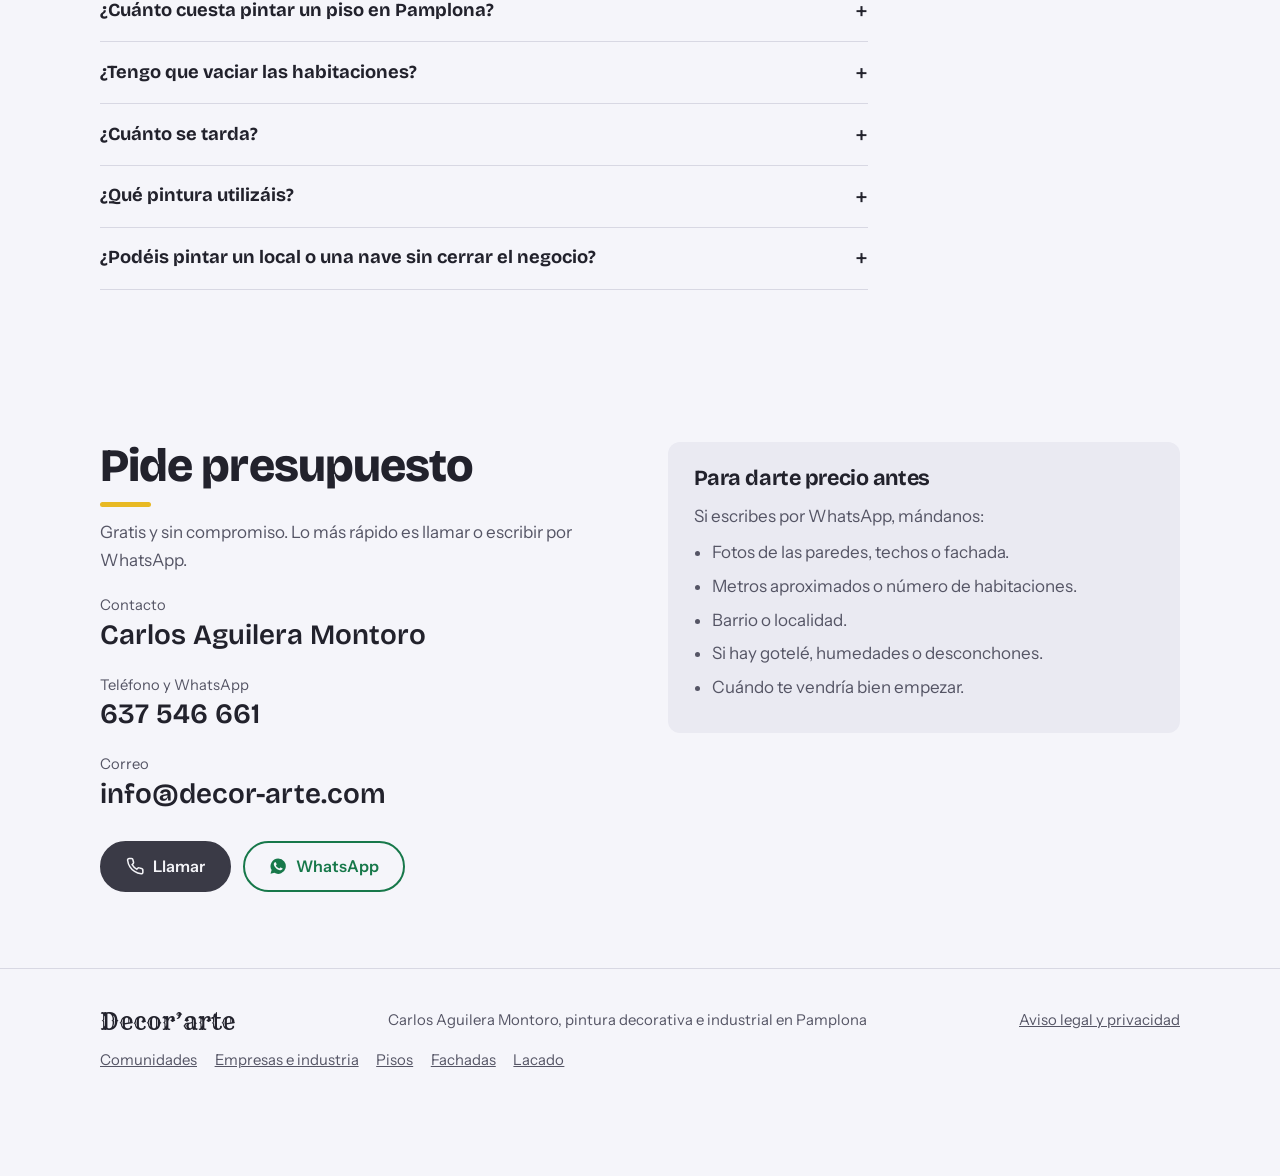
==== commit b879b44e: "Páginas de servicio (comunidades, empresas, fachadas, pisos, lacado), portada con enlaces y más de 2" ====
--- a/index.html
+++ b/index.html
@@ -139,6 +139,14 @@
 
 /* Servicios */
 .duo{display:grid;grid-template-columns:1fr 1fr;border-radius:14px;overflow:hidden}
+.svcs{display:grid;grid-template-columns:repeat(2,minmax(0,1fr));gap:.9rem}
+.svc{display:block;padding:1.6rem clamp(1.1rem,2.5vw,1.8rem);border-radius:14px;background:var(--paper-2);text-decoration:none;transition:transform .2s,box-shadow .2s}
+.svc.big{background:var(--band);color:var(--band-ink)}
+.svc h3{font-size:clamp(1.35rem,2.6vw,1.85rem);font-weight:800}
+.svc p{margin:.5rem 0 1rem;opacity:.85;max-width:32ch}
+.svc b{font-weight:600;border-bottom:2px solid var(--accent)}
+@media (hover:hover){.svc:hover{transform:translateY(-3px);box-shadow:0 10px 22px rgba(0,0,0,.18)}}
+@media (max-width:640px){.svcs{grid-template-columns:1fr}}
 .panel{padding:2.4rem clamp(1.25rem,3vw,2.6rem) 1.6rem}
 .panel.deco{background:var(--paper-2)}
 .panel.indus{background:var(--band);color:var(--band-ink)}
@@ -237,6 +245,7 @@
 .tips ul{margin:0;padding-left:1.15rem;color:var(--ink-soft)}
 .tips li{margin:.4rem 0}
 footer{border-top:1px solid var(--line);padding:2.5rem 0 6.5rem;color:var(--ink-soft);font-size:.93rem}
+.foot-links{display:flex;flex-wrap:wrap;gap:.3rem 1.1rem;flex-basis:100%;order:3}.titan a{text-decoration:underline;text-decoration-color:var(--accent);text-decoration-thickness:2px;text-underline-offset:4px;color:var(--ink)}
 footer .wrap{display:flex;flex-wrap:wrap;justify-content:space-between;align-items:center;gap:1rem}
 .foot-mark{font:400 1.5rem/1 "Rye","Rockwell",Georgia,serif;color:var(--ink)}
 
@@ -343,7 +352,7 @@
 
     <div class="hero-copy">
       <h1>Pintura decorativa e industrial en Pamplona</h1>
-      <p class="lead">Pisos, locales, naves y fachadas con acabado limpio. Visitamos la obra sin compromiso y te damos el presupuesto antes de empezar.</p>
+      <p class="lead">Más de 20 años pintando pisos, locales, naves y fachadas con acabado limpio. Visitamos la obra sin compromiso y te damos el presupuesto antes de empezar.</p>
       <div class="ctas">
         <a class="btn primary" href="tel:+34637546661">
           <svg viewBox="0 0 24 24" fill="none" stroke="currentColor" stroke-width="2" aria-hidden="true"><path d="M22 16.9v3a2 2 0 0 1-2.2 2 19.8 19.8 0 0 1-8.6-3.1 19.5 19.5 0 0 1-6-6A19.8 19.8 0 0 1 2.1 4.2 2 2 0 0 1 4.1 2h3a2 2 0 0 1 2 1.7c.1 1 .4 1.9.7 2.8a2 2 0 0 1-.5 2.1L8 9.9a16 16 0 0 0 6 6l1.3-1.3a2 2 0 0 1 2.1-.4c.9.3 1.8.6 2.8.7a2 2 0 0 1 1.7 2z"/></svg>
@@ -362,32 +371,14 @@
 <section id="servicios" style="padding-top:1rem">
   <div class="wrap">
     <h2>Qué pintamos</h2>
-    <p class="intro">Desde un dormitorio hasta una nave entera. Protegemos suelos y muebles y lo dejamos todo recogido al terminar.</p>
-    <div class="duo">
-      <div class="panel deco">
-        <h3>Pintura decorativa</h3>
-        <p>Para viviendas, comunidades y locales que quieren verse bien.</p>
-        <ul>
-          <li>Pisos y viviendas<span>Paredes, techos y habitaciones completas.</span></li>
-          <li>Quitar gotelé y alisar<span>Paredes lisas listas para pintar.</span></li>
-          <li>Lacado de puertas y muebles<span>Renovar sin cambiar.</span></li>
-          <li>Papel pintado y estucos<span>Acabados con textura y carácter.</span></li>
-          <li>Fachadas y comunidades<span>Pintura exterior que aguanta el clima de Navarra.</span></li>
-        </ul>
-      </div>
-      <div class="panel indus">
-        <h3>Pintura industrial</h3>
-        <p>Para naves, talleres y obras donde el acabado tiene que aguantar.</p>
-        <ul>
-          <li>Naves y locales comerciales<span>Paredes y techos de gran superficie.</span></li>
-          <li>Suelos de resina y epoxi<span>Resistentes al tráfico y a la limpieza.</span></li>
-          <li>Estructuras metálicas<span>Protección contra óxido y desgaste.</span></li>
-          <li>Señalización de zonas<span>Líneas, pasillos y áreas de seguridad.</span></li>
-          <li>Mantenimiento periódico<span>Repasos para que todo siga como nuevo.</span></li>
-        </ul>
-      </div>
-    </div>
-    <p class="titan">Trabajamos con <b>pinturas Titan</b>: plásticas lavables, esmaltes y sistemas para fachada e industria.</p>
+    <p class="intro">Más de 20 años pintando en Pamplona: desde un dormitorio hasta una nave entera. Protegemos suelos y muebles y lo dejamos todo recogido al terminar.</p>
+    <div class="svcs">
+      <a class="svc big" href="/pintores-comunidades-pamplona/"><h3>Comunidades de vecinos</h3><p>Portales, escaleras, garajes y fachadas.</p><b>Ver más →</b></a>
+      <a class="svc big" href="/pintura-industrial-empresas-pamplona/"><h3>Empresas e industria</h3><p>Naves, talleres, locales, suelos y mantenimiento.</p><b>Ver más →</b></a>
+      <a class="svc" href="/pintores-pisos-pamplona/"><h3>Pisos y viviendas</h3><p>Paredes, techos y quitar gotelé.</p><b>Ver más →</b></a>
+      <a class="svc" href="/pintura-fachadas-pamplona/"><h3>Fachadas</h3><p>Pintura exterior para el clima de Navarra.</p><b>Ver más →</b></a>
+    </div>
+    <p class="titan">Trabajamos con <b>pinturas Titan</b>: plásticas lavables, esmaltes y sistemas para fachada e industria. También <a href="/lacado-puertas-muebles-pamplona/">lacamos puertas y muebles</a>.</p>
   </div>
 </section>
 
@@ -559,6 +550,7 @@
   <div class="wrap">
     <span class="foot-mark">Decor’arte</span>
     <span>Carlos Aguilera Montoro, pintura decorativa e industrial en Pamplona</span>
+    <nav class="foot-links" aria-label="Servicios"><a href="/pintores-comunidades-pamplona/">Comunidades</a> <a href="/pintura-industrial-empresas-pamplona/">Empresas e industria</a> <a href="/pintores-pisos-pamplona/">Pisos</a> <a href="/pintura-fachadas-pamplona/">Fachadas</a> <a href="/lacado-puertas-muebles-pamplona/">Lacado</a></nav>
     <a href="/aviso-legal/">Aviso legal y privacidad</a>
   </div>
 </footer>
@@ -693,7 +685,7 @@
 
   /* Aparición suave de las secciones al hacer scroll */
   if('IntersectionObserver' in window && !reduce){
-    var targets = document.querySelectorAll('section h2, section .intro, .panel, .titan, .steps li, .gallery li, .towns, .faq details, .contact > div, .tips');
+    var targets = document.querySelectorAll('section h2, section .intro, .svc, .panel, .titan, .steps li, .gallery li, .towns, .faq details, .contact > div, .tips');
     var io = new IntersectionObserver(function(es){
       es.forEach(function(e){ if(e.isIntersecting){ e.target.classList.add('in'); io.unobserve(e.target); } });
     }, {threshold:.12, rootMargin:'0px 0px -6% 0px'});
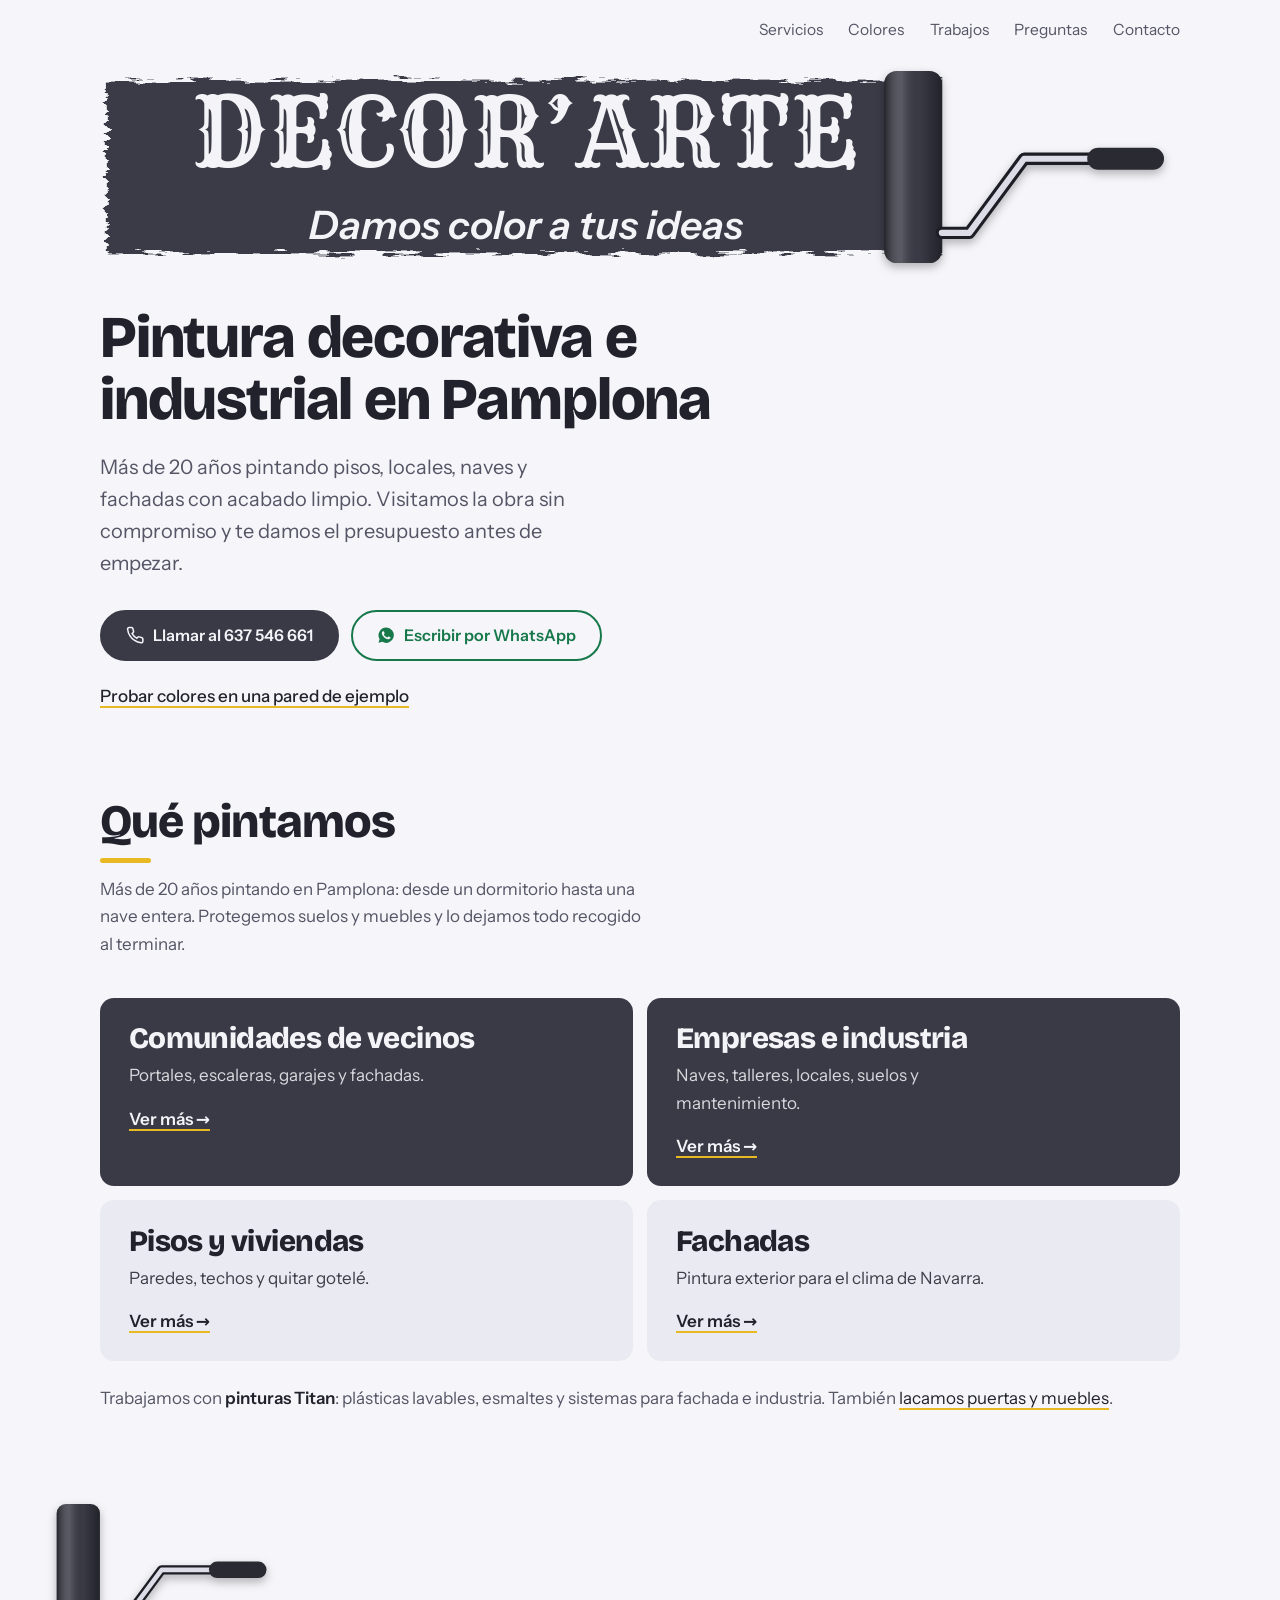
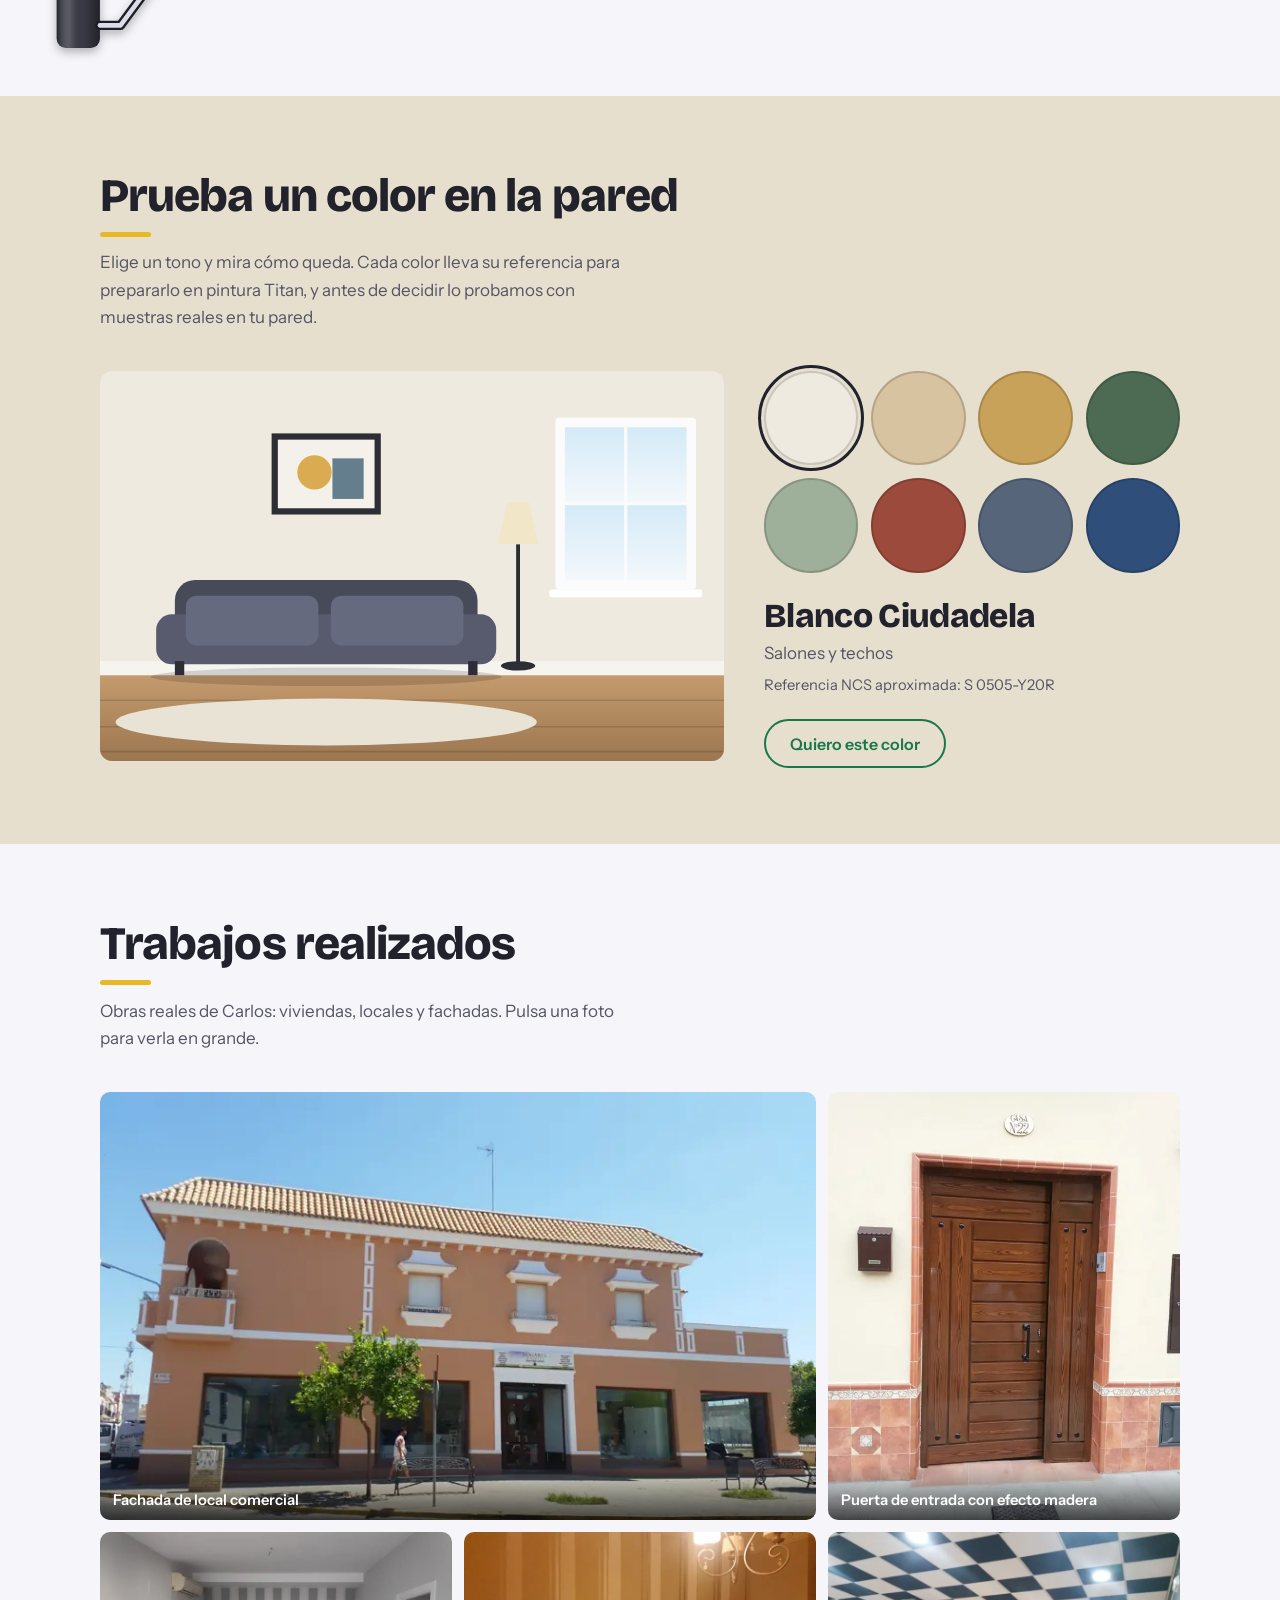
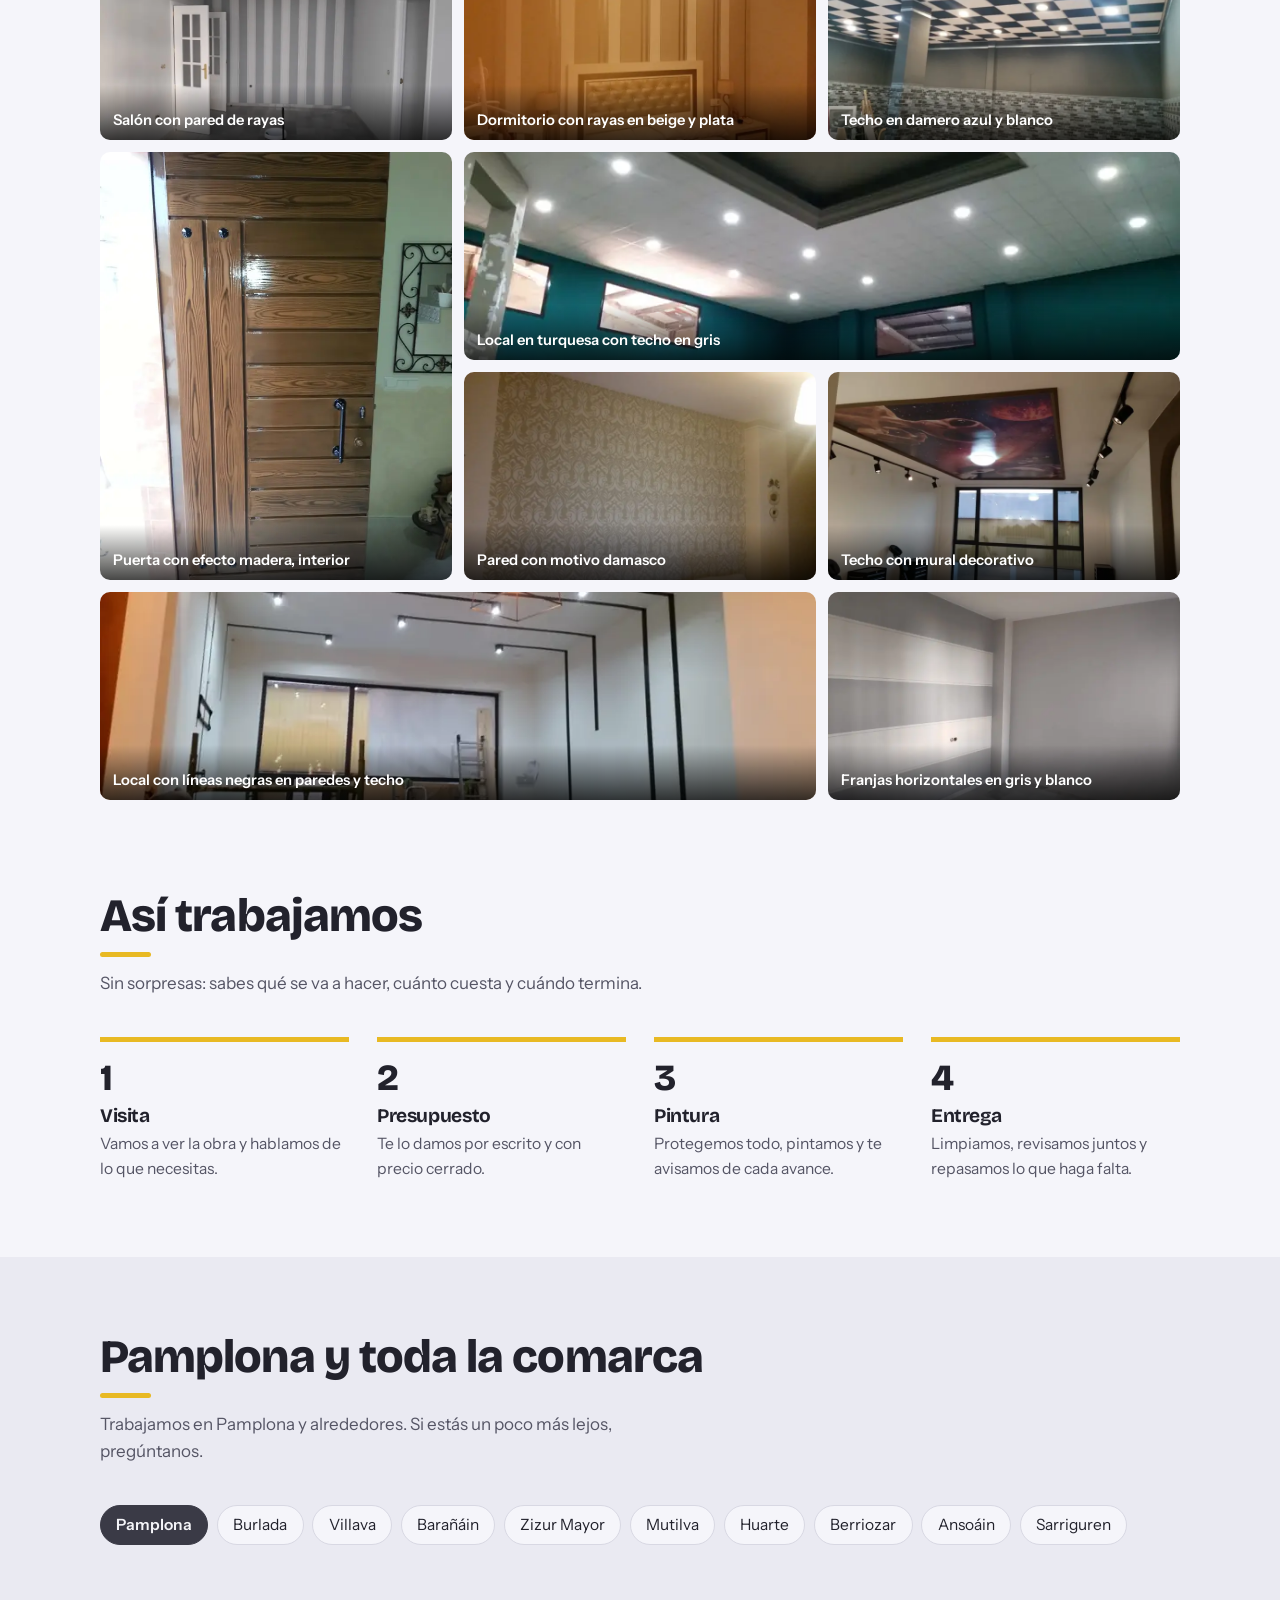
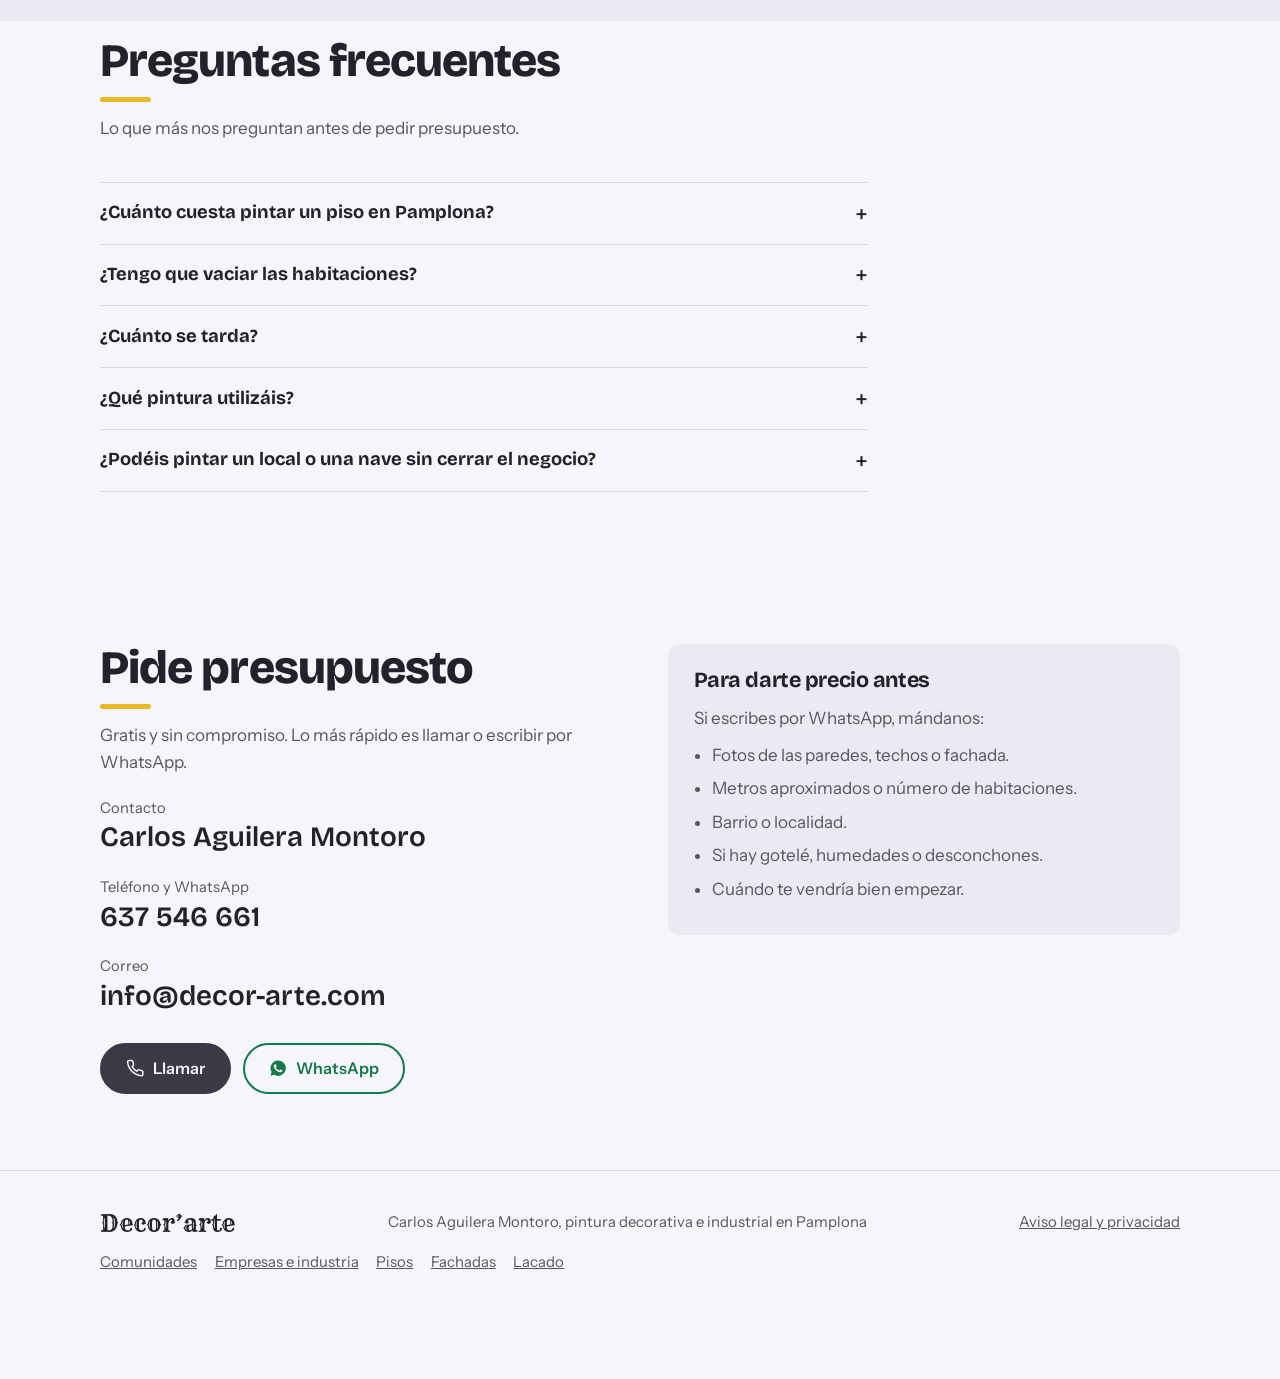
==== commit fa6a2b03: "Corrige choque de clases: las tarjetas de servicio tapaban la portada Co-Authored-By: Claude Sonnet " ====
--- a/index.html
+++ b/index.html
@@ -141,7 +141,7 @@
 .duo{display:grid;grid-template-columns:1fr 1fr;border-radius:14px;overflow:hidden}
 .svcs{display:grid;grid-template-columns:repeat(2,minmax(0,1fr));gap:.9rem}
 .svc{display:block;padding:1.6rem clamp(1.1rem,2.5vw,1.8rem);border-radius:14px;background:var(--paper-2);text-decoration:none;transition:transform .2s,box-shadow .2s}
-.svc.big{background:var(--band);color:var(--band-ink)}
+.svc.feat{background:var(--band);color:var(--band-ink)}
 .svc h3{font-size:clamp(1.35rem,2.6vw,1.85rem);font-weight:800}
 .svc p{margin:.5rem 0 1rem;opacity:.85;max-width:32ch}
 .svc b{font-weight:600;border-bottom:2px solid var(--accent)}
@@ -373,8 +373,8 @@
     <h2>Qué pintamos</h2>
     <p class="intro">Más de 20 años pintando en Pamplona: desde un dormitorio hasta una nave entera. Protegemos suelos y muebles y lo dejamos todo recogido al terminar.</p>
     <div class="svcs">
-      <a class="svc big" href="/pintores-comunidades-pamplona/"><h3>Comunidades de vecinos</h3><p>Portales, escaleras, garajes y fachadas.</p><b>Ver más →</b></a>
-      <a class="svc big" href="/pintura-industrial-empresas-pamplona/"><h3>Empresas e industria</h3><p>Naves, talleres, locales, suelos y mantenimiento.</p><b>Ver más →</b></a>
+      <a class="svc feat" href="/pintores-comunidades-pamplona/"><h3>Comunidades de vecinos</h3><p>Portales, escaleras, garajes y fachadas.</p><b>Ver más →</b></a>
+      <a class="svc feat" href="/pintura-industrial-empresas-pamplona/"><h3>Empresas e industria</h3><p>Naves, talleres, locales, suelos y mantenimiento.</p><b>Ver más →</b></a>
       <a class="svc" href="/pintores-pisos-pamplona/"><h3>Pisos y viviendas</h3><p>Paredes, techos y quitar gotelé.</p><b>Ver más →</b></a>
       <a class="svc" href="/pintura-fachadas-pamplona/"><h3>Fachadas</h3><p>Pintura exterior para el clima de Navarra.</p><b>Ver más →</b></a>
     </div>
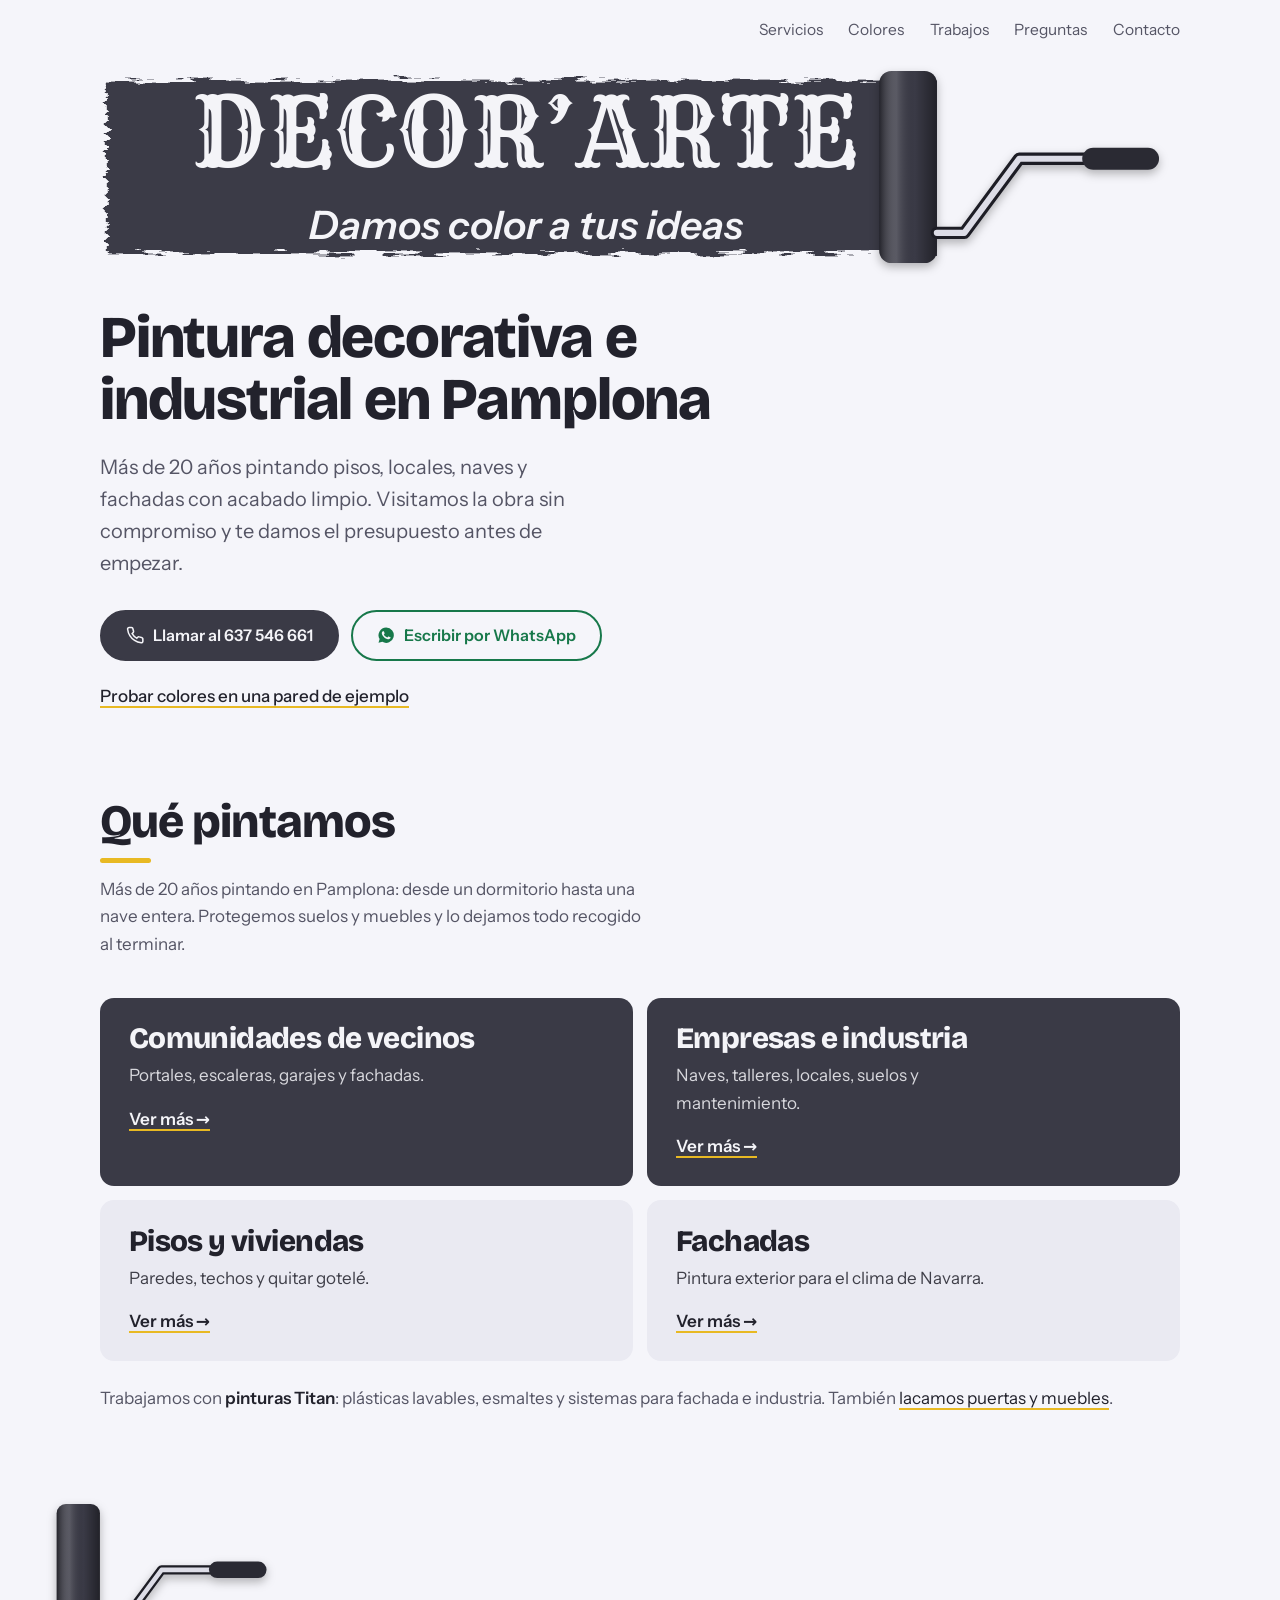
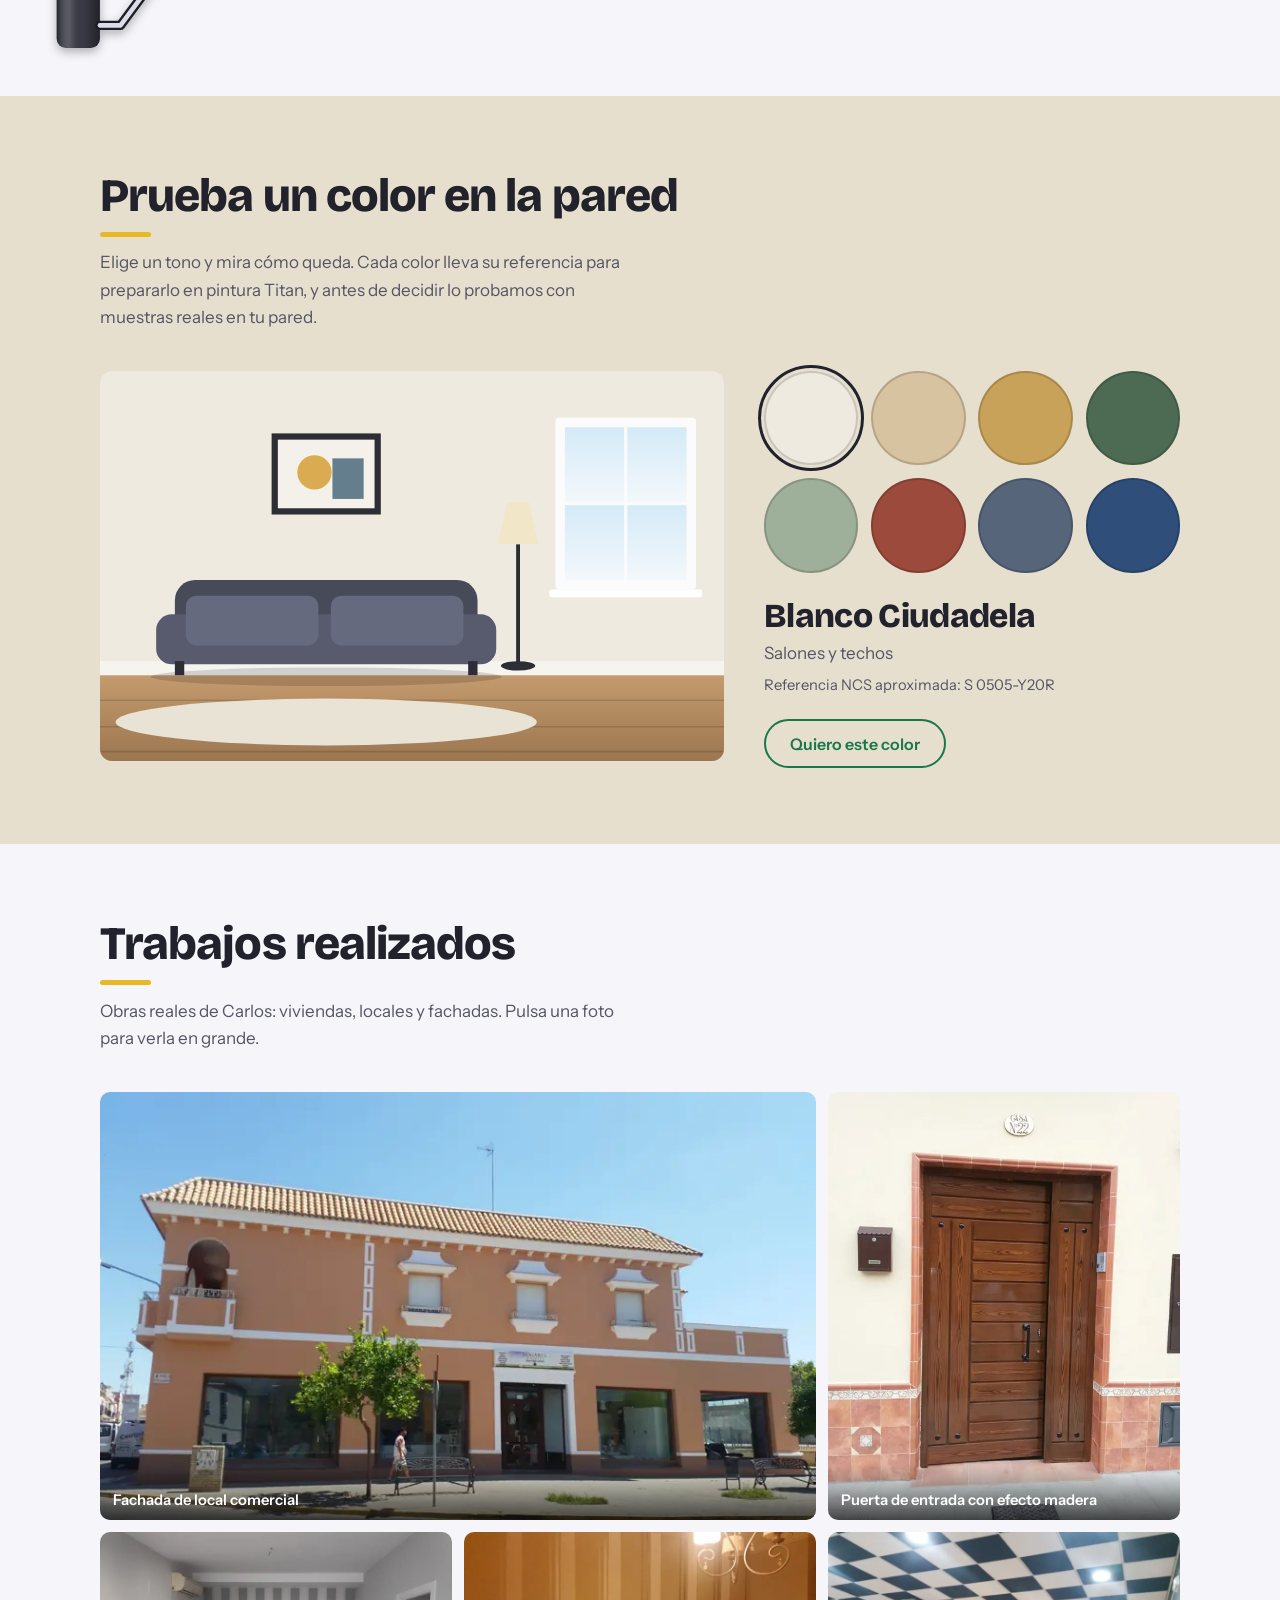
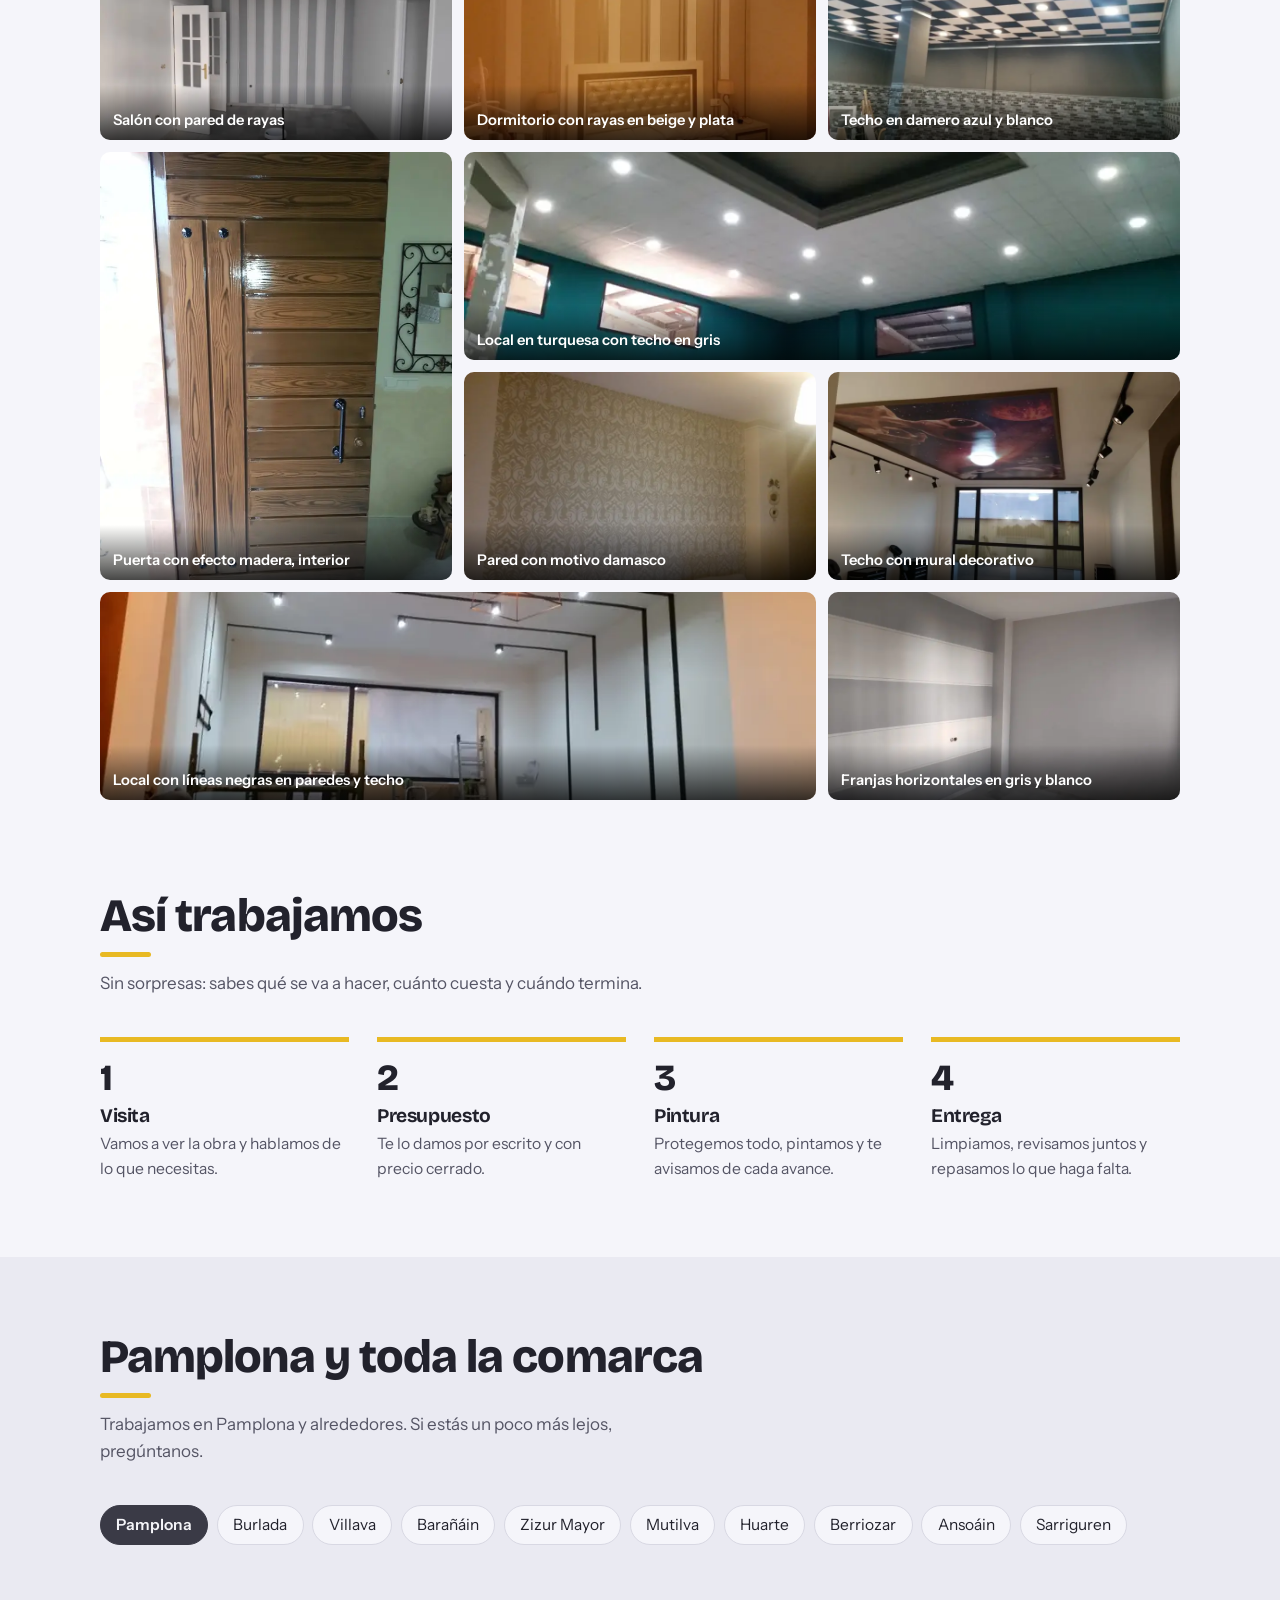
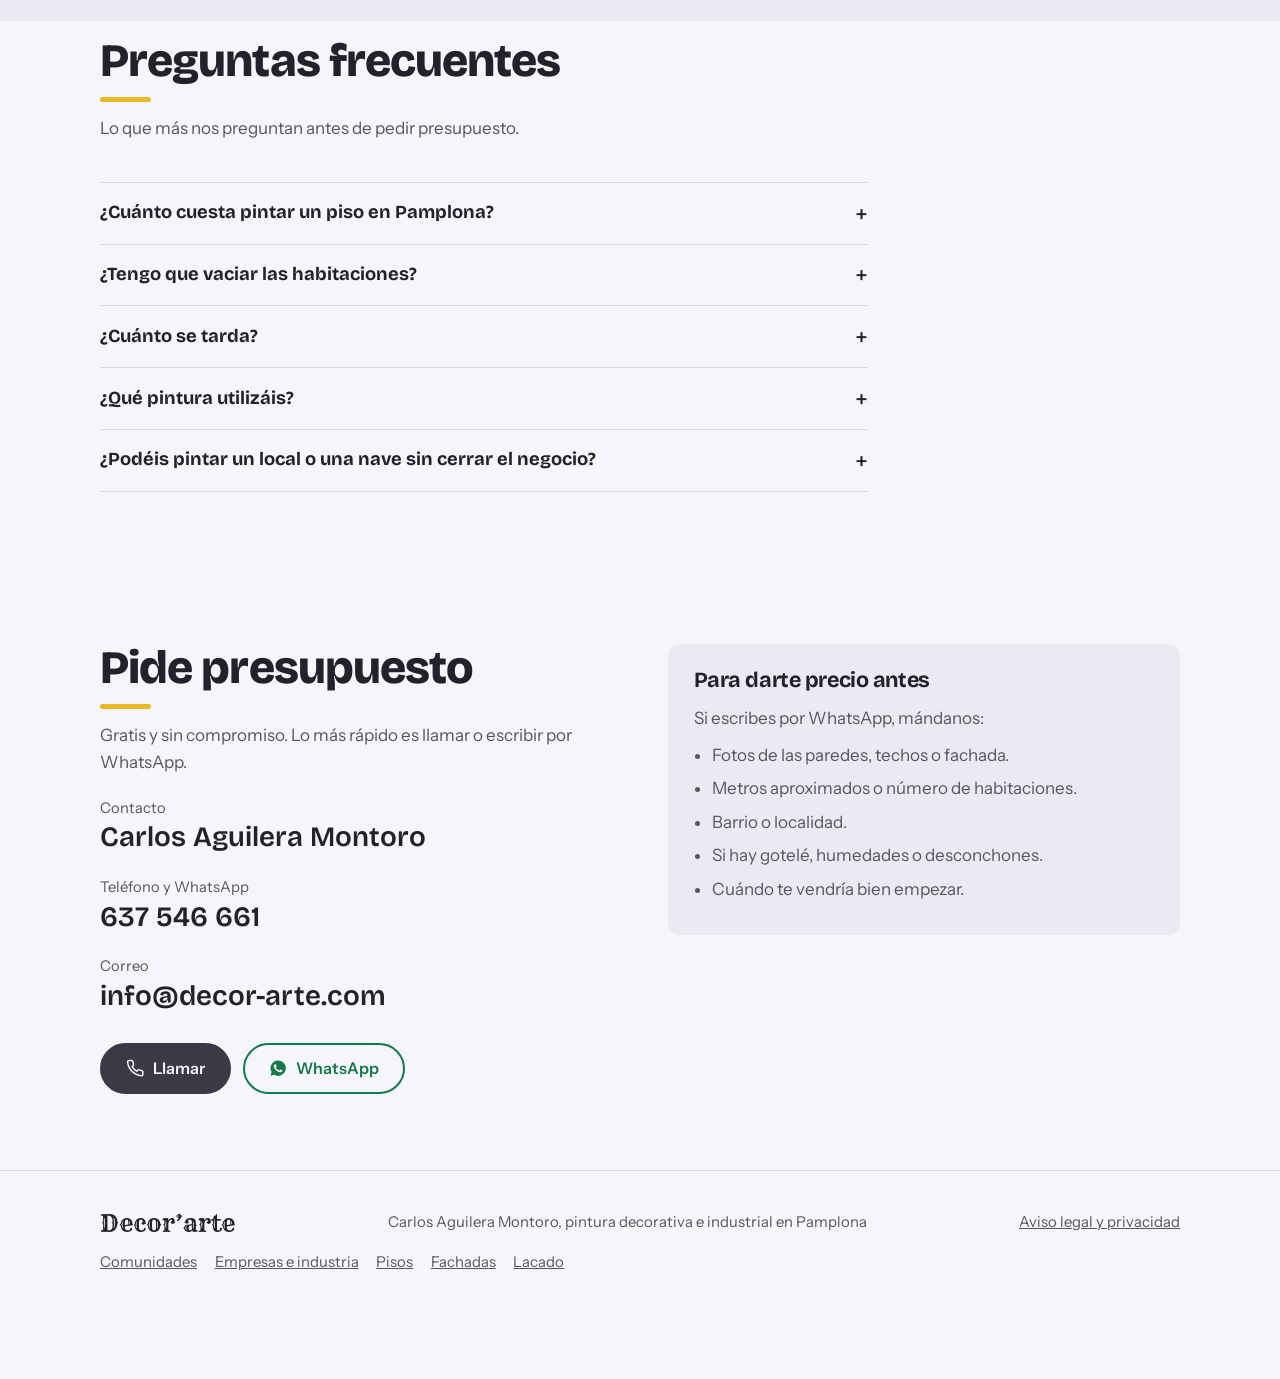
==== commit 018efca9: "Content-Security-Policy: solo recursos propios y Cloudflare Analytics Co-Authored-By: Claude Sonnet " ====
--- a/index.html
+++ b/index.html
@@ -2,6 +2,7 @@
 <html lang="es">
 <head>
 <meta charset="utf-8">
+<meta http-equiv="Content-Security-Policy" content="default-src 'self'; script-src 'self' 'unsafe-inline' https://static.cloudflareinsights.com; style-src 'self' 'unsafe-inline'; img-src 'self' data:; font-src 'self'; connect-src 'self' https://cloudflareinsights.com; object-src 'none'; base-uri 'self'; form-action 'self' mailto:">
 <meta name="viewport" content="width=device-width, initial-scale=1, viewport-fit=cover">
 <title>Decor’arte · Pintores en Pamplona · Pintura decorativa e industrial</title>
 <meta name="description" content="Pintura decorativa e industrial en Pamplona y comarca. Pisos, locales, naves y fachadas. Llama al 637 546 661 y pide presupuesto sin compromiso.">
